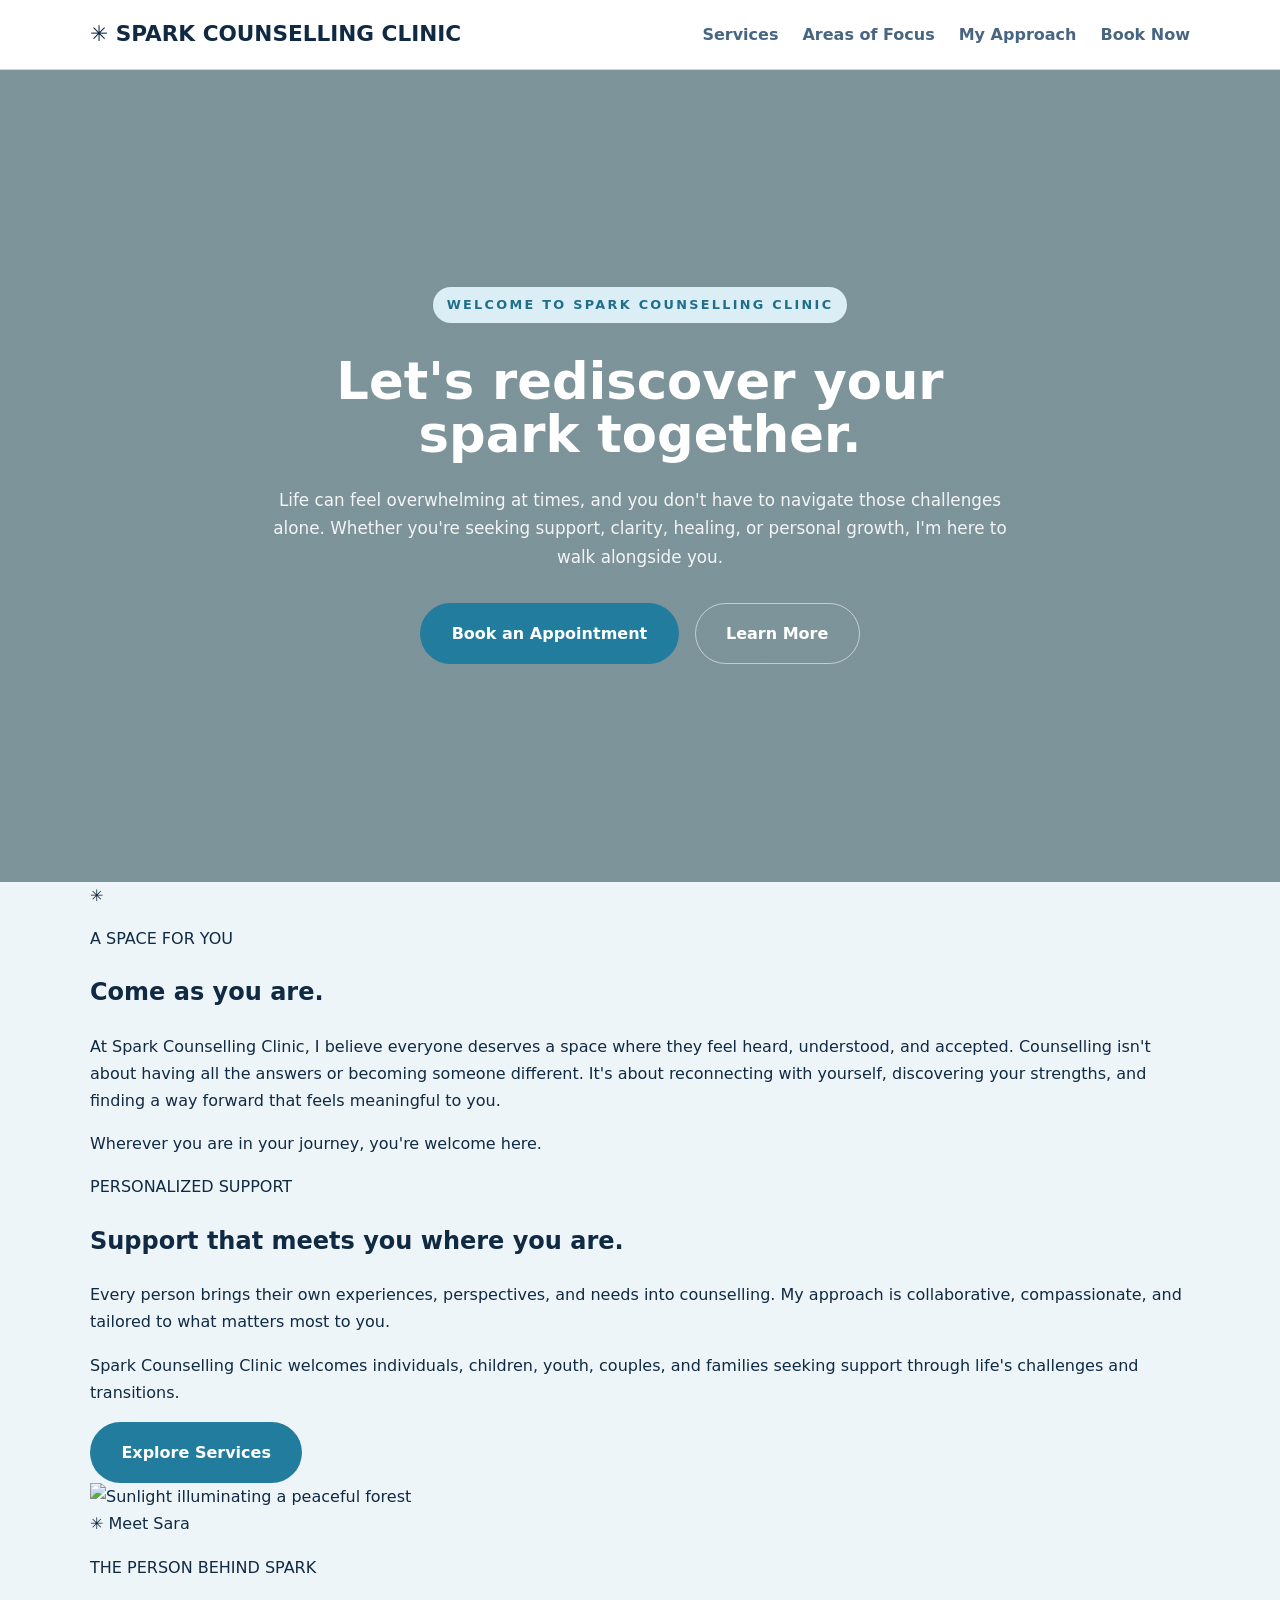
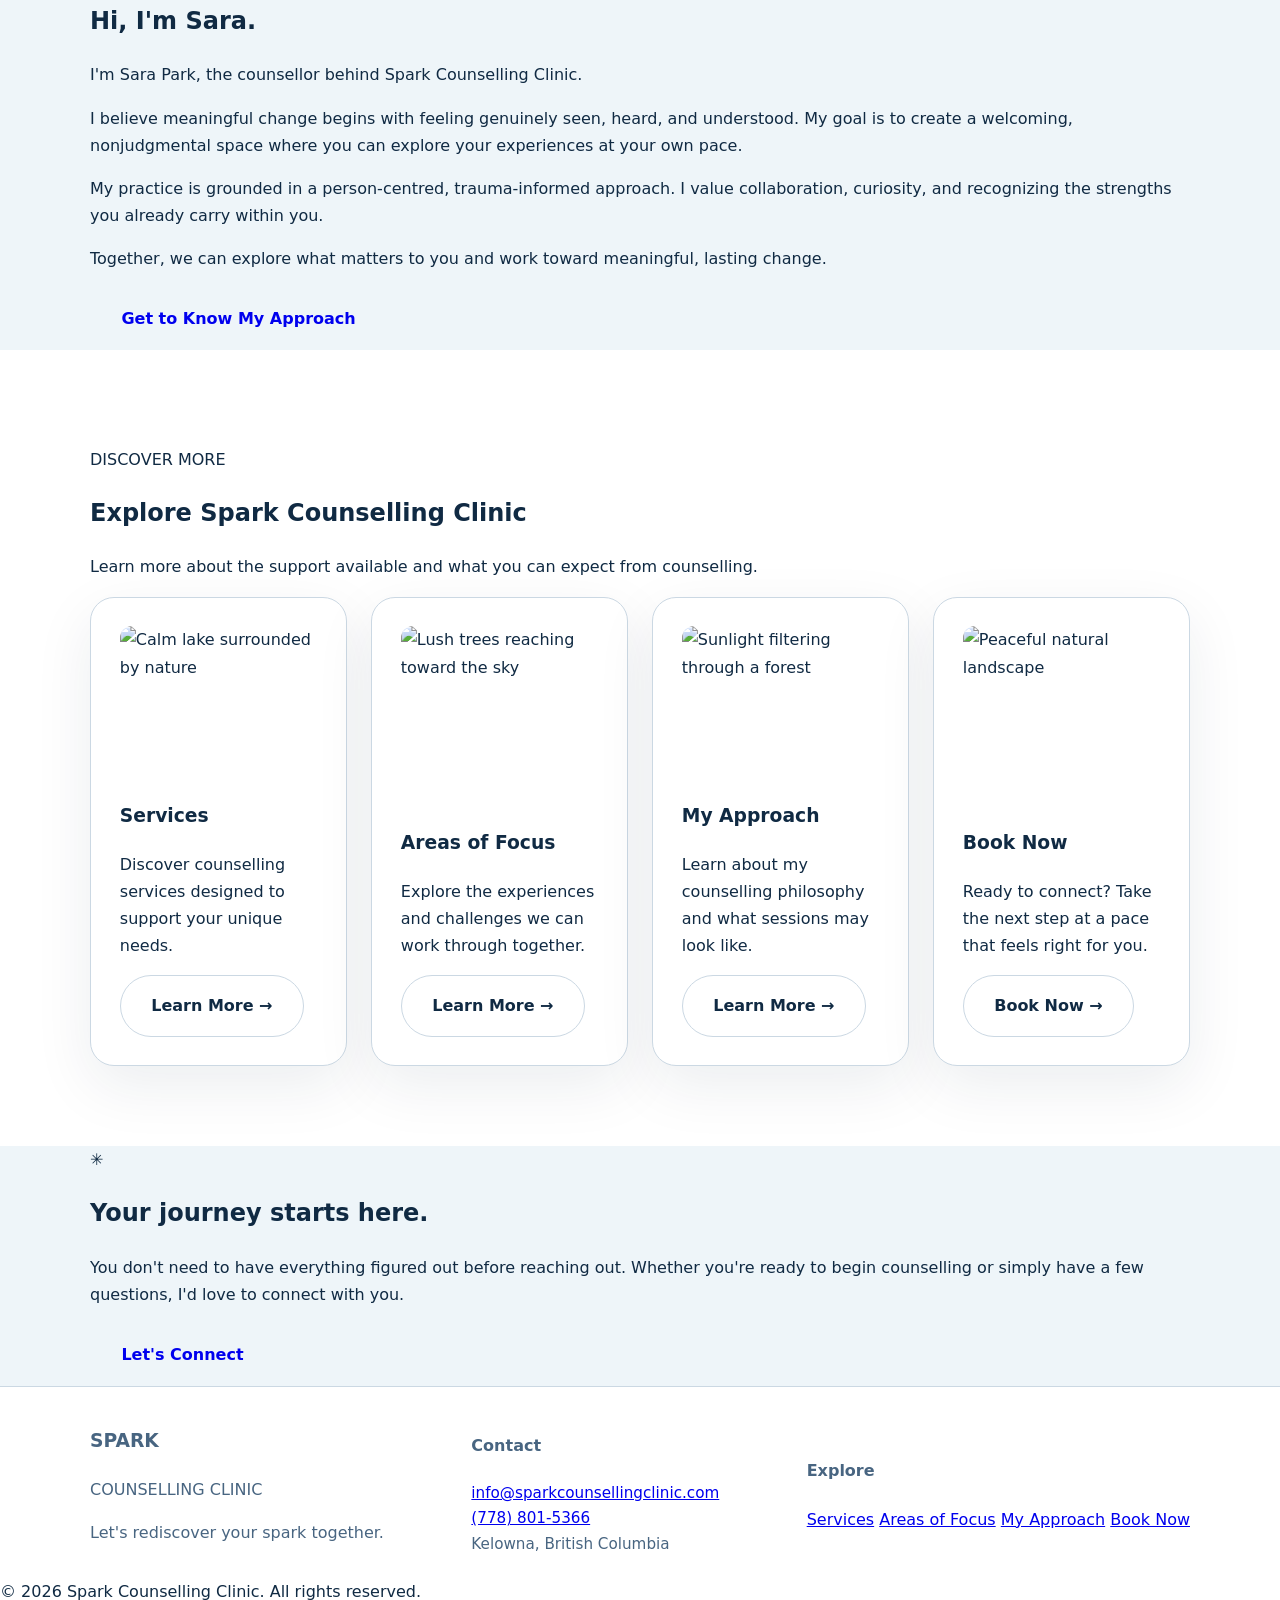
==== index.html @ 38abef23 "Update index.html" ====
<!DOCTYPE html>
<html lang="en">
<head>
  <meta charset="UTF-8" />
  <meta name="viewport" content="width=device-width, initial-scale=1.0" />

  <title>Spark Counselling Clinic | Counselling in Kelowna, BC</title>
  <meta name="description" content="Compassionate, personalized counselling in Kelowna, BC. Spark Counselling Clinic offers a welcoming space for connection, healing, and personal growth." />

  <link rel="stylesheet" href="styles.css" />
</head>

<body>
  <header class="site-header">
    <div class="container header-inner">
      <a href="index.html" class="logo" aria-label="Spark Counselling Clinic home">
        <span class="brand-sun" aria-hidden="true">✳</span>
        <span class="brand-text">
          <span class="brand-name">SPARK</span>
          <span class="brand-subtitle">COUNSELLING CLINIC</span>
        </span>
      </a>

      <button
        class="menu-toggle"
        type="button"
        aria-label="Open navigation menu"
        aria-expanded="false"
        aria-controls="main-navigation"
      >
        <span aria-hidden="true">☰</span>
      </button>

      <nav id="main-navigation" class="nav-links" aria-label="Main navigation">
        <a href="services.html">Services</a>
        <a href="areas.html">Areas of Focus</a>
        <a href="approach.html">My Approach</a>
        <a href="book.html" class="nav-book">Book Now</a>
      </nav>
    </div>
  </header>

  <main>
    <!-- HERO -->
    <section id="home" class="hero-section">
      <div class="container hero-content">
        <p class="eyebrow">WELCOME TO SPARK COUNSELLING CLINIC</p>

        <h1>Let's rediscover your spark together.</h1>

        <p class="hero-description">
          Life can feel overwhelming at times, and you don't have
          to navigate those challenges alone. Whether you're
          seeking support, clarity, healing, or personal growth,
          I'm here to walk alongside you.
        </p>

        <div class="hero-actions">
          <a href="book.html" class="button primary">Book an Appointment</a>
          <a href="approach.html" class="button secondary">Learn More</a>
        </div>
      </div>
    </section>

    <!-- WELCOME -->
    <section class="welcome-section">
      <div class="container welcome-inner">
        <span class="section-symbol" aria-hidden="true">✳</span>

        <p class="eyebrow">A SPACE FOR YOU</p>

        <h2>Come as you are.</h2>

        <p>
          At Spark Counselling Clinic, I believe everyone deserves
          a space where they feel heard, understood, and accepted.
          Counselling isn't about having all the answers or
          becoming someone different. It's about reconnecting
          with yourself, discovering your strengths, and
          finding a way forward that feels meaningful to you.
        </p>

        <p>
          Wherever you are in your journey, you're welcome here.
        </p>
      </div>
    </section>

    <!-- SERVICES INTRODUCTION -->
    <section class="support-section">
      <div class="container support-inner">
        <div class="support-copy">
          <p class="eyebrow">PERSONALIZED SUPPORT</p>

          <h2>Support that meets you where you are.</h2>

          <p>
            Every person brings their own experiences,
            perspectives, and needs into counselling.
            My approach is collaborative, compassionate,
            and tailored to what matters most to you.
          </p>

          <p>
            Spark Counselling Clinic welcomes individuals,
            children, youth, couples, and families seeking
            support through life's challenges and transitions.
          </p>

          <a href="services.html" class="button primary">
            Explore Services
          </a>
        </div>

        <div class="support-image">
          <img
            src="https://images.unsplash.com/photo-1441974231531-c6227db76b6e?auto=format&fit=crop&w=1200&q=85"
            alt="Sunlight illuminating a peaceful forest"
            loading="lazy"
          />
        </div>
      </div>
    </section>

    <!-- MEET SARA -->
    <section class="meet-section">
      <div class="container meet-inner">
        <div class="meet-visual">
          <div class="meet-photo-placeholder">
            <span class="section-symbol" aria-hidden="true">✳</span>
            <span>Meet Sara</span>
          </div>
        </div>

        <div class="meet-content">
          <p class="eyebrow">THE PERSON BEHIND SPARK</p>

          <h2>Hi, I'm Sara.</h2>

          <p>
            I'm Sara Park, the counsellor behind Spark
            Counselling Clinic.
          </p>

          <p>
            I believe meaningful change begins with feeling
            genuinely seen, heard, and understood. My goal
            is to create a welcoming, nonjudgmental space
            where you can explore your experiences at your
            own pace.
          </p>

          <p>
            My practice is grounded in a person-centred,
            trauma-informed approach. I value collaboration,
            curiosity, and recognizing the strengths you
            already carry within you.
          </p>

          <p>
            Together, we can explore what matters to you
            and work toward meaningful, lasting change.
          </p>

          <a href="approach.html" class="button outline">
            Get to Know My Approach
          </a>
        </div>
      </div>
    </section>

    <!-- EXPLORE -->
    <section class="section-light explore-section">
      <div class="container">
        <div class="section-heading">
          <p class="eyebrow">DISCOVER MORE</p>
          <h2>Explore Spark Counselling Clinic</h2>
          <p>
            Learn more about the support available and
            what you can expect from counselling.
          </p>
        </div>

        <div class="card-grid">
          <article class="card link-card">
            <img
              src="https://images.unsplash.com/photo-1506748686214-e9df14d4d9d0?auto=format&fit=crop&w=1200&q=80"
              alt="Calm lake surrounded by nature"
              loading="lazy"
            />

            <div class="card-content">
              <h3>Services</h3>
              <p>Discover counselling services designed to support your unique needs.</p>
              <a href="services.html" class="button tertiary">Learn More →</a>
            </div>
          </article>

          <article class="card link-card">
            <img
              src="https://images.unsplash.com/photo-1500530855697-b586d89ba3ee?auto=format&fit=crop&w=1200&q=80"
              alt="Lush trees reaching toward the sky"
              loading="lazy"
            />

            <div class="card-content">
              <h3>Areas of Focus</h3>
              <p>Explore the experiences and challenges we can work through together.</p>
              <a href="areas.html" class="button tertiary">Learn More →</a>
            </div>
          </article>

          <article class="card link-card">
            <img
              src="https://images.unsplash.com/photo-1441974231531-c6227db76b6e?auto=format&fit=crop&w=1200&q=80"
              alt="Sunlight filtering through a forest"
              loading="lazy"
            />

            <div class="card-content">
              <h3>My Approach</h3>
              <p>Learn about my counselling philosophy and what sessions may look like.</p>
              <a href="approach.html" class="button tertiary">Learn More →</a>
            </div>
          </article>

          <article class="card link-card">
            <img
              src="https://images.unsplash.com/photo-1500534314209-a25ddb2bd429?auto=format&fit=crop&w=1200&q=80"
              alt="Peaceful natural landscape"
              loading="lazy"
            />

            <div class="card-content">
              <h3>Book Now</h3>
              <p>Ready to connect? Take the next step at a pace that feels right for you.</p>
              <a href="book.html" class="button tertiary">Book Now →</a>
            </div>
          </article>
        </div>
      </div>
    </section>

    <!-- FINAL INVITATION -->
    <section class="closing-section">
      <div class="container closing-inner">
        <span class="section-symbol" aria-hidden="true">✳</span>

        <h2>Your journey starts here.</h2>

        <p>
          You don't need to have everything figured out
          before reaching out. Whether you're ready to
          begin counselling or simply have a few questions,
          I'd love to connect with you.
        </p>

        <a href="book.html" class="button closing-button">
          Let's Connect
        </a>
      </div>
    </section>
  </main>

  <!-- FOOTER -->
  <footer class="site-footer">
    <div class="container footer-inner">
      <div class="footer-brand">
        <h3>SPARK</h3>
        <p>COUNSELLING CLINIC</p>
        <p class="footer-tagline">
          Let's rediscover your spark together.
        </p>
      </div>

      <div class="footer-contact">
        <h4>Contact</h4>
        <p>
          <a href="mailto:info@sparkcounsellingclinic.com">
            info@sparkcounsellingclinic.com
          </a>
        </p>
        <p>
          <a href="tel:+17788015366">(778) 801-5366</a>
        </p>
        <p>Kelowna, British Columbia</p>
      </div>

      <div class="footer-links">
        <h4>Explore</h4>
        <a href="services.html">Services</a>
        <a href="areas.html">Areas of Focus</a>
        <a href="approach.html">My Approach</a>
        <a href="book.html">Book Now</a>
      </div>
    </div>

    <div class="footer-bottom">
      <p>© 2026 Spark Counselling Clinic. All rights reserved.</p>
    </div>
  </footer>

  <script src="script.js"></script>
</body>
</html>
---- styles.css ----
:root {
  --bg: #eef5f9;
  --surface: #ffffff;
  --text: #102a43;
  --muted: #486581;
  --primary: #227c9d;
  --primary-soft: #dbeef5;
  --border: #cbd8e3;
  --shadow: 0 20px 60px rgba(16, 42, 67, 0.08);
}

* {
  box-sizing: border-box;
}

html {
  scroll-behavior: smooth;
}

body {
  margin: 0;
  font-family: Inter, system-ui, -apple-system, BlinkMacSystemFont, "Segoe UI", sans-serif;
  color: var(--text);
  background: var(--bg);
  line-height: 1.7;
}

.container {
  width: min(1100px, calc(100% - 2rem));
  margin: 0 auto;
}

/* Header */

.site-header {
  position: sticky;
  top: 0;
  z-index: 20;
  background: rgba(255, 255, 255, 0.95);
  border-bottom: 1px solid var(--border);
  backdrop-filter: blur(14px);
}

.header-inner {
  display: flex;
  align-items: center;
  justify-content: space-between;
  gap: 1rem;
  padding: 1rem 0;
}

.logo {
  color: var(--text);
  font-weight: 700;
  font-size: 1.35rem;
  text-decoration: none;
}

.nav-links {
  display: flex;
  gap: 1.5rem;
}

.nav-links a {
  color: var(--muted);
  text-decoration: none;
  font-weight: 600;
}

.nav-links a:hover {
  color: var(--primary);
}

.menu-toggle {
  display: none;
  border: none;
  background: transparent;
  font-size: 1.5rem;
  cursor: pointer;
}

/* Home Page Hero */

.hero-section {
  min-height: calc(100vh - 88px);
  display: grid;
  place-items: center;
  padding: 4rem 0;
  background-image: linear-gradient(
      rgba(14, 50, 60, 0.5),
      rgba(14, 50, 60, 0.5)
    ),
    url("https://images.unsplash.com/photo-1500530855697-b586d89ba3ee?auto=format&fit=crop&w=1600&q=80");
  background-size: cover;
  background-position: center;
  background-repeat: no-repeat;
  color: white;
}

/* Hero Banners for Other Pages */

.page-hero {
  min-height: 430px;
  display: grid;
  place-items: center;
  padding: 4rem 0;
  background-size: cover;
  background-position: center;
  background-repeat: no-repeat;
  color: white;
}

.services-hero {
  background-image: linear-gradient(
      rgba(14, 50, 60, 0.5),
      rgba(14, 50, 60, 0.5)
    ),
    url("https://images.unsplash.com/photo-1506748686214-e9df14d4d9d0?auto=format&fit=crop&w=1600&q=80");
}

.areas-hero {
  background-image: linear-gradient(
      rgba(14, 50, 60, 0.5),
      rgba(14, 50, 60, 0.5)
    ),
    url("https://images.unsplash.com/photo-1500530855697-b586d89ba3ee?auto=format&fit=crop&w=1600&q=80");
}

.approach-hero {
  background-image: linear-gradient(
      rgba(14, 50, 60, 0.5),
      rgba(14, 50, 60, 0.5)
    ),
    url("https://images.unsplash.com/photo-1441974231531-c6227db76b6e?auto=format&fit=crop&w=1600&q=80");
}

.book-hero {
  background-image: linear-gradient(
      rgba(14, 50, 60, 0.5),
      rgba(14, 50, 60, 0.5)
    ),
    url("https://images.unsplash.com/photo-1500534314209-a25ddb2bd429?auto=format&fit=crop&w=1600&q=80");
}

/* Hero Text */

.hero-content {
  text-align: center;
  max-width: 760px;
}

.hero-content h1 {
  margin: 1rem 0 1.5rem;
  font-size: clamp(2.75rem, 4vw, 4.25rem);
  line-height: 1.04;
}

.hero-content p {
  margin: 0 0 2rem;
  color: rgba(255, 255, 255, 0.9);
  font-size: 1.05rem;
}

.hero-content .eyebrow {
  margin: 0 0 1rem;
  display: inline-flex;
  padding: 0.45rem 0.85rem;
  border-radius: 999px;
  background: #dbeef5;
  color: #1f6f8b;
  text-transform: uppercase;
  letter-spacing: 0.18em;
  font-size: 0.8rem;
  font-weight: 700;
}

.hero-actions {
  display: flex;
  flex-wrap: wrap;
  justify-content: center;
  gap: 1rem;
}

/* Buttons */

.button {
  display: inline-flex;
  align-items: center;
  justify-content: center;
  padding: 1rem 1.9rem;
  border-radius: 999px;
  border: 1px solid transparent;
  text-decoration: none;
  font-weight: 700;
  transition: transform 0.2s ease, background-color 0.2s ease, color 0.2s ease, border-color 0.2s ease;
}

.button:hover {
  transform: translateY(-1px);
}

.button.primary {
  background: var(--primary);
  color: #ffffff;
}

.button.secondary {
  background: transparent;
  color: var(--primary);
  border-color: var(--primary-soft);
}

.hero-section .button.secondary {
  color: white;
  border-color: rgba(255, 255, 255, 0.55);
}

.button.tertiary {
  background: transparent;
  color: var(--text);
  border-color: var(--border);
}

/* Sections */

.section-light,
.section-dark,
.contact-section {
  padding: 5rem 0;
}

.section-light {
  background: #ffffff;
}

.section-dark {
  background: var(--primary-soft);
}

.section-grid {
  display: grid;
  gap: 2rem;
  grid-template-columns: 1.2fr 0.8fr;
  align-items: center;
}

/* Cards */

.card-grid,
.approach-grid {
  display: grid;
  gap: 1.5rem;
  grid-template-columns: repeat(4, minmax(0, 1fr));
}

.card,
.approach-card {
  background: white;
  border: 1px solid var(--border);
  border-radius: 1.5rem;
  padding: 1.8rem;
  box-shadow: var(--shadow);
}

.card h3,
.approach-card h3 {
  margin-top: 0;
}

.link-card {
  display: flex;
  flex-direction: column;
  justify-content: space-between;
}

.link-card img {
  width: 100%;
  height: 160px;
  object-fit: cover;
  border-radius: 12px;
  margin-bottom: 0.85rem;
}

.img-credit {
  margin: 0.5rem 0 1.25rem;
  font-size: 0.85rem;
  color: var(--muted);
}

/* Regular Page Images */

.about-image-wrapper {
  margin: 2rem 0 2.5rem;
  overflow: hidden;
  border-radius: 1.5rem;
  background: #ffffff;
  border: 1px solid var(--border);
}

.about-image-wrapper img {
  width: 100%;
  max-height: 420px;
  display: block;
  object-fit: contain;
  object-position: center;
  border-radius: 1.5rem;
}

/* Feature List */

.feature-list {
  list-style: none;
  margin: 2rem 0 0;
  padding: 0;
  display: grid;
  gap: 1rem;
}

.feature-list li {
  background: var(--bg);
  border: 1px solid var(--border);
  border-radius: 1.25rem;
  padding: 1.25rem;
}

/* Book Section */

.book-section .container {
  display: flex;
  justify-content: center;
}

.book-section .book-cta {
  width: min(720px, 100%);
}

.book-section .contact-form {
  margin: 0 auto;
}

.book-cta {
  text-align: center;
  margin-top: 2rem;
  padding: 3rem 2rem;
  background: white;
  border: 1px solid var(--border);
  border-radius: 1.5rem;
  box-shadow: var(--shadow);
}

/* Contact Form */

.contact-form {
  display: grid;
  gap: 1rem;
  max-width: 720px;
  text-align: left;
}

.contact-form label {
  display: grid;
  gap: 0.55rem;
  font-weight: 600;
}

.contact-form input,
.contact-form textarea,
.contact-form select {
  width: 100%;
  padding: 1rem;
  border: 1px solid var(--border);
  border-radius: 1rem;
  background: #f7fbfd;
  font: inherit;
  color: var(--text);
}

.contact-form textarea {
  resize: vertical;
}

/* Footer */

.site-footer {
  border-top: 1px solid var(--border);
  background: #ffffff;
  padding: 1.25rem 0;
}

.footer-inner {
  display: flex;
  justify-content: space-between;
  gap: 1rem;
  align-items: center;
  color: var(--muted);
  flex-wrap: wrap;
}

.footer-contact p {
  margin: 0;
  font-size: 0.95rem;
}

/* Tablet */

@media (max-width: 960px) {
  .section-grid,
  .card-grid,
  .approach-grid {
    grid-template-columns: 1fr 1fr;
  }
}

/* Mobile */

@media (max-width: 720px) {
  .nav-links {
    display: none;
  }

  .menu-toggle {
    display: inline-flex;
  }

  .header-inner {
    padding: 1rem 0;
  }

  .nav-links.open {
    display: flex;
    flex-direction: column;
    position: absolute;
    top: 100%;
    right: 1rem;
    background: white;
    border: 1px solid var(--border);
    border-radius: 1rem;
    padding: 1rem;
    box-shadow: var(--shadow);
  }

  .hero-section,
  .page-hero {
    padding: 2.5rem 0;
    min-height: 360px;
    background-position: center 30%;
  }

  .hero-content h1 {
    font-size: clamp(1.6rem, 6vw, 2.25rem);
  }

  .hero-content p {
    font-size: 1rem;
  }

  .hero-actions {
    flex-direction: column;
    align-items: center;
  }

  .card-grid,
  .approach-grid {
    grid-template-columns: 1fr;
    gap: 1rem;
  }

  .link-card img {
    height: 200px;
    border-radius: 12px;
  }

  .about-image-wrapper img {
    max-height: 260px;
  }

  .book-cta {
    padding: 2rem 1.25rem;
  }
}
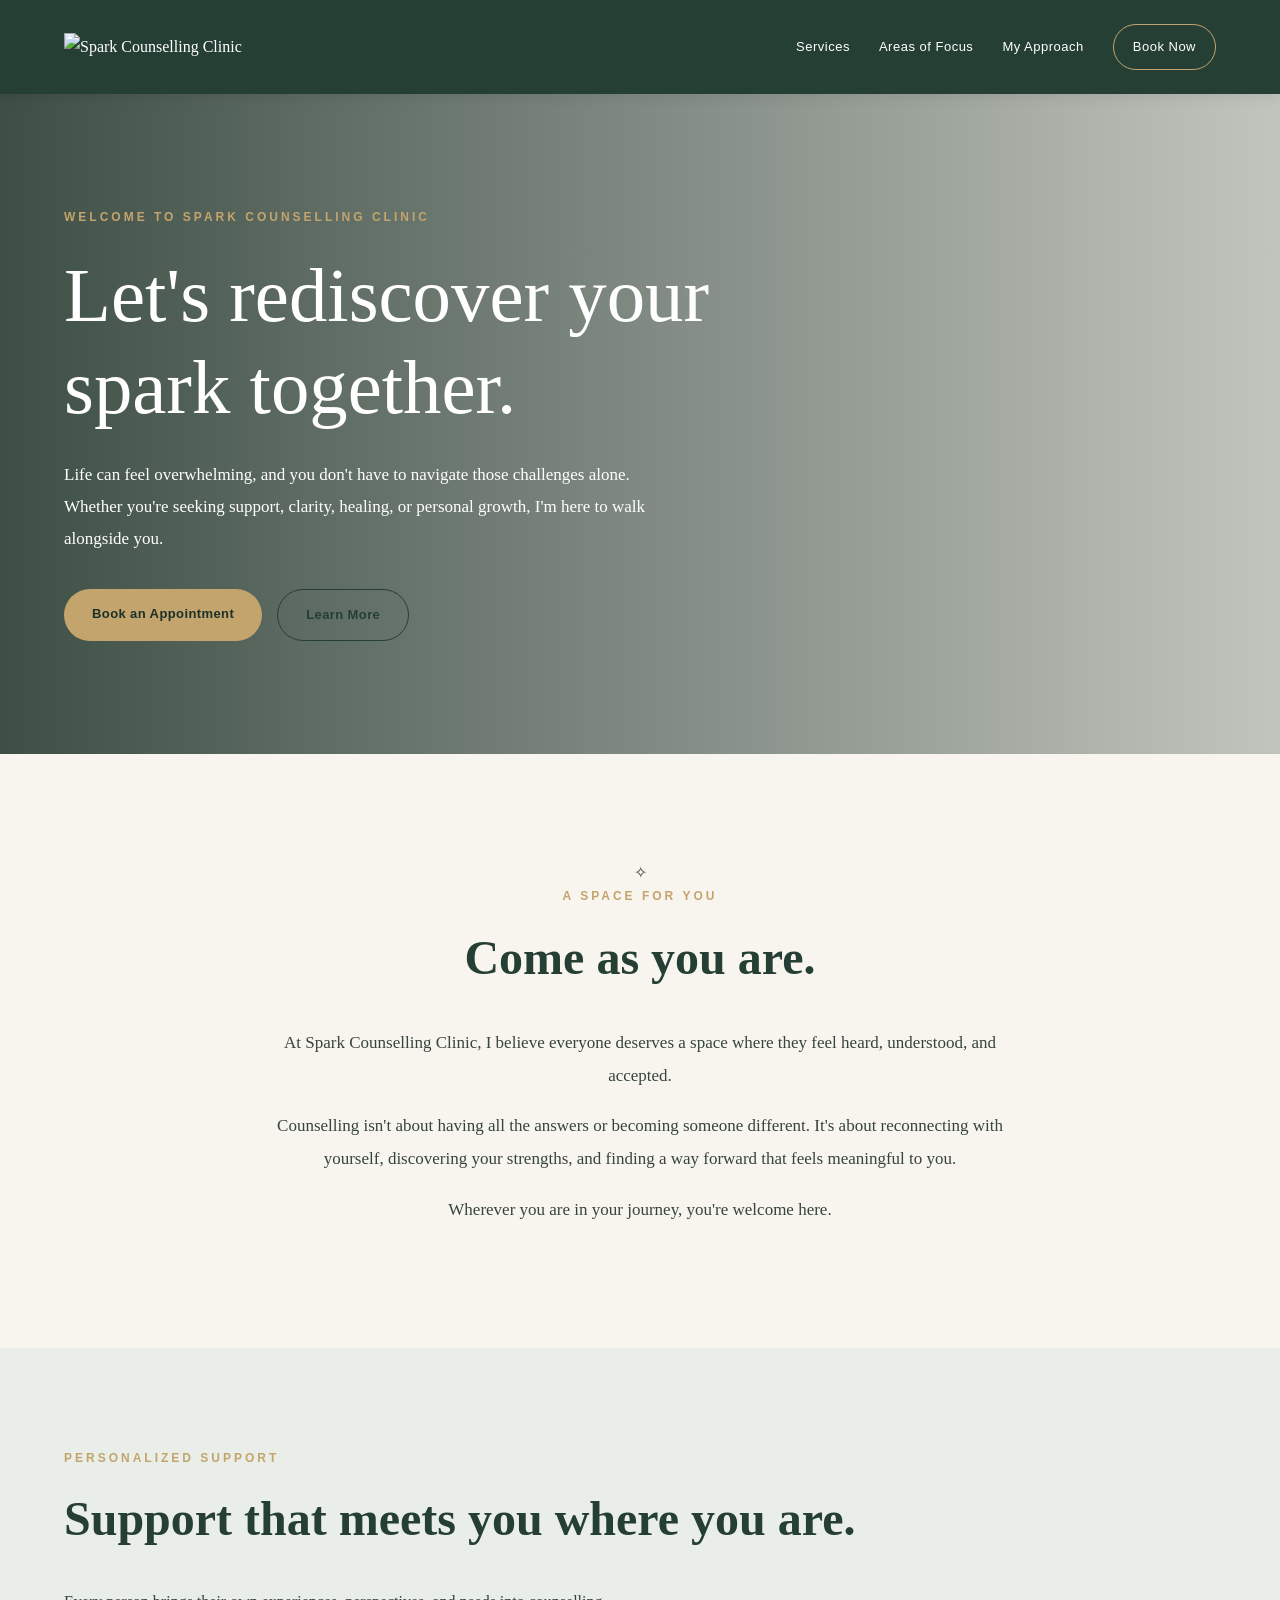
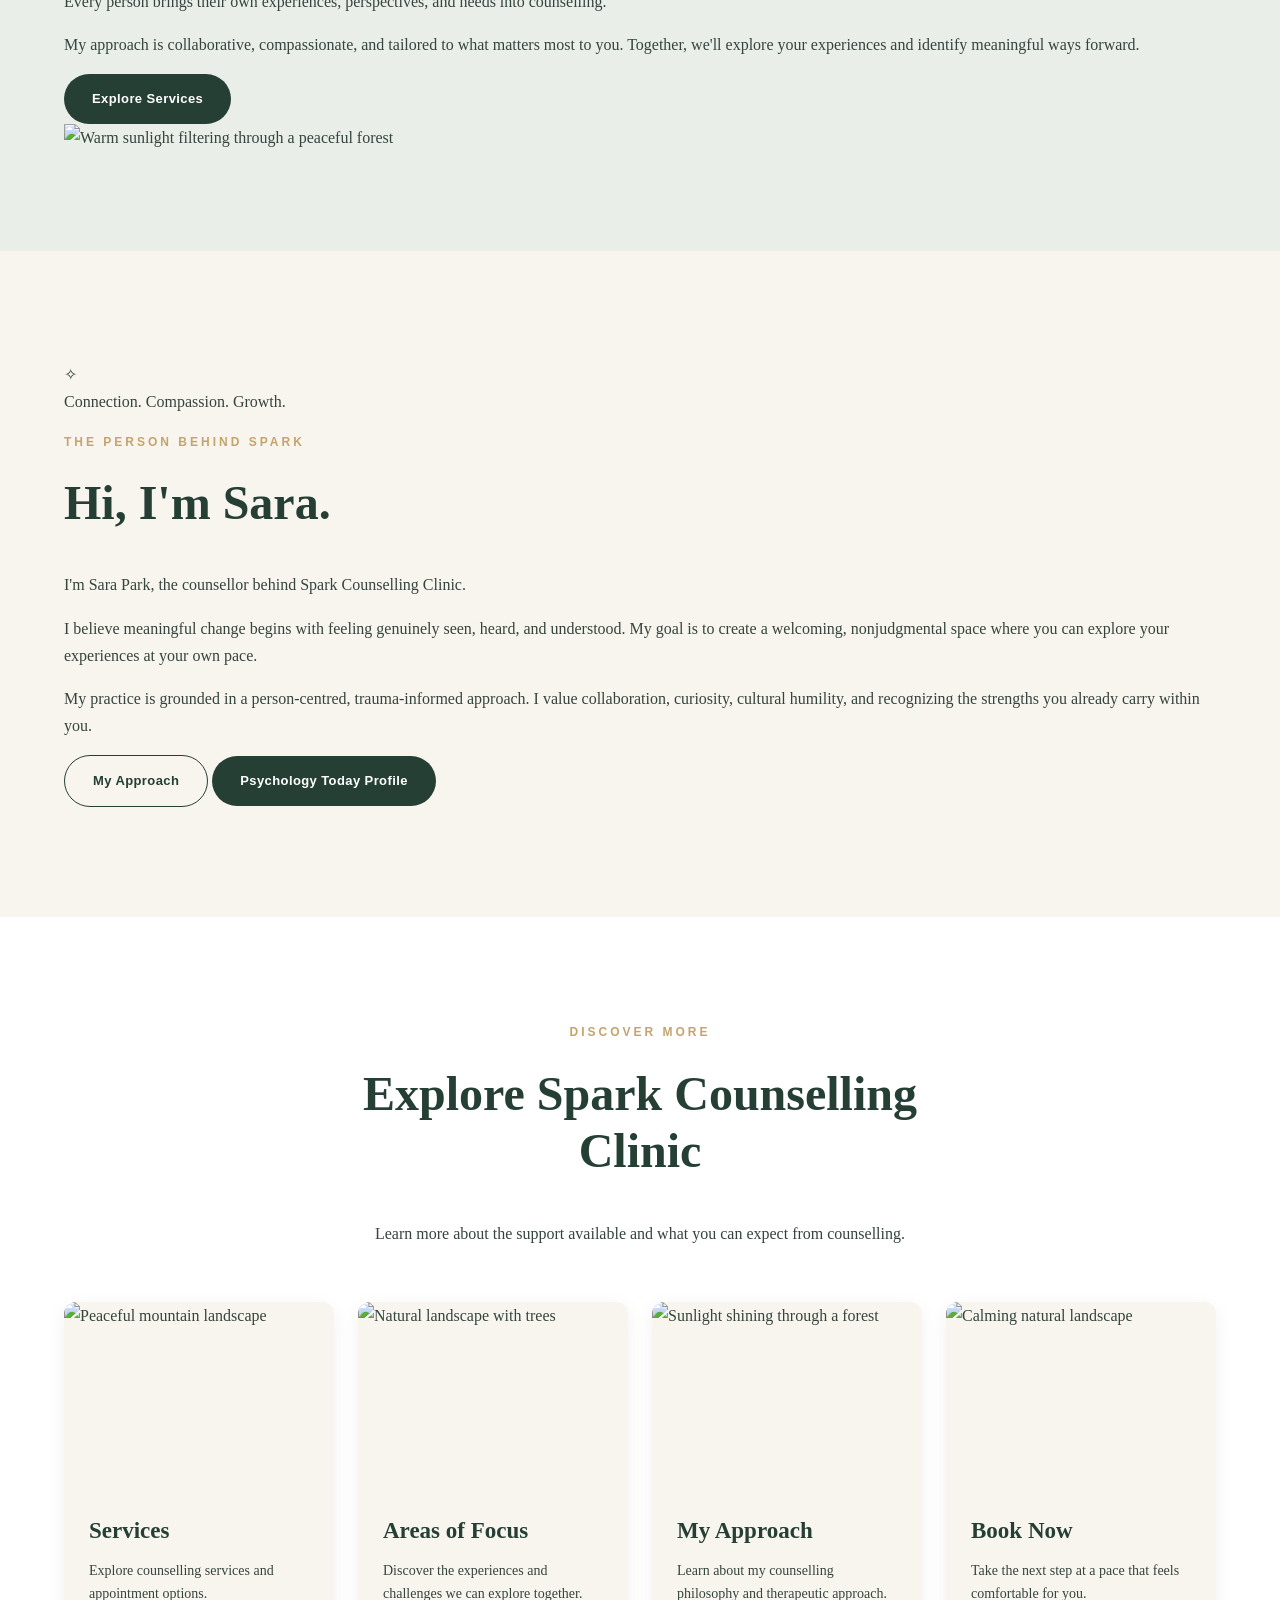
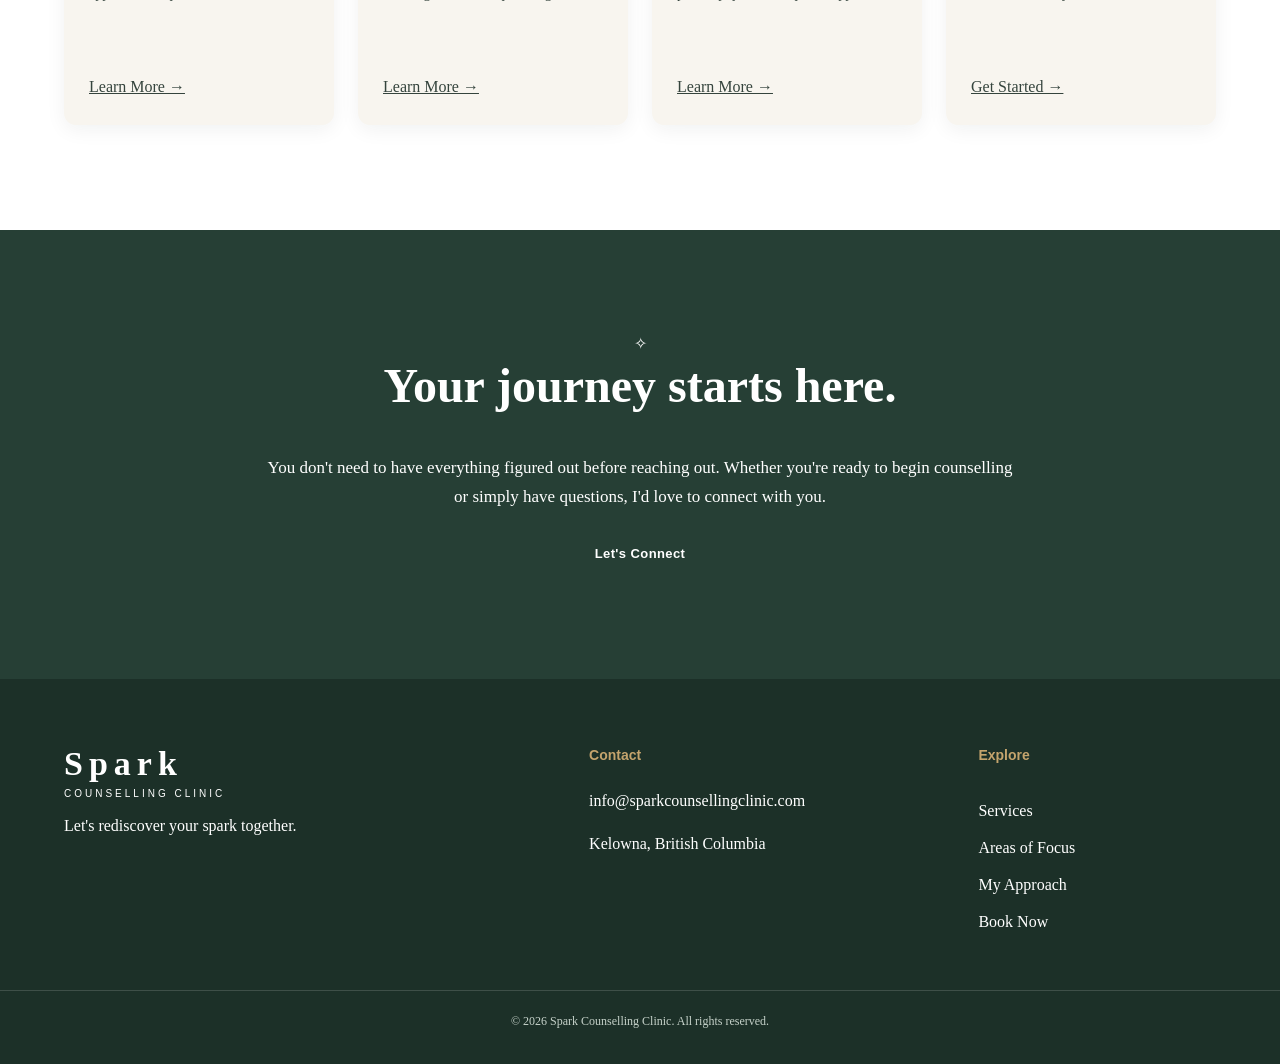
==== commit 2811c35b: "Update index.html" ====
--- a/index.html
+++ b/index.html
@@ -1,38 +1,28 @@
-
 <!DOCTYPE html>
 <html lang="en">
 <head>
-  <meta charset="UTF-8" />
-  <meta name="viewport" content="width=device-width, initial-scale=1.0" />
-
-  <title>Spark Counselling Clinic | Counselling in Kelowna, BC</title>
-  <meta name="description" content="Compassionate, personalized counselling in Kelowna, BC. Spark Counselling Clinic offers a welcoming space for connection, healing, and personal growth." />
-
-  <link rel="stylesheet" href="styles.css" />
+  <meta charset="UTF-8">
+  <meta name="viewport" content="width=device-width, initial-scale=1.0">
+  <meta name="description" content="Spark Counselling Clinic offers compassionate, personalized counselling in Kelowna, BC. Reconnect with yourself and rediscover your spark.">
+  <title>Spark Counselling Clinic | Kelowna, BC</title>
+  <link rel="stylesheet" href="styles.css">
 </head>
 
 <body>
   <header class="site-header">
     <div class="container header-inner">
       <a href="index.html" class="logo" aria-label="Spark Counselling Clinic home">
-        <span class="brand-sun" aria-hidden="true">✳</span>
-        <span class="brand-text">
-          <span class="brand-name">SPARK</span>
-          <span class="brand-subtitle">COUNSELLING CLINIC</span>
-        </span>
+        <img src="spark-logo.png" alt="Spark Counselling Clinic" class="site-logo">
       </a>
 
-      <button
-        class="menu-toggle"
-        type="button"
+      <button class="menu-toggle" type="button"
         aria-label="Open navigation menu"
         aria-expanded="false"
-        aria-controls="main-navigation"
-      >
+        aria-controls="main-navigation">
         <span aria-hidden="true">☰</span>
       </button>
 
-      <nav id="main-navigation" class="nav-links" aria-label="Main navigation">
+      <nav class="nav-links" id="main-navigation" aria-label="Main navigation">
         <a href="services.html">Services</a>
         <a href="areas.html">Areas of Focus</a>
         <a href="approach.html">My Approach</a>
@@ -43,22 +33,26 @@
 
   <main>
     <!-- HERO -->
-    <section id="home" class="hero-section">
+    <section class="hero-section">
       <div class="container hero-content">
         <p class="eyebrow">WELCOME TO SPARK COUNSELLING CLINIC</p>
-
         <h1>Let's rediscover your spark together.</h1>
-
         <p class="hero-description">
-          Life can feel overwhelming at times, and you don't have
-          to navigate those challenges alone. Whether you're
-          seeking support, clarity, healing, or personal growth,
-          I'm here to walk alongside you.
+          Life can feel overwhelming, and you don't have to navigate
+          those challenges alone. Whether you're seeking support,
+          clarity, healing, or personal growth, I'm here to walk
+          alongside you.
         </p>
 
         <div class="hero-actions">
-          <a href="book.html" class="button primary">Book an Appointment</a>
-          <a href="approach.html" class="button secondary">Learn More</a>
+          <a href="https://sparkcounsellingclinic.janeapp.com/"
+             class="button primary"
+             target="_blank" rel="noopener noreferrer">
+            Book an Appointment
+          </a>
+          <a href="approach.html" class="button outline">
+            Learn More
+          </a>
         </div>
       </div>
     </section>
@@ -66,224 +60,190 @@
     <!-- WELCOME -->
     <section class="welcome-section">
       <div class="container welcome-inner">
-        <span class="section-symbol" aria-hidden="true">✳</span>
-
+        <span class="gold-spark" aria-hidden="true">✧</span>
         <p class="eyebrow">A SPACE FOR YOU</p>
-
         <h2>Come as you are.</h2>
-
         <p>
           At Spark Counselling Clinic, I believe everyone deserves
           a space where they feel heard, understood, and accepted.
-          Counselling isn't about having all the answers or
-          becoming someone different. It's about reconnecting
-          with yourself, discovering your strengths, and
-          finding a way forward that feels meaningful to you.
-        </p>
-
+        </p>
         <p>
-          Wherever you are in your journey, you're welcome here.
-        </p>
-      </div>
-    </section>
-
-    <!-- SERVICES INTRODUCTION -->
+          Counselling isn't about having all the answers or becoming
+          someone different. It's about reconnecting with yourself,
+          discovering your strengths, and finding a way forward
+          that feels meaningful to you.
+        </p>
+        <p>Wherever you are in your journey, you're welcome here.</p>
+      </div>
+    </section>
+
+    <!-- SUPPORT -->
     <section class="support-section">
-      <div class="container support-inner">
-        <div class="support-copy">
+      <div class="container two-column">
+        <div class="section-copy">
           <p class="eyebrow">PERSONALIZED SUPPORT</p>
-
           <h2>Support that meets you where you are.</h2>
-
-          <p>
-            Every person brings their own experiences,
-            perspectives, and needs into counselling.
-            My approach is collaborative, compassionate,
-            and tailored to what matters most to you.
-          </p>
-
-          <p>
-            Spark Counselling Clinic welcomes individuals,
-            children, youth, couples, and families seeking
-            support through life's challenges and transitions.
-          </p>
-
+          <p>
+            Every person brings their own experiences, perspectives,
+            and needs into counselling.
+          </p>
+          <p>
+            My approach is collaborative, compassionate, and tailored
+            to what matters most to you. Together, we'll explore
+            your experiences and identify meaningful ways forward.
+          </p>
           <a href="services.html" class="button primary">
             Explore Services
           </a>
         </div>
 
-        <div class="support-image">
+        <div class="arched-image">
           <img
             src="https://images.unsplash.com/photo-1441974231531-c6227db76b6e?auto=format&fit=crop&w=1200&q=85"
-            alt="Sunlight illuminating a peaceful forest"
-            loading="lazy"
-          />
+            alt="Warm sunlight filtering through a peaceful forest"
+            loading="lazy">
         </div>
       </div>
     </section>
 
     <!-- MEET SARA -->
     <section class="meet-section">
-      <div class="container meet-inner">
-        <div class="meet-visual">
-          <div class="meet-photo-placeholder">
-            <span class="section-symbol" aria-hidden="true">✳</span>
-            <span>Meet Sara</span>
-          </div>
-        </div>
-
-        <div class="meet-content">
+      <div class="container two-column">
+        <div class="meet-art">
+          <span class="gold-spark" aria-hidden="true">✧</span>
+          <p>Connection. Compassion. Growth.</p>
+        </div>
+
+        <div class="section-copy">
           <p class="eyebrow">THE PERSON BEHIND SPARK</p>
-
           <h2>Hi, I'm Sara.</h2>
-
           <p>
             I'm Sara Park, the counsellor behind Spark
             Counselling Clinic.
           </p>
-
           <p>
             I believe meaningful change begins with feeling
-            genuinely seen, heard, and understood. My goal
-            is to create a welcoming, nonjudgmental space
-            where you can explore your experiences at your
-            own pace.
-          </p>
-
+            genuinely seen, heard, and understood. My goal is
+            to create a welcoming, nonjudgmental space where
+            you can explore your experiences at your own pace.
+          </p>
           <p>
             My practice is grounded in a person-centred,
             trauma-informed approach. I value collaboration,
-            curiosity, and recognizing the strengths you
-            already carry within you.
-          </p>
-
-          <p>
-            Together, we can explore what matters to you
-            and work toward meaningful, lasting change.
-          </p>
-
-          <a href="approach.html" class="button outline">
-            Get to Know My Approach
-          </a>
+            curiosity, cultural humility, and recognizing the
+            strengths you already carry within you.
+          </p>
+
+          <div class="button-group">
+            <a href="approach.html" class="button outline">
+              My Approach
+            </a>
+            <a href="https://www.psychologytoday.com/profile/1832823"
+               class="button primary"
+               target="_blank" rel="noopener noreferrer">
+              Psychology Today Profile
+            </a>
+          </div>
         </div>
       </div>
     </section>
 
     <!-- EXPLORE -->
-    <section class="section-light explore-section">
+    <section class="explore-section">
       <div class="container">
         <div class="section-heading">
           <p class="eyebrow">DISCOVER MORE</p>
           <h2>Explore Spark Counselling Clinic</h2>
           <p>
-            Learn more about the support available and
-            what you can expect from counselling.
+            Learn more about the support available and what
+            you can expect from counselling.
           </p>
         </div>
 
         <div class="card-grid">
-          <article class="card link-card">
-            <img
-              src="https://images.unsplash.com/photo-1506748686214-e9df14d4d9d0?auto=format&fit=crop&w=1200&q=80"
-              alt="Calm lake surrounded by nature"
-              loading="lazy"
-            />
-
+          <article class="card">
+            <img
+              src="https://images.unsplash.com/photo-1506748686214-e9df14d4d9d0?auto=format&fit=crop&w=900&q=80"
+              alt="Peaceful mountain landscape"
+              loading="lazy">
             <div class="card-content">
               <h3>Services</h3>
-              <p>Discover counselling services designed to support your unique needs.</p>
-              <a href="services.html" class="button tertiary">Learn More →</a>
-            </div>
-          </article>
-
-          <article class="card link-card">
-            <img
-              src="https://images.unsplash.com/photo-1500530855697-b586d89ba3ee?auto=format&fit=crop&w=1200&q=80"
-              alt="Lush trees reaching toward the sky"
-              loading="lazy"
-            />
-
+              <p>Explore counselling services and appointment options.</p>
+              <a href="services.html" class="text-link">Learn More →</a>
+            </div>
+          </article>
+
+          <article class="card">
+            <img
+              src="https://images.unsplash.com/photo-1500530855697-b586d89ba3ee?auto=format&fit=crop&w=900&q=80"
+              alt="Natural landscape with trees"
+              loading="lazy">
             <div class="card-content">
               <h3>Areas of Focus</h3>
-              <p>Explore the experiences and challenges we can work through together.</p>
-              <a href="areas.html" class="button tertiary">Learn More →</a>
-            </div>
-          </article>
-
-          <article class="card link-card">
-            <img
-              src="https://images.unsplash.com/photo-1441974231531-c6227db76b6e?auto=format&fit=crop&w=1200&q=80"
-              alt="Sunlight filtering through a forest"
-              loading="lazy"
-            />
-
+              <p>Discover the experiences and challenges we can explore together.</p>
+              <a href="areas.html" class="text-link">Learn More →</a>
+            </div>
+          </article>
+
+          <article class="card">
+            <img
+              src="https://images.unsplash.com/photo-1441974231531-c6227db76b6e?auto=format&fit=crop&w=900&q=80"
+              alt="Sunlight shining through a forest"
+              loading="lazy">
             <div class="card-content">
               <h3>My Approach</h3>
-              <p>Learn about my counselling philosophy and what sessions may look like.</p>
-              <a href="approach.html" class="button tertiary">Learn More →</a>
-            </div>
-          </article>
-
-          <article class="card link-card">
-            <img
-              src="https://images.unsplash.com/photo-1500534314209-a25ddb2bd429?auto=format&fit=crop&w=1200&q=80"
-              alt="Peaceful natural landscape"
-              loading="lazy"
-            />
-
+              <p>Learn about my counselling philosophy and therapeutic approach.</p>
+              <a href="approach.html" class="text-link">Learn More →</a>
+            </div>
+          </article>
+
+          <article class="card">
+            <img
+              src="https://images.unsplash.com/photo-1500534314209-a25ddb2bd429?auto=format&fit=crop&w=900&q=80"
+              alt="Calming natural landscape"
+              loading="lazy">
             <div class="card-content">
               <h3>Book Now</h3>
-              <p>Ready to connect? Take the next step at a pace that feels right for you.</p>
-              <a href="book.html" class="button tertiary">Book Now →</a>
-            </div>
-          </article>
-        </div>
-      </div>
-    </section>
-
-    <!-- FINAL INVITATION -->
+              <p>Take the next step at a pace that feels comfortable for you.</p>
+              <a href="book.html" class="text-link">Get Started →</a>
+            </div>
+          </article>
+        </div>
+      </div>
+    </section>
+
+    <!-- CLOSING -->
     <section class="closing-section">
       <div class="container closing-inner">
-        <span class="section-symbol" aria-hidden="true">✳</span>
-
+        <span class="gold-spark" aria-hidden="true">✧</span>
         <h2>Your journey starts here.</h2>
-
         <p>
-          You don't need to have everything figured out
-          before reaching out. Whether you're ready to
-          begin counselling or simply have a few questions,
-          I'd love to connect with you.
-        </p>
-
-        <a href="book.html" class="button closing-button">
+          You don't need to have everything figured out before
+          reaching out. Whether you're ready to begin counselling
+          or simply have questions, I'd love to connect with you.
+        </p>
+        <a href="https://sparkcounsellingclinic.janeapp.com/"
+           class="button gold-button"
+           target="_blank" rel="noopener noreferrer">
           Let's Connect
         </a>
       </div>
     </section>
   </main>
 
-  <!-- FOOTER -->
   <footer class="site-footer">
     <div class="container footer-inner">
       <div class="footer-brand">
-        <h3>SPARK</h3>
+        <h3>Spark</h3>
         <p>COUNSELLING CLINIC</p>
-        <p class="footer-tagline">
-          Let's rediscover your spark together.
-        </p>
+        <p>Let's rediscover your spark together.</p>
       </div>
 
       <div class="footer-contact">
         <h4>Contact</h4>
-        <p>
-          <a href="mailto:info@sparkcounsellingclinic.com">
-            info@sparkcounsellingclinic.com
-          </a>
-        </p>
-        <p>
-          <a href="tel:+17788015366">(778) 801-5366</a>
-        </p>
+        <p><a href="mailto:info@sparkcounsellingclinic.com">
+          info@sparkcounsellingclinic.com
+        </a></p>
         <p>Kelowna, British Columbia</p>
       </div>
 
--- a/styles.css
+++ b/styles.css
@@ -1,12 +1,15 @@
+
+/* SPARK COUNSELLING CLINIC */
+/* Homepage design styles */
+
 :root {
-  --bg: #eef5f9;
-  --surface: #ffffff;
-  --text: #102a43;
-  --muted: #486581;
-  --primary: #227c9d;
-  --primary-soft: #dbeef5;
-  --border: #cbd8e3;
-  --shadow: 0 20px 60px rgba(16, 42, 67, 0.08);
+  --forest: #263F35;
+  --forest-dark: #1C3028;
+  --sage: #829789;
+  --ivory: #F8F5EF;
+  --gold: #C4A46D;
+  --white: #FFFFFF;
+  --text: #35443D;
 }
 
 * {
@@ -19,462 +22,562 @@
 
 body {
   margin: 0;
-  font-family: Inter, system-ui, -apple-system, BlinkMacSystemFont, "Segoe UI", sans-serif;
   color: var(--text);
-  background: var(--bg);
+  background: var(--ivory);
+  font-family: Georgia, "Times New Roman", serif;
   line-height: 1.7;
 }
 
 .container {
-  width: min(1100px, calc(100% - 2rem));
-  margin: 0 auto;
-}
-
-/* Header */
+  width: min(1160px, 90%);
+  margin: auto;
+}
+
+h1, h2, h3, h4, p {
+  margin-top: 0;
+}
+
+h1, h2, h3 {
+  line-height: 1.2;
+}
+
+h2 {
+  font-size: clamp(2rem, 4vw, 3rem);
+  color: var(--forest);
+}
+
+a {
+  color: inherit;
+}
+
+img {
+  max-width: 100%;
+  display: block;
+}
+
+/* HEADER */
 
 .site-header {
+  background: var(--forest);
   position: sticky;
   top: 0;
-  z-index: 20;
-  background: rgba(255, 255, 255, 0.95);
-  border-bottom: 1px solid var(--border);
-  backdrop-filter: blur(14px);
+  z-index: 100;
+  box-shadow: 0 3px 12px rgba(0,0,0,.08);
 }
 
 .header-inner {
-  display: flex;
-  align-items: center;
+  min-height: 94px;
+  display: flex;
   justify-content: space-between;
-  gap: 1rem;
-  padding: 1rem 0;
+  align-items: center;
+  gap: 24px;
 }
 
 .logo {
-  color: var(--text);
-  font-weight: 700;
-  font-size: 1.35rem;
+  display: flex;
+  align-items: center;
+  gap: 13px;
+  color: var(--white);
   text-decoration: none;
 }
 
+.brand-sun {
+  font-size: 43px;
+  color: var(--gold);
+  line-height: 1;
+}
+
+.brand-text {
+  display: flex;
+  flex-direction: column;
+  line-height: 1.1;
+}
+
+.brand-name {
+  font-size: 30px;
+  letter-spacing: 6px;
+}
+
+.brand-subtitle {
+  font-family: Arial, sans-serif;
+  font-size: 10px;
+  letter-spacing: 2.5px;
+  margin-top: 7px;
+}
+
 .nav-links {
   display: flex;
-  gap: 1.5rem;
+  align-items: center;
+  gap: 29px;
 }
 
 .nav-links a {
-  color: var(--muted);
+  color: var(--white);
   text-decoration: none;
-  font-weight: 600;
+  font-family: Arial, sans-serif;
+  font-size: 13px;
+  letter-spacing: .5px;
 }
 
 .nav-links a:hover {
-  color: var(--primary);
+  color: var(--gold);
+}
+
+.nav-book {
+  border: 1px solid var(--gold);
+  padding: 11px 19px;
+  border-radius: 24px;
 }
 
 .menu-toggle {
   display: none;
-  border: none;
+}
+
+/* BUTTONS */
+
+.button {
+  display: inline-block;
+  padding: 14px 28px;
+  border-radius: 30px;
+  font-family: Arial, sans-serif;
+  font-size: 13px;
+  font-weight: 600;
+  letter-spacing: .4px;
+  text-decoration: none;
+  transition: transform .2s, background .2s;
+}
+
+.button:hover {
+  transform: translateY(-2px);
+}
+
+.button.primary {
+  color: var(--white);
+  background: var(--forest);
+}
+
+.button.secondary {
+  color: var(--white);
+  border: 1px solid var(--white);
   background: transparent;
-  font-size: 1.5rem;
-  cursor: pointer;
-}
-
-/* Home Page Hero */
+}
+
+.button.outline {
+  color: var(--forest);
+  border: 1px solid var(--forest);
+}
+
+.button.tertiary {
+  color: var(--forest);
+  padding: 0;
+  font-weight: 600;
+}
+
+/* HERO */
 
 .hero-section {
-  min-height: calc(100vh - 88px);
+  position: relative;
+  min-height: 660px;
+  display: flex;
+  align-items: center;
+  color: var(--white);
+  background:
+    linear-gradient(
+      90deg,
+      rgba(20,42,32,.82),
+      rgba(20,42,32,.24)
+    ),
+    url("https://images.unsplash.com/photo-1470252649378-9c29740c9fa8?auto=format&fit=crop&w=2000&q=85")
+    center / cover no-repeat;
+}
+
+.hero-content {
+  position: relative;
+  padding: 105px 0;
+}
+
+.eyebrow {
+  font-family: Arial, sans-serif;
+  font-size: 12px;
+  font-weight: 600;
+  letter-spacing: 3px;
+  color: var(--gold);
+  text-transform: uppercase;
+  margin-bottom: 22px;
+}
+
+.hero-section h1 {
+  max-width: 740px;
+  font-size: clamp(3rem, 6vw, 5rem);
+  color: var(--white);
+  font-weight: normal;
+  margin-bottom: 25px;
+}
+
+.hero-description {
+  font-size: 17px;
+  max-width: 590px;
+  line-height: 1.9;
+}
+
+.hero-actions {
+  display: flex;
+  gap: 15px;
+  flex-wrap: wrap;
+  margin-top: 33px;
+}
+
+.hero-actions .primary {
+  background: var(--gold);
+  color: var(--forest-dark);
+}
+
+/* WELCOME */
+
+.welcome-section {
+  padding: 105px 0;
+  text-align: center;
+  background: var(--ivory);
+}
+
+.welcome-inner {
+  max-width: 750px;
+}
+
+.section-symbol {
+  color: var(--gold);
+  font-size: 40px;
+  line-height: 1;
+  display: inline-block;
+  margin-bottom: 24px;
+}
+
+.welcome-inner p:not(.eyebrow) {
+  font-size: 17px;
+  line-height: 1.95;
+}
+
+/* SUPPORT SECTION */
+
+.support-section {
+  padding: 100px 0;
+  background: #E9EEE8;
+}
+
+.support-inner {
   display: grid;
-  place-items: center;
-  padding: 4rem 0;
-  background-image: linear-gradient(
-      rgba(14, 50, 60, 0.5),
-      rgba(14, 50, 60, 0.5)
-    ),
-    url("https://images.unsplash.com/photo-1500530855697-b586d89ba3ee?auto=format&fit=crop&w=1600&q=80");
-  background-size: cover;
-  background-position: center;
-  background-repeat: no-repeat;
-  color: white;
-}
-
-/* Hero Banners for Other Pages */
-
-.page-hero {
-  min-height: 430px;
+  grid-template-columns: 1fr 1fr;
+  gap: 75px;
+  align-items: center;
+}
+
+.support-copy p {
+  max-width: 540px;
+}
+
+.support-copy .button {
+  margin-top: 18px;
+}
+
+.support-image img {
+  width: 100%;
+  height: 470px;
+  object-fit: cover;
+  border-radius: 180px 180px 12px 12px;
+}
+
+/* MEET SARA */
+
+.meet-section {
+  padding: 110px 0;
+  background: var(--ivory);
+}
+
+.meet-inner {
   display: grid;
-  place-items: center;
-  padding: 4rem 0;
-  background-size: cover;
-  background-position: center;
-  background-repeat: no-repeat;
-  color: white;
-}
-
-.services-hero {
-  background-image: linear-gradient(
-      rgba(14, 50, 60, 0.5),
-      rgba(14, 50, 60, 0.5)
-    ),
-    url("https://images.unsplash.com/photo-1506748686214-e9df14d4d9d0?auto=format&fit=crop&w=1600&q=80");
-}
-
-.areas-hero {
-  background-image: linear-gradient(
-      rgba(14, 50, 60, 0.5),
-      rgba(14, 50, 60, 0.5)
-    ),
-    url("https://images.unsplash.com/photo-1500530855697-b586d89ba3ee?auto=format&fit=crop&w=1600&q=80");
-}
-
-.approach-hero {
-  background-image: linear-gradient(
-      rgba(14, 50, 60, 0.5),
-      rgba(14, 50, 60, 0.5)
-    ),
-    url("https://images.unsplash.com/photo-1441974231531-c6227db76b6e?auto=format&fit=crop&w=1600&q=80");
-}
-
-.book-hero {
-  background-image: linear-gradient(
-      rgba(14, 50, 60, 0.5),
-      rgba(14, 50, 60, 0.5)
-    ),
-    url("https://images.unsplash.com/photo-1500534314209-a25ddb2bd429?auto=format&fit=crop&w=1600&q=80");
-}
-
-/* Hero Text */
-
-.hero-content {
+  grid-template-columns: .85fr 1.15fr;
+  gap: 90px;
+  align-items: center;
+}
+
+.meet-photo-placeholder {
+  height: 480px;
+  background: #DFE6DC;
+  border: 1px solid #C7D1C6;
+  border-radius: 200px 200px 12px 12px;
+  display: flex;
+  align-items: center;
+  justify-content: center;
+  flex-direction: column;
+  color: var(--forest);
+  font-size: 24px;
+}
+
+.meet-photo-placeholder .section-symbol {
+  font-size: 70px;
+}
+
+.meet-content .button {
+  margin-top: 18px;
+}
+
+/* EXPLORE */
+
+.explore-section {
+  padding: 105px 0;
+  background: var(--white);
+}
+
+.section-heading {
   text-align: center;
-  max-width: 760px;
-}
-
-.hero-content h1 {
-  margin: 1rem 0 1.5rem;
-  font-size: clamp(2.75rem, 4vw, 4.25rem);
-  line-height: 1.04;
-}
-
-.hero-content p {
-  margin: 0 0 2rem;
-  color: rgba(255, 255, 255, 0.9);
-  font-size: 1.05rem;
-}
-
-.hero-content .eyebrow {
-  margin: 0 0 1rem;
-  display: inline-flex;
-  padding: 0.45rem 0.85rem;
-  border-radius: 999px;
-  background: #dbeef5;
-  color: #1f6f8b;
-  text-transform: uppercase;
-  letter-spacing: 0.18em;
-  font-size: 0.8rem;
-  font-weight: 700;
-}
-
-.hero-actions {
-  display: flex;
-  flex-wrap: wrap;
-  justify-content: center;
-  gap: 1rem;
-}
-
-/* Buttons */
-
-.button {
-  display: inline-flex;
-  align-items: center;
-  justify-content: center;
-  padding: 1rem 1.9rem;
-  border-radius: 999px;
-  border: 1px solid transparent;
+  max-width: 680px;
+  margin: 0 auto 55px;
+}
+
+.card-grid {
+  display: grid;
+  grid-template-columns: repeat(4, 1fr);
+  gap: 24px;
+}
+
+.card {
+  background: var(--ivory);
+  border-radius: 12px;
+  overflow: hidden;
+  box-shadow: 0 5px 20px rgba(20,40,30,.06);
+  transition: transform .25s;
+}
+
+.card:hover {
+  transform: translateY(-6px);
+}
+
+.card img {
+  width: 100%;
+  height: 190px;
+  object-fit: cover;
+}
+
+.card-content {
+  padding: 25px;
+}
+
+.card-content h3 {
+  color: var(--forest);
+  font-size: 23px;
+  margin-bottom: 14px;
+}
+
+.card-content p {
+  font-size: 14px;
+  min-height: 100px;
+}
+
+/* CLOSING INVITATION */
+
+.closing-section {
+  background: var(--forest);
+  padding: 100px 0;
+  color: var(--white);
+  text-align: center;
+}
+
+.closing-inner {
+  max-width: 750px;
+}
+
+.closing-section h2 {
+  color: var(--white);
+}
+
+.closing-section p {
+  font-size: 17px;
+}
+
+.closing-button {
+  margin-top: 22px;
+  background: var(--gold);
+  color: var(--forest-dark);
+}
+
+/* FOOTER */
+
+.site-footer {
+  background: var(--forest-dark);
+  color: var(--white);
+  padding-top: 65px;
+}
+
+.footer-inner {
+  display: grid;
+  grid-template-columns: 1.4fr 1fr .7fr;
+  gap: 50px;
+  padding-bottom: 55px;
+}
+
+.footer-brand h3 {
+  font-size: 34px;
+  letter-spacing: 6px;
+  margin-bottom: 0;
+}
+
+.footer-brand > p:first-of-type {
+  font-family: Arial, sans-serif;
+  font-size: 10px;
+  letter-spacing: 3px;
+}
+
+.footer-tagline {
+  color: #D1DCD3;
+  font-size: 14px;
+  margin-top: 22px;
+}
+
+.site-footer h4 {
+  color: var(--gold);
+  font-family: Arial, sans-serif;
+  font-size: 14px;
+}
+
+.site-footer a {
+  color: var(--white);
   text-decoration: none;
-  font-weight: 700;
-  transition: transform 0.2s ease, background-color 0.2s ease, color 0.2s ease, border-color 0.2s ease;
-}
-
-.button:hover {
-  transform: translateY(-1px);
-}
-
-.button.primary {
-  background: var(--primary);
-  color: #ffffff;
-}
-
-.button.secondary {
-  background: transparent;
-  color: var(--primary);
-  border-color: var(--primary-soft);
-}
-
-.hero-section .button.secondary {
-  color: white;
-  border-color: rgba(255, 255, 255, 0.55);
-}
-
-.button.tertiary {
-  background: transparent;
-  color: var(--text);
-  border-color: var(--border);
-}
-
-/* Sections */
-
-.section-light,
-.section-dark,
-.contact-section {
-  padding: 5rem 0;
-}
-
-.section-light {
-  background: #ffffff;
-}
-
-.section-dark {
-  background: var(--primary-soft);
-}
-
-.section-grid {
-  display: grid;
-  gap: 2rem;
-  grid-template-columns: 1.2fr 0.8fr;
-  align-items: center;
-}
-
-/* Cards */
-
-.card-grid,
-.approach-grid {
-  display: grid;
-  gap: 1.5rem;
-  grid-template-columns: repeat(4, minmax(0, 1fr));
-}
-
-.card,
-.approach-card {
-  background: white;
-  border: 1px solid var(--border);
-  border-radius: 1.5rem;
-  padding: 1.8rem;
-  box-shadow: var(--shadow);
-}
-
-.card h3,
-.approach-card h3 {
-  margin-top: 0;
-}
-
-.link-card {
+  overflow-wrap: anywhere;
+}
+
+.site-footer a:hover {
+  color: var(--gold);
+}
+
+.footer-links {
   display: flex;
   flex-direction: column;
-  justify-content: space-between;
-}
-
-.link-card img {
-  width: 100%;
-  height: 160px;
-  object-fit: cover;
-  border-radius: 12px;
-  margin-bottom: 0.85rem;
-}
-
-.img-credit {
-  margin: 0.5rem 0 1.25rem;
-  font-size: 0.85rem;
-  color: var(--muted);
-}
-
-/* Regular Page Images */
-
-.about-image-wrapper {
-  margin: 2rem 0 2.5rem;
-  overflow: hidden;
-  border-radius: 1.5rem;
-  background: #ffffff;
-  border: 1px solid var(--border);
-}
-
-.about-image-wrapper img {
-  width: 100%;
-  max-height: 420px;
-  display: block;
-  object-fit: contain;
-  object-position: center;
-  border-radius: 1.5rem;
-}
-
-/* Feature List */
-
-.feature-list {
-  list-style: none;
-  margin: 2rem 0 0;
-  padding: 0;
-  display: grid;
-  gap: 1rem;
-}
-
-.feature-list li {
-  background: var(--bg);
-  border: 1px solid var(--border);
-  border-radius: 1.25rem;
-  padding: 1.25rem;
-}
-
-/* Book Section */
-
-.book-section .container {
-  display: flex;
-  justify-content: center;
-}
-
-.book-section .book-cta {
-  width: min(720px, 100%);
-}
-
-.book-section .contact-form {
-  margin: 0 auto;
-}
-
-.book-cta {
+  align-items: flex-start;
+  gap: 10px;
+}
+
+.footer-bottom {
+  border-top: 1px solid rgba(255,255,255,.15);
   text-align: center;
-  margin-top: 2rem;
-  padding: 3rem 2rem;
-  background: white;
-  border: 1px solid var(--border);
-  border-radius: 1.5rem;
-  box-shadow: var(--shadow);
-}
-
-/* Contact Form */
-
-.contact-form {
-  display: grid;
-  gap: 1rem;
-  max-width: 720px;
-  text-align: left;
-}
-
-.contact-form label {
-  display: grid;
-  gap: 0.55rem;
-  font-weight: 600;
-}
-
-.contact-form input,
-.contact-form textarea,
-.contact-form select {
-  width: 100%;
-  padding: 1rem;
-  border: 1px solid var(--border);
-  border-radius: 1rem;
-  background: #f7fbfd;
-  font: inherit;
-  color: var(--text);
-}
-
-.contact-form textarea {
-  resize: vertical;
-}
-
-/* Footer */
-
-.site-footer {
-  border-top: 1px solid var(--border);
-  background: #ffffff;
-  padding: 1.25rem 0;
-}
-
-.footer-inner {
-  display: flex;
-  justify-content: space-between;
-  gap: 1rem;
-  align-items: center;
-  color: var(--muted);
-  flex-wrap: wrap;
-}
-
-.footer-contact p {
-  margin: 0;
-  font-size: 0.95rem;
-}
-
-/* Tablet */
-
-@media (max-width: 960px) {
-  .section-grid,
-  .card-grid,
-  .approach-grid {
-    grid-template-columns: 1fr 1fr;
-  }
-}
-
-/* Mobile */
-
-@media (max-width: 720px) {
+  padding: 20px;
+  font-size: 12px;
+  color: #C6D2CA;
+}
+
+/* MOBILE RESPONSIVENESS */
+
+@media (max-width: 900px) {
+  .menu-toggle {
+    display: block;
+    background: none;
+    border: 0;
+    color: var(--white);
+    font-size: 27px;
+    cursor: pointer;
+  }
+
   .nav-links {
     display: none;
-  }
-
-  .menu-toggle {
-    display: inline-flex;
-  }
-
-  .header-inner {
-    padding: 1rem 0;
-  }
-
-  .nav-links.open {
-    display: flex;
-    flex-direction: column;
     position: absolute;
     top: 100%;
-    right: 1rem;
-    background: white;
-    border: 1px solid var(--border);
-    border-radius: 1rem;
-    padding: 1rem;
-    box-shadow: var(--shadow);
-  }
-
-  .hero-section,
-  .page-hero {
-    padding: 2.5rem 0;
-    min-height: 360px;
-    background-position: center 30%;
-  }
-
-  .hero-content h1 {
-    font-size: clamp(1.6rem, 6vw, 2.25rem);
-  }
-
-  .hero-content p {
-    font-size: 1rem;
-  }
-
-  .hero-actions {
+    left: 0;
+    right: 0;
+    background: var(--forest);
+    padding: 22px 5% 30px;
     flex-direction: column;
-    align-items: center;
-  }
-
-  .card-grid,
-  .approach-grid {
+    align-items: stretch;
+    gap: 18px;
+    box-shadow: 0 8px 12px rgba(0,0,0,.1);
+  }
+
+  .nav-links.active {
+    display: flex;
+  }
+
+  .nav-book {
+    text-align: center;
+  }
+
+  .support-inner,
+  .meet-inner {
     grid-template-columns: 1fr;
-    gap: 1rem;
-  }
-
-  .link-card img {
-    height: 200px;
-    border-radius: 12px;
-  }
-
-  .about-image-wrapper img {
-    max-height: 260px;
-  }
-
-  .book-cta {
-    padding: 2rem 1.25rem;
-  }
-}+    gap: 40px;
+  }
+
+  .card-grid {
+    grid-template-columns: repeat(2, 1fr);
+  }
+
+  .footer-inner {
+    grid-template-columns: repeat(2, 1fr);
+  }
+}
+
+@media (max-width: 600px) {
+  .header-inner {
+    min-height: 78px;
+  }
+
+  .brand-name {
+    font-size: 24px;
+  }
+
+  .brand-subtitle {
+    font-size: 8px;
+  }
+
+  .brand-sun {
+    font-size: 33px;
+  }
+
+  .hero-section {
+    min-height: 580px;
+  }
+
+  .hero-content {
+    padding: 90px 0;
+  }
+
+  .hero-section h1 {
+    font-size: 45px;
+  }
+
+  .welcome-section,
+  .support-section,
+  .meet-section,
+  .explore-section,
+  .closing-section {
+    padding: 70px 0;
+  }
+
+  .support-image img {
+    height: 330px;
+  }
+
+  .meet-photo-placeholder {
+    height: 380px;
+  }
+
+  .card-grid {
+    grid-template-columns: 1fr;
+  }
+
+  .card-content p {
+    min-height: 0;
+  }
+
+  .footer-inner {
+    grid-template-columns: 1fr;
+    gap: 30px;
+  }
+}
+
+@media (prefers-reduced-motion: reduce) {
+  html {
+    scroll-behavior: auto;
+  }
+
+  .button, .card {
+    transition: none;
+  }
+}
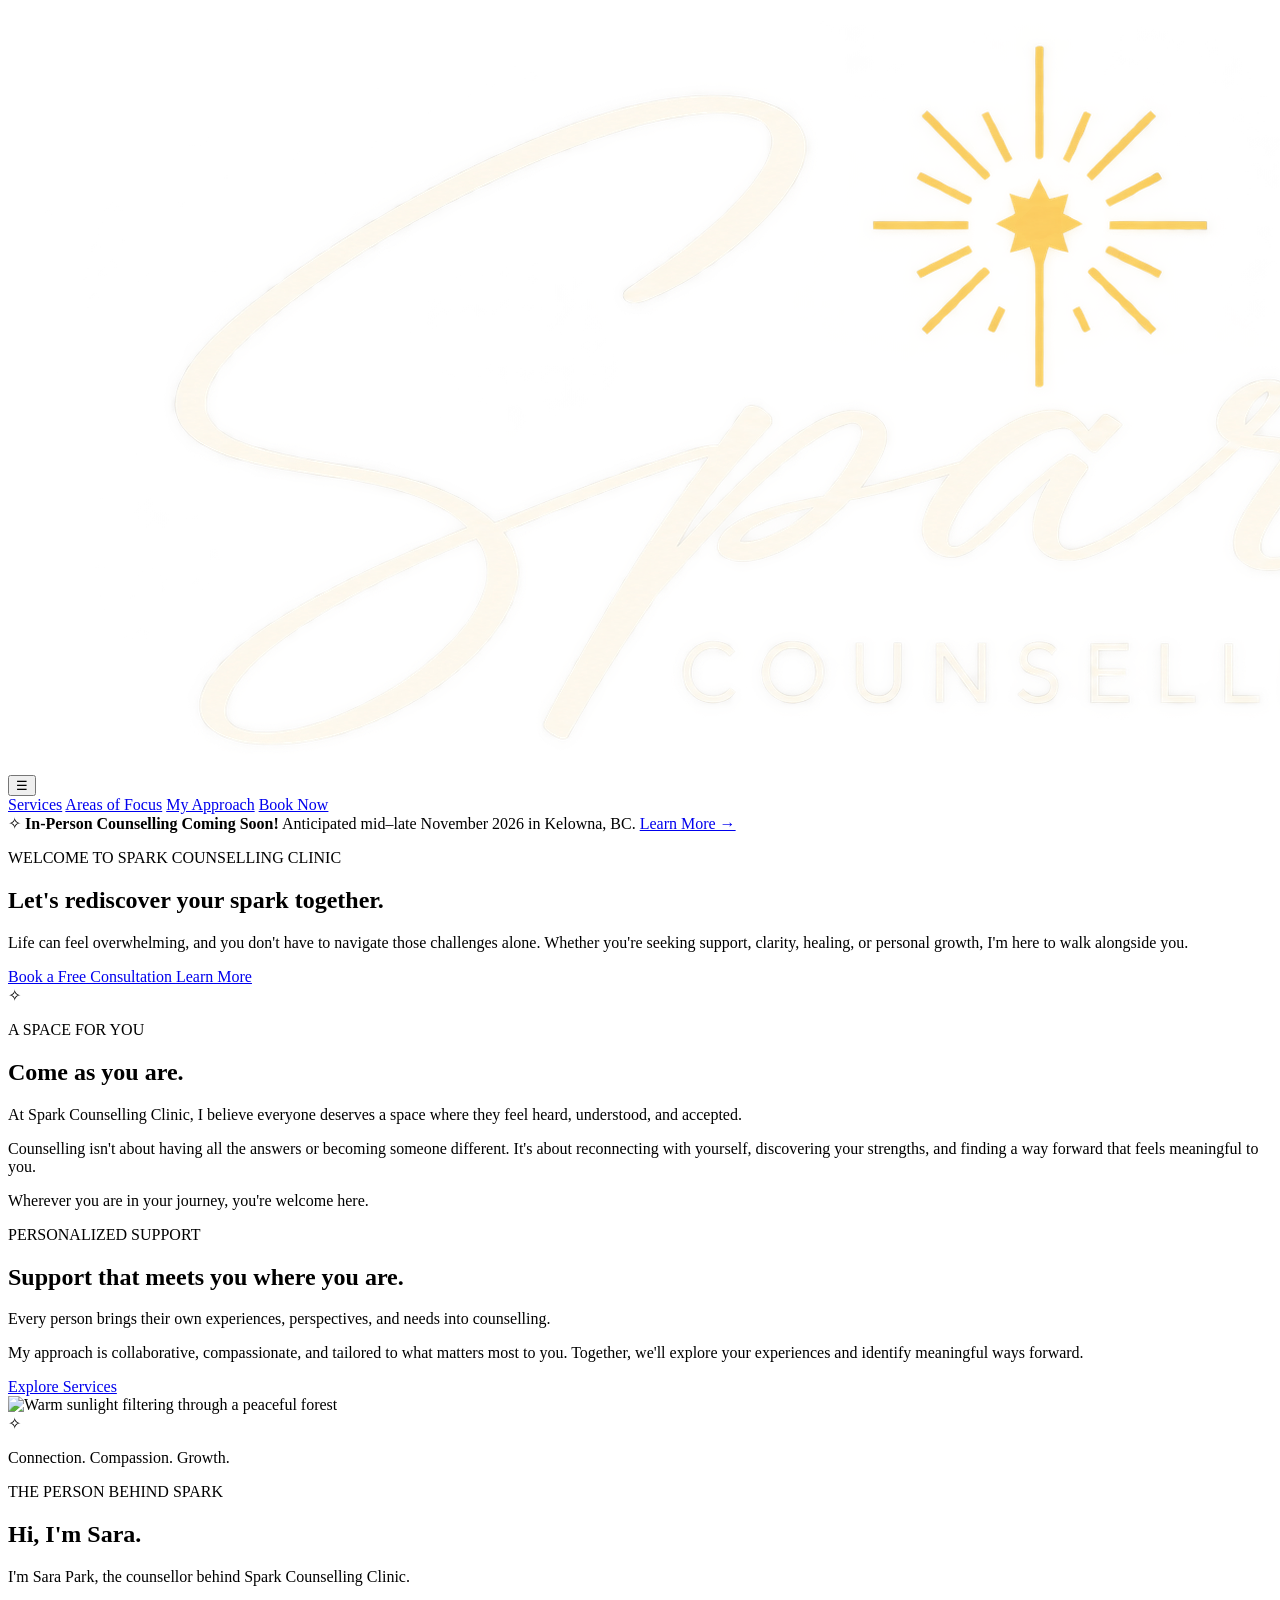
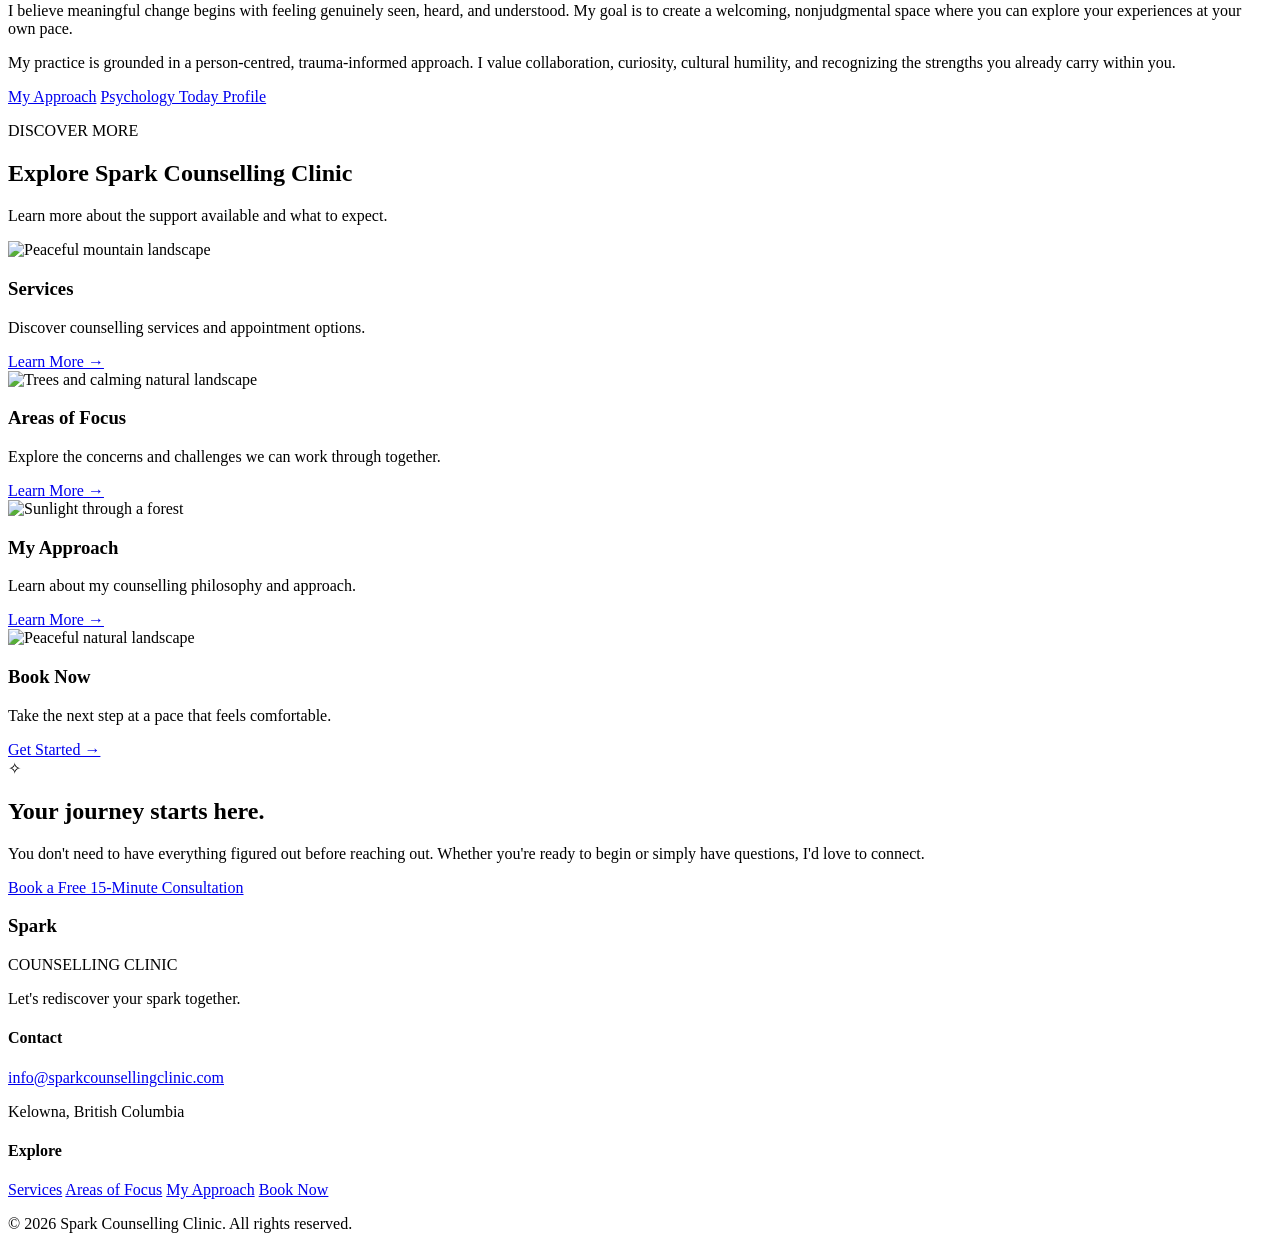
==== commit a8355f6d: "Update index.html" ====
--- a/index.html
+++ b/index.html
@@ -3,264 +3,248 @@
 <head>
   <meta charset="UTF-8">
   <meta name="viewport" content="width=device-width, initial-scale=1.0">
-  <meta name="description" content="Spark Counselling Clinic offers compassionate, personalized counselling in Kelowna, BC. Reconnect with yourself and rediscover your spark.">
+  <meta name="description" content="Spark Counselling Clinic offers compassionate counselling in Kelowna, BC. Individual, child and youth, and couples counselling by phone or video.">
   <title>Spark Counselling Clinic | Kelowna, BC</title>
   <link rel="stylesheet" href="styles.css">
 </head>
-
 <body>
-  <header class="site-header">
-    <div class="container header-inner">
-      <a href="index.html" class="logo" aria-label="Spark Counselling Clinic home">
-        <img src="spark-logo.png" alt="Spark Counselling Clinic" class="site-logo">
-      </a>
-
-      <button class="menu-toggle" type="button"
-        aria-label="Open navigation menu"
-        aria-expanded="false"
-        aria-controls="main-navigation">
-        <span aria-hidden="true">☰</span>
-      </button>
-
-      <nav class="nav-links" id="main-navigation" aria-label="Main navigation">
-        <a href="services.html">Services</a>
-        <a href="areas.html">Areas of Focus</a>
-        <a href="approach.html">My Approach</a>
-        <a href="book.html" class="nav-book">Book Now</a>
-      </nav>
-    </div>
-  </header>
-
-  <main>
-    <!-- HERO -->
-    <section class="hero-section">
-      <div class="container hero-content">
-        <p class="eyebrow">WELCOME TO SPARK COUNSELLING CLINIC</p>
-        <h1>Let's rediscover your spark together.</h1>
-        <p class="hero-description">
-          Life can feel overwhelming, and you don't have to navigate
-          those challenges alone. Whether you're seeking support,
-          clarity, healing, or personal growth, I'm here to walk
-          alongside you.
-        </p>
-
-        <div class="hero-actions">
-          <a href="https://sparkcounsellingclinic.janeapp.com/"
-             class="button primary"
-             target="_blank" rel="noopener noreferrer">
-            Book an Appointment
-          </a>
-          <a href="approach.html" class="button outline">
-            Learn More
+
+<header class="site-header">
+  <div class="container header-inner">
+    <a href="index.html" class="logo" aria-label="Spark Counselling Clinic home">
+      <img src="spark-logo.png" alt="Spark Counselling Clinic" class="site-logo">
+    </a>
+    <button class="menu-toggle" type="button"
+      aria-label="Open navigation menu"
+      aria-expanded="false"
+      aria-controls="main-navigation">
+      <span aria-hidden="true">☰</span>
+    </button>
+    <nav class="nav-links" id="main-navigation" aria-label="Main navigation">
+      <a href="services.html">Services</a>
+      <a href="areas.html">Areas of Focus</a>
+      <a href="approach.html">My Approach</a>
+      <a href="book.html" class="nav-book">Book Now</a>
+    </nav>
+  </div>
+</header>
+
+<div class="announcement-banner">
+  <div class="container">
+    <span class="announcement-icon" aria-hidden="true">✧</span>
+    <strong>In-Person Counselling Coming Soon!</strong>
+    <span>Anticipated mid–late November 2026 in Kelowna, BC.</span>
+    <a href="services.html#appointment-formats">Learn More →</a>
+  </div>
+</div>
+
+<main>
+
+  <!-- HERO -->
+  <section class="hero-section">
+    <div class="container hero-content">
+      <p class="eyebrow">WELCOME TO SPARK COUNSELLING CLINIC</p>
+      <h1>Let's rediscover your spark together.</h1>
+      <p class="hero-description">
+        Life can feel overwhelming, and you don't have to
+        navigate those challenges alone. Whether you're
+        seeking support, clarity, healing, or personal
+        growth, I'm here to walk alongside you.
+      </p>
+      <div class="button-group">
+        <a href="https://sparkcounsellingclinic.janeapp.com/#/staff_member/1/treatment/1"
+           class="button primary" target="_blank" rel="noopener noreferrer">
+          Book a Free Consultation
+        </a>
+        <a href="approach.html" class="button outline">Learn More</a>
+      </div>
+    </div>
+  </section>
+
+  <!-- WELCOME -->
+  <section class="content-section ivory-section">
+    <div class="container narrow-content center-text">
+      <span class="gold-spark" aria-hidden="true">✧</span>
+      <p class="eyebrow">A SPACE FOR YOU</p>
+      <h2>Come as you are.</h2>
+      <p>
+        At Spark Counselling Clinic, I believe everyone
+        deserves a space where they feel heard, understood,
+        and accepted.
+      </p>
+      <p>
+        Counselling isn't about having all the answers
+        or becoming someone different. It's about
+        reconnecting with yourself, discovering your
+        strengths, and finding a way forward that
+        feels meaningful to you.
+      </p>
+      <p>Wherever you are in your journey, you're welcome here.</p>
+    </div>
+  </section>
+
+  <!-- SUPPORT -->
+  <section class="tinted-section">
+    <div class="container two-column">
+      <div class="section-copy">
+        <p class="eyebrow">PERSONALIZED SUPPORT</p>
+        <h2>Support that meets you where you are.</h2>
+        <p>
+          Every person brings their own experiences,
+          perspectives, and needs into counselling.
+        </p>
+        <p>
+          My approach is collaborative, compassionate,
+          and tailored to what matters most to you.
+          Together, we'll explore your experiences
+          and identify meaningful ways forward.
+        </p>
+        <a href="services.html" class="button primary">Explore Services</a>
+      </div>
+      <div class="arched-image">
+        <img
+          src="https://images.unsplash.com/photo-1441974231531-c6227db76b6e?auto=format&fit=crop&w=1200&q=85"
+          alt="Warm sunlight filtering through a peaceful forest"
+          loading="lazy">
+      </div>
+    </div>
+  </section>
+
+  <!-- MEET SARA -->
+  <section class="content-section ivory-section">
+    <div class="container two-column">
+      <div class="meet-art">
+        <span class="gold-spark" aria-hidden="true">✧</span>
+        <p>Connection. Compassion. Growth.</p>
+      </div>
+      <div class="section-copy">
+        <p class="eyebrow">THE PERSON BEHIND SPARK</p>
+        <h2>Hi, I'm Sara.</h2>
+        <p>
+          I'm Sara Park, the counsellor behind
+          Spark Counselling Clinic.
+        </p>
+        <p>
+          I believe meaningful change begins with
+          feeling genuinely seen, heard, and understood.
+          My goal is to create a welcoming, nonjudgmental
+          space where you can explore your experiences
+          at your own pace.
+        </p>
+        <p>
+          My practice is grounded in a person-centred,
+          trauma-informed approach. I value collaboration,
+          curiosity, cultural humility, and recognizing
+          the strengths you already carry within you.
+        </p>
+        <div class="button-group">
+          <a href="approach.html" class="button outline">My Approach</a>
+          <a href="https://www.psychologytoday.com/profile/1832823"
+             class="button primary" target="_blank" rel="noopener noreferrer">
+            Psychology Today Profile
           </a>
         </div>
       </div>
-    </section>
-
-    <!-- WELCOME -->
-    <section class="welcome-section">
-      <div class="container welcome-inner">
-        <span class="gold-spark" aria-hidden="true">✧</span>
-        <p class="eyebrow">A SPACE FOR YOU</p>
-        <h2>Come as you are.</h2>
-        <p>
-          At Spark Counselling Clinic, I believe everyone deserves
-          a space where they feel heard, understood, and accepted.
-        </p>
-        <p>
-          Counselling isn't about having all the answers or becoming
-          someone different. It's about reconnecting with yourself,
-          discovering your strengths, and finding a way forward
-          that feels meaningful to you.
-        </p>
-        <p>Wherever you are in your journey, you're welcome here.</p>
-      </div>
-    </section>
-
-    <!-- SUPPORT -->
-    <section class="support-section">
-      <div class="container two-column">
-        <div class="section-copy">
-          <p class="eyebrow">PERSONALIZED SUPPORT</p>
-          <h2>Support that meets you where you are.</h2>
-          <p>
-            Every person brings their own experiences, perspectives,
-            and needs into counselling.
-          </p>
-          <p>
-            My approach is collaborative, compassionate, and tailored
-            to what matters most to you. Together, we'll explore
-            your experiences and identify meaningful ways forward.
-          </p>
-          <a href="services.html" class="button primary">
-            Explore Services
-          </a>
-        </div>
-
-        <div class="arched-image">
-          <img
-            src="https://images.unsplash.com/photo-1441974231531-c6227db76b6e?auto=format&fit=crop&w=1200&q=85"
-            alt="Warm sunlight filtering through a peaceful forest"
-            loading="lazy">
-        </div>
-      </div>
-    </section>
-
-    <!-- MEET SARA -->
-    <section class="meet-section">
-      <div class="container two-column">
-        <div class="meet-art">
-          <span class="gold-spark" aria-hidden="true">✧</span>
-          <p>Connection. Compassion. Growth.</p>
-        </div>
-
-        <div class="section-copy">
-          <p class="eyebrow">THE PERSON BEHIND SPARK</p>
-          <h2>Hi, I'm Sara.</h2>
-          <p>
-            I'm Sara Park, the counsellor behind Spark
-            Counselling Clinic.
-          </p>
-          <p>
-            I believe meaningful change begins with feeling
-            genuinely seen, heard, and understood. My goal is
-            to create a welcoming, nonjudgmental space where
-            you can explore your experiences at your own pace.
-          </p>
-          <p>
-            My practice is grounded in a person-centred,
-            trauma-informed approach. I value collaboration,
-            curiosity, cultural humility, and recognizing the
-            strengths you already carry within you.
-          </p>
-
-          <div class="button-group">
-            <a href="approach.html" class="button outline">
-              My Approach
-            </a>
-            <a href="https://www.psychologytoday.com/profile/1832823"
-               class="button primary"
-               target="_blank" rel="noopener noreferrer">
-              Psychology Today Profile
-            </a>
-          </div>
-        </div>
-      </div>
-    </section>
-
-    <!-- EXPLORE -->
-    <section class="explore-section">
-      <div class="container">
-        <div class="section-heading">
-          <p class="eyebrow">DISCOVER MORE</p>
-          <h2>Explore Spark Counselling Clinic</h2>
-          <p>
-            Learn more about the support available and what
-            you can expect from counselling.
-          </p>
-        </div>
-
-        <div class="card-grid">
-          <article class="card">
-            <img
-              src="https://images.unsplash.com/photo-1506748686214-e9df14d4d9d0?auto=format&fit=crop&w=900&q=80"
-              alt="Peaceful mountain landscape"
-              loading="lazy">
-            <div class="card-content">
-              <h3>Services</h3>
-              <p>Explore counselling services and appointment options.</p>
-              <a href="services.html" class="text-link">Learn More →</a>
-            </div>
-          </article>
-
-          <article class="card">
-            <img
-              src="https://images.unsplash.com/photo-1500530855697-b586d89ba3ee?auto=format&fit=crop&w=900&q=80"
-              alt="Natural landscape with trees"
-              loading="lazy">
-            <div class="card-content">
-              <h3>Areas of Focus</h3>
-              <p>Discover the experiences and challenges we can explore together.</p>
-              <a href="areas.html" class="text-link">Learn More →</a>
-            </div>
-          </article>
-
-          <article class="card">
-            <img
-              src="https://images.unsplash.com/photo-1441974231531-c6227db76b6e?auto=format&fit=crop&w=900&q=80"
-              alt="Sunlight shining through a forest"
-              loading="lazy">
-            <div class="card-content">
-              <h3>My Approach</h3>
-              <p>Learn about my counselling philosophy and therapeutic approach.</p>
-              <a href="approach.html" class="text-link">Learn More →</a>
-            </div>
-          </article>
-
-          <article class="card">
-            <img
-              src="https://images.unsplash.com/photo-1500534314209-a25ddb2bd429?auto=format&fit=crop&w=900&q=80"
-              alt="Calming natural landscape"
-              loading="lazy">
-            <div class="card-content">
-              <h3>Book Now</h3>
-              <p>Take the next step at a pace that feels comfortable for you.</p>
-              <a href="book.html" class="text-link">Get Started →</a>
-            </div>
-          </article>
-        </div>
-      </div>
-    </section>
-
-    <!-- CLOSING -->
-    <section class="closing-section">
-      <div class="container closing-inner">
-        <span class="gold-spark" aria-hidden="true">✧</span>
-        <h2>Your journey starts here.</h2>
-        <p>
-          You don't need to have everything figured out before
-          reaching out. Whether you're ready to begin counselling
-          or simply have questions, I'd love to connect with you.
-        </p>
-        <a href="https://sparkcounsellingclinic.janeapp.com/"
-           class="button gold-button"
-           target="_blank" rel="noopener noreferrer">
-          Let's Connect
-        </a>
-      </div>
-    </section>
-  </main>
-
-  <footer class="site-footer">
-    <div class="container footer-inner">
-      <div class="footer-brand">
-        <h3>Spark</h3>
-        <p>COUNSELLING CLINIC</p>
-        <p>Let's rediscover your spark together.</p>
-      </div>
-
-      <div class="footer-contact">
-        <h4>Contact</h4>
-        <p><a href="mailto:info@sparkcounsellingclinic.com">
-          info@sparkcounsellingclinic.com
-        </a></p>
-        <p>Kelowna, British Columbia</p>
-      </div>
-
-      <div class="footer-links">
-        <h4>Explore</h4>
-        <a href="services.html">Services</a>
-        <a href="areas.html">Areas of Focus</a>
-        <a href="approach.html">My Approach</a>
-        <a href="book.html">Book Now</a>
-      </div>
-    </div>
-
-    <div class="footer-bottom">
-      <p>© 2026 Spark Counselling Clinic. All rights reserved.</p>
-    </div>
-  </footer>
-
-  <script src="script.js"></script>
+    </div>
+  </section>
+
+  <!-- EXPLORE -->
+  <section class="content-section">
+    <div class="container">
+      <div class="section-heading">
+        <p class="eyebrow">DISCOVER MORE</p>
+        <h2>Explore Spark Counselling Clinic</h2>
+        <p>Learn more about the support available and what to expect.</p>
+      </div>
+
+      <div class="card-grid">
+        <article class="card">
+          <img src="https://images.unsplash.com/photo-1506748686214-e9df14d4d9d0?auto=format&fit=crop&w=900&q=80"
+               alt="Peaceful mountain landscape" loading="lazy">
+          <div class="card-content">
+            <h3>Services</h3>
+            <p>Discover counselling services and appointment options.</p>
+            <a href="services.html" class="text-link">Learn More →</a>
+          </div>
+        </article>
+
+        <article class="card">
+          <img src="https://images.unsplash.com/photo-1500530855697-b586d89ba3ee?auto=format&fit=crop&w=900&q=80"
+               alt="Trees and calming natural landscape" loading="lazy">
+          <div class="card-content">
+            <h3>Areas of Focus</h3>
+            <p>Explore the concerns and challenges we can work through together.</p>
+            <a href="areas.html" class="text-link">Learn More →</a>
+          </div>
+        </article>
+
+        <article class="card">
+          <img src="https://images.unsplash.com/photo-1441974231531-c6227db76b6e?auto=format&fit=crop&w=900&q=80"
+               alt="Sunlight through a forest" loading="lazy">
+          <div class="card-content">
+            <h3>My Approach</h3>
+            <p>Learn about my counselling philosophy and approach.</p>
+            <a href="approach.html" class="text-link">Learn More →</a>
+          </div>
+        </article>
+
+        <article class="card">
+          <img src="https://images.unsplash.com/photo-1500534314209-a25ddb2bd429?auto=format&fit=crop&w=900&q=80"
+               alt="Peaceful natural landscape" loading="lazy">
+          <div class="card-content">
+            <h3>Book Now</h3>
+            <p>Take the next step at a pace that feels comfortable.</p>
+            <a href="book.html" class="text-link">Get Started →</a>
+          </div>
+        </article>
+      </div>
+    </div>
+  </section>
+
+  <!-- CLOSING -->
+  <section class="closing-section">
+    <div class="container closing-inner">
+      <span class="gold-spark" aria-hidden="true">✧</span>
+      <h2>Your journey starts here.</h2>
+      <p>
+        You don't need to have everything figured out
+        before reaching out. Whether you're ready to begin
+        or simply have questions, I'd love to connect.
+      </p>
+      <a href="https://sparkcounsellingclinic.janeapp.com/#/staff_member/1/treatment/1"
+         class="button gold-button" target="_blank" rel="noopener noreferrer">
+        Book a Free 15-Minute Consultation
+      </a>
+    </div>
+  </section>
+
+</main>
+
+<footer class="site-footer">
+  <div class="container footer-inner">
+    <div class="footer-brand">
+      <h3>Spark</h3>
+      <p>COUNSELLING CLINIC</p>
+      <p>Let's rediscover your spark together.</p>
+    </div>
+    <div class="footer-contact">
+      <h4>Contact</h4>
+      <p><a href="mailto:info@sparkcounsellingclinic.com">info@sparkcounsellingclinic.com</a></p>
+      <p>Kelowna, British Columbia</p>
+    </div>
+    <div class="footer-links">
+      <h4>Explore</h4>
+      <a href="services.html">Services</a>
+      <a href="areas.html">Areas of Focus</a>
+      <a href="approach.html">My Approach</a>
+      <a href="book.html">Book Now</a>
+    </div>
+  </div>
+  <div class="footer-bottom">
+    <p>© 2026 Spark Counselling Clinic. All rights reserved.</p>
+  </div>
+</footer>
+
+<script src="script.js"></script>
 </body>
 </html>
--- a/styles.css
+++ b/styles.css
@@ -1,583 +1,210 @@
-
-/* SPARK COUNSELLING CLINIC */
-/* Homepage design styles */
-
-:root {
-  --forest: #263F35;
-  --forest-dark: #1C3028;
-  --sage: #829789;
-  --ivory: #F8F5EF;
-  --gold: #C4A46D;
-  --white: #FFFFFF;
-  --text: #35443D;
-}
-
-* {
-  box-sizing: border-box;
-}
-
-html {
-  scroll-behavior: smooth;
-}
-
-body {
-  margin: 0;
-  color: var(--text);
-  background: var(--ivory);
-  font-family: Georgia, "Times New Roman", serif;
-  line-height: 1.7;
-}
-
-.container {
-  width: min(1160px, 90%);
-  margin: auto;
-}
-
-h1, h2, h3, h4, p {
-  margin-top: 0;
-}
-
-h1, h2, h3 {
-  line-height: 1.2;
-}
-
-h2 {
-  font-size: clamp(2rem, 4vw, 3rem);
-  color: var(--forest);
-}
-
-a {
-  color: inherit;
-}
-
-img {
-  max-width: 100%;
-  display: block;
-}
-
-/* HEADER */
-
-.site-header {
-  background: var(--forest);
-  position: sticky;
-  top: 0;
-  z-index: 100;
-  box-shadow: 0 3px 12px rgba(0,0,0,.08);
-}
-
-.header-inner {
-  min-height: 94px;
-  display: flex;
-  justify-content: space-between;
-  align-items: center;
-  gap: 24px;
-}
-
-.logo {
-  display: flex;
-  align-items: center;
-  gap: 13px;
-  color: var(--white);
-  text-decoration: none;
-}
-
-.brand-sun {
-  font-size: 43px;
-  color: var(--gold);
-  line-height: 1;
-}
-
-.brand-text {
-  display: flex;
-  flex-direction: column;
-  line-height: 1.1;
-}
-
-.brand-name {
-  font-size: 30px;
-  letter-spacing: 6px;
-}
-
-.brand-subtitle {
-  font-family: Arial, sans-serif;
-  font-size: 10px;
-  letter-spacing: 2.5px;
-  margin-top: 7px;
-}
-
-.nav-links {
-  display: flex;
-  align-items: center;
-  gap: 29px;
-}
-
-.nav-links a {
-  color: var(--white);
-  text-decoration: none;
-  font-family: Arial, sans-serif;
-  font-size: 13px;
-  letter-spacing: .5px;
-}
-
-.nav-links a:hover {
-  color: var(--gold);
-}
-
-.nav-book {
-  border: 1px solid var(--gold);
-  padding: 11px 19px;
-  border-radius: 24px;
-}
-
-.menu-toggle {
-  display: none;
-}
-
-/* BUTTONS */
-
-.button {
-  display: inline-block;
-  padding: 14px 28px;
-  border-radius: 30px;
-  font-family: Arial, sans-serif;
-  font-size: 13px;
-  font-weight: 600;
-  letter-spacing: .4px;
-  text-decoration: none;
-  transition: transform .2s, background .2s;
-}
-
-.button:hover {
-  transform: translateY(-2px);
-}
-
-.button.primary {
-  color: var(--white);
-  background: var(--forest);
-}
-
-.button.secondary {
-  color: var(--white);
-  border: 1px solid var(--white);
-  background: transparent;
-}
-
-.button.outline {
-  color: var(--forest);
-  border: 1px solid var(--forest);
-}
-
-.button.tertiary {
-  color: var(--forest);
-  padding: 0;
-  font-weight: 600;
-}
-
-/* HERO */
-
-.hero-section {
-  position: relative;
-  min-height: 660px;
-  display: flex;
-  align-items: center;
-  color: var(--white);
-  background:
-    linear-gradient(
-      90deg,
-      rgba(20,42,32,.82),
-      rgba(20,42,32,.24)
-    ),
-    url("https://images.unsplash.com/photo-1470252649378-9c29740c9fa8?auto=format&fit=crop&w=2000&q=85")
-    center / cover no-repeat;
-}
-
-.hero-content {
-  position: relative;
-  padding: 105px 0;
-}
-
-.eyebrow {
-  font-family: Arial, sans-serif;
-  font-size: 12px;
-  font-weight: 600;
-  letter-spacing: 3px;
-  color: var(--gold);
-  text-transform: uppercase;
-  margin-bottom: 22px;
-}
-
-.hero-section h1 {
-  max-width: 740px;
-  font-size: clamp(3rem, 6vw, 5rem);
-  color: var(--white);
-  font-weight: normal;
-  margin-bottom: 25px;
-}
-
-.hero-description {
-  font-size: 17px;
-  max-width: 590px;
-  line-height: 1.9;
-}
-
-.hero-actions {
-  display: flex;
-  gap: 15px;
-  flex-wrap: wrap;
-  margin-top: 33px;
-}
-
-.hero-actions .primary {
-  background: var(--gold);
-  color: var(--forest-dark);
-}
-
-/* WELCOME */
-
-.welcome-section {
-  padding: 105px 0;
-  text-align: center;
-  background: var(--ivory);
-}
-
-.welcome-inner {
-  max-width: 750px;
-}
-
-.section-symbol {
-  color: var(--gold);
-  font-size: 40px;
-  line-height: 1;
-  display: inline-block;
-  margin-bottom: 24px;
-}
-
-.welcome-inner p:not(.eyebrow) {
-  font-size: 17px;
-  line-height: 1.95;
-}
-
-/* SUPPORT SECTION */
-
-.support-section {
-  padding: 100px 0;
-  background: #E9EEE8;
-}
-
-.support-inner {
+/* =========================================
+   SPARK COUNSELLING CLINIC
+   UPDATED SERVICES PAGE STYLING
+   ========================================= */
+
+/* EXPANDED SERVICES GRID */
+
+.service-grid.expanded {
   display: grid;
-  grid-template-columns: 1fr 1fr;
-  gap: 75px;
-  align-items: center;
-}
-
-.support-copy p {
-  max-width: 540px;
-}
-
-.support-copy .button {
-  margin-top: 18px;
-}
-
-.support-image img {
-  width: 100%;
-  height: 470px;
-  object-fit: cover;
-  border-radius: 180px 180px 12px 12px;
-}
-
-/* MEET SARA */
-
-.meet-section {
-  padding: 110px 0;
-  background: var(--ivory);
-}
-
-.meet-inner {
-  display: grid;
-  grid-template-columns: .85fr 1.15fr;
-  gap: 90px;
-  align-items: center;
-}
-
-.meet-photo-placeholder {
-  height: 480px;
-  background: #DFE6DC;
-  border: 1px solid #C7D1C6;
-  border-radius: 200px 200px 12px 12px;
-  display: flex;
-  align-items: center;
-  justify-content: center;
-  flex-direction: column;
-  color: var(--forest);
-  font-size: 24px;
-}
-
-.meet-photo-placeholder .section-symbol {
-  font-size: 70px;
-}
-
-.meet-content .button {
-  margin-top: 18px;
-}
-
-/* EXPLORE */
-
-.explore-section {
-  padding: 105px 0;
+  grid-template-columns: repeat(2, minmax(0, 1fr));
+  gap: 28px;
+  max-width: 1100px;
+  margin: 0 auto;
+}
+
+/* INDIVIDUAL SERVICE CARDS */
+
+.service-grid.expanded .service-card {
   background: var(--white);
-}
-
-.section-heading {
-  text-align: center;
-  max-width: 680px;
-  margin: 0 auto 55px;
-}
-
-.card-grid {
-  display: grid;
-  grid-template-columns: repeat(4, 1fr);
-  gap: 24px;
-}
-
-.card {
-  background: var(--ivory);
-  border-radius: 12px;
-  overflow: hidden;
-  box-shadow: 0 5px 20px rgba(20,40,30,.06);
-  transition: transform .25s;
-}
-
-.card:hover {
-  transform: translateY(-6px);
-}
-
-.card img {
-  width: 100%;
-  height: 190px;
-  object-fit: cover;
-}
-
-.card-content {
-  padding: 25px;
-}
-
-.card-content h3 {
-  color: var(--forest);
-  font-size: 23px;
-  margin-bottom: 14px;
-}
-
-.card-content p {
-  font-size: 14px;
-  min-height: 100px;
-}
-
-/* CLOSING INVITATION */
-
-.closing-section {
-  background: var(--forest);
-  padding: 100px 0;
-  color: var(--white);
-  text-align: center;
-}
-
-.closing-inner {
-  max-width: 750px;
-}
-
-.closing-section h2 {
-  color: var(--white);
-}
-
-.closing-section p {
-  font-size: 17px;
-}
-
-.closing-button {
-  margin-top: 22px;
-  background: var(--gold);
-  color: var(--forest-dark);
-}
-
-/* FOOTER */
-
-.site-footer {
-  background: var(--forest-dark);
-  color: var(--white);
-  padding-top: 65px;
-}
-
-.footer-inner {
-  display: grid;
-  grid-template-columns: 1.4fr 1fr .7fr;
-  gap: 50px;
-  padding-bottom: 55px;
-}
-
-.footer-brand h3 {
-  font-size: 34px;
-  letter-spacing: 6px;
-  margin-bottom: 0;
-}
-
-.footer-brand > p:first-of-type {
-  font-family: Arial, sans-serif;
-  font-size: 10px;
-  letter-spacing: 3px;
-}
-
-.footer-tagline {
-  color: #D1DCD3;
-  font-size: 14px;
-  margin-top: 22px;
-}
-
-.site-footer h4 {
-  color: var(--gold);
-  font-family: Arial, sans-serif;
-  font-size: 14px;
-}
-
-.site-footer a {
-  color: var(--white);
-  text-decoration: none;
-  overflow-wrap: anywhere;
-}
-
-.site-footer a:hover {
-  color: var(--gold);
-}
-
-.footer-links {
+  border: 1px solid #D9E1D8;
+  border-radius: 16px;
+  padding: 40px;
+
   display: flex;
   flex-direction: column;
   align-items: flex-start;
-  gap: 10px;
-}
-
-.footer-bottom {
-  border-top: 1px solid rgba(255,255,255,.15);
+
+  box-shadow: 0 5px 20px rgba(10, 40, 25, .04);
+
+  transition:
+    transform .25s ease,
+    box-shadow .25s ease;
+}
+
+/* HOVER EFFECT */
+
+.service-grid.expanded .service-card:hover {
+  transform: translateY(-4px);
+  box-shadow: 0 9px 26px rgba(10, 40, 25, .09);
+}
+
+/* SERVICE HEADINGS */
+
+.service-grid.expanded .service-card h3 {
+  color: var(--forest);
+  font-size: 28px;
+  line-height: 1.25;
+  margin-bottom: 18px;
+}
+
+/* SERVICE PRICES */
+
+.service-grid.expanded .service-price {
+  color: var(--forest);
+  font-family: Arial, Helvetica, sans-serif;
+  font-size: 16px;
+  font-weight: 600;
+  margin-bottom: 25px;
+}
+
+/* DESCRIPTION */
+
+.service-grid.expanded .service-card p:not(.eyebrow) {
+  line-height: 1.85;
+}
+
+/* APPOINTMENT FORMAT LABEL */
+
+.service-format {
+  color: #527166;
+  font-family: Arial, Helvetica, sans-serif;
+  font-size: 13px;
+  font-weight: 600;
+  letter-spacing: .3px;
+  margin-top: auto;
+  margin-bottom: 25px;
+}
+
+/* BOOKING BUTTONS */
+
+.service-grid.expanded .service-card .button {
+  margin-top: 0;
   text-align: center;
-  padding: 20px;
-  font-size: 12px;
-  color: #C6D2CA;
-}
-
-/* MOBILE RESPONSIVENESS */
+}
+
+.service-grid.expanded .service-card .button.primary {
+  background: var(--forest);
+  color: var(--white);
+  border: 1px solid var(--forest);
+}
+
+.service-grid.expanded .service-card .button.primary:hover {
+  background: var(--forest-dark);
+}
+
+/* FEATURED CONSULTATION */
+
+.service-grid.expanded .service-card.featured {
+  border: 1px solid var(--gold);
+  box-shadow: 0 8px 25px rgba(10, 40, 25, .07);
+}
+
+/* COMING SOON CARD */
+
+.service-grid.expanded .service-card.coming-soon {
+  background: #F3F4EE;
+  border: 1px solid #CFD8CC;
+}
+
+.service-grid.expanded .coming-soon .service-price {
+  color: #7A886F;
+}
+
+/* UNAVAILABLE BUTTON */
+
+.unavailable-button {
+  display: inline-block;
+  background: #DCE3DA;
+  color: var(--forest);
+  border: 1px solid #CBD5C9;
+  border-radius: 30px;
+  padding: 14px 28px;
+
+  font-family: Arial, Helvetica, sans-serif;
+  font-size: 13px;
+  font-weight: 600;
+
+  cursor: default;
+  pointer-events: none;
+}
+
+/* DISABLE HOVER MOVEMENT FOR COMING SOON */
+
+.service-grid.expanded .service-card.coming-soon:hover {
+  transform: none;
+  box-shadow: 0 5px 20px rgba(10, 40, 25, .04);
+}
+
+/* AVAILABILITY NOTE */
+
+.booking-note {
+  max-width: 780px;
+  margin: 40px auto 0;
+  text-align: center;
+  color: #627368;
+  font-size: 14px;
+  line-height: 1.9;
+}
+
+/* =========================================
+   TABLET RESPONSIVENESS
+   ========================================= */
 
 @media (max-width: 900px) {
-  .menu-toggle {
-    display: block;
-    background: none;
-    border: 0;
-    color: var(--white);
-    font-size: 27px;
-    cursor: pointer;
-  }
-
-  .nav-links {
-    display: none;
-    position: absolute;
-    top: 100%;
-    left: 0;
-    right: 0;
-    background: var(--forest);
-    padding: 22px 5% 30px;
-    flex-direction: column;
-    align-items: stretch;
-    gap: 18px;
-    box-shadow: 0 8px 12px rgba(0,0,0,.1);
-  }
-
-  .nav-links.active {
-    display: flex;
-  }
-
-  .nav-book {
-    text-align: center;
-  }
-
-  .support-inner,
-  .meet-inner {
+  .service-grid.expanded {
+    grid-template-columns: repeat(2, minmax(0, 1fr));
+    gap: 20px;
+  }
+
+  .service-grid.expanded .service-card {
+    padding: 28px;
+  }
+
+  .service-grid.expanded .service-card h3 {
+    font-size: 24px;
+  }
+}
+
+/* =========================================
+   MOBILE RESPONSIVENESS
+   ========================================= */
+
+@media (max-width: 650px) {
+  .service-grid.expanded {
     grid-template-columns: 1fr;
-    gap: 40px;
-  }
-
-  .card-grid {
-    grid-template-columns: repeat(2, 1fr);
-  }
-
-  .footer-inner {
-    grid-template-columns: repeat(2, 1fr);
-  }
-}
-
-@media (max-width: 600px) {
-  .header-inner {
-    min-height: 78px;
-  }
-
-  .brand-name {
-    font-size: 24px;
-  }
-
-  .brand-subtitle {
-    font-size: 8px;
-  }
-
-  .brand-sun {
-    font-size: 33px;
-  }
-
-  .hero-section {
-    min-height: 580px;
-  }
-
-  .hero-content {
-    padding: 90px 0;
-  }
-
-  .hero-section h1 {
-    font-size: 45px;
-  }
-
-  .welcome-section,
-  .support-section,
-  .meet-section,
-  .explore-section,
-  .closing-section {
-    padding: 70px 0;
-  }
-
-  .support-image img {
-    height: 330px;
-  }
-
-  .meet-photo-placeholder {
-    height: 380px;
-  }
-
-  .card-grid {
-    grid-template-columns: 1fr;
-  }
-
-  .card-content p {
-    min-height: 0;
-  }
-
-  .footer-inner {
-    grid-template-columns: 1fr;
-    gap: 30px;
-  }
-}
+    gap: 24px;
+  }
+
+  .service-grid.expanded .service-card {
+    padding: 30px;
+  }
+
+  .service-grid.expanded .service-card h3 {
+    font-size: 25px;
+  }
+
+  .service-grid.expanded .service-card .button,
+  .service-grid.expanded .unavailable-button {
+    width: 100%;
+    font-size: 12px;
+    padding: 14px 18px;
+  }
+
+  .booking-note {
+    font-size: 13px;
+    margin-top: 30px;
+  }
+}
+
+/* ACCESSIBILITY */
 
 @media (prefers-reduced-motion: reduce) {
-  html {
-    scroll-behavior: auto;
-  }
-
-  .button, .card {
+  .service-grid.expanded .service-card {
     transition: none;
   }
-}
+
+  .service-grid.expanded .service-card:hover {
+    transform: none;
+  }
+}
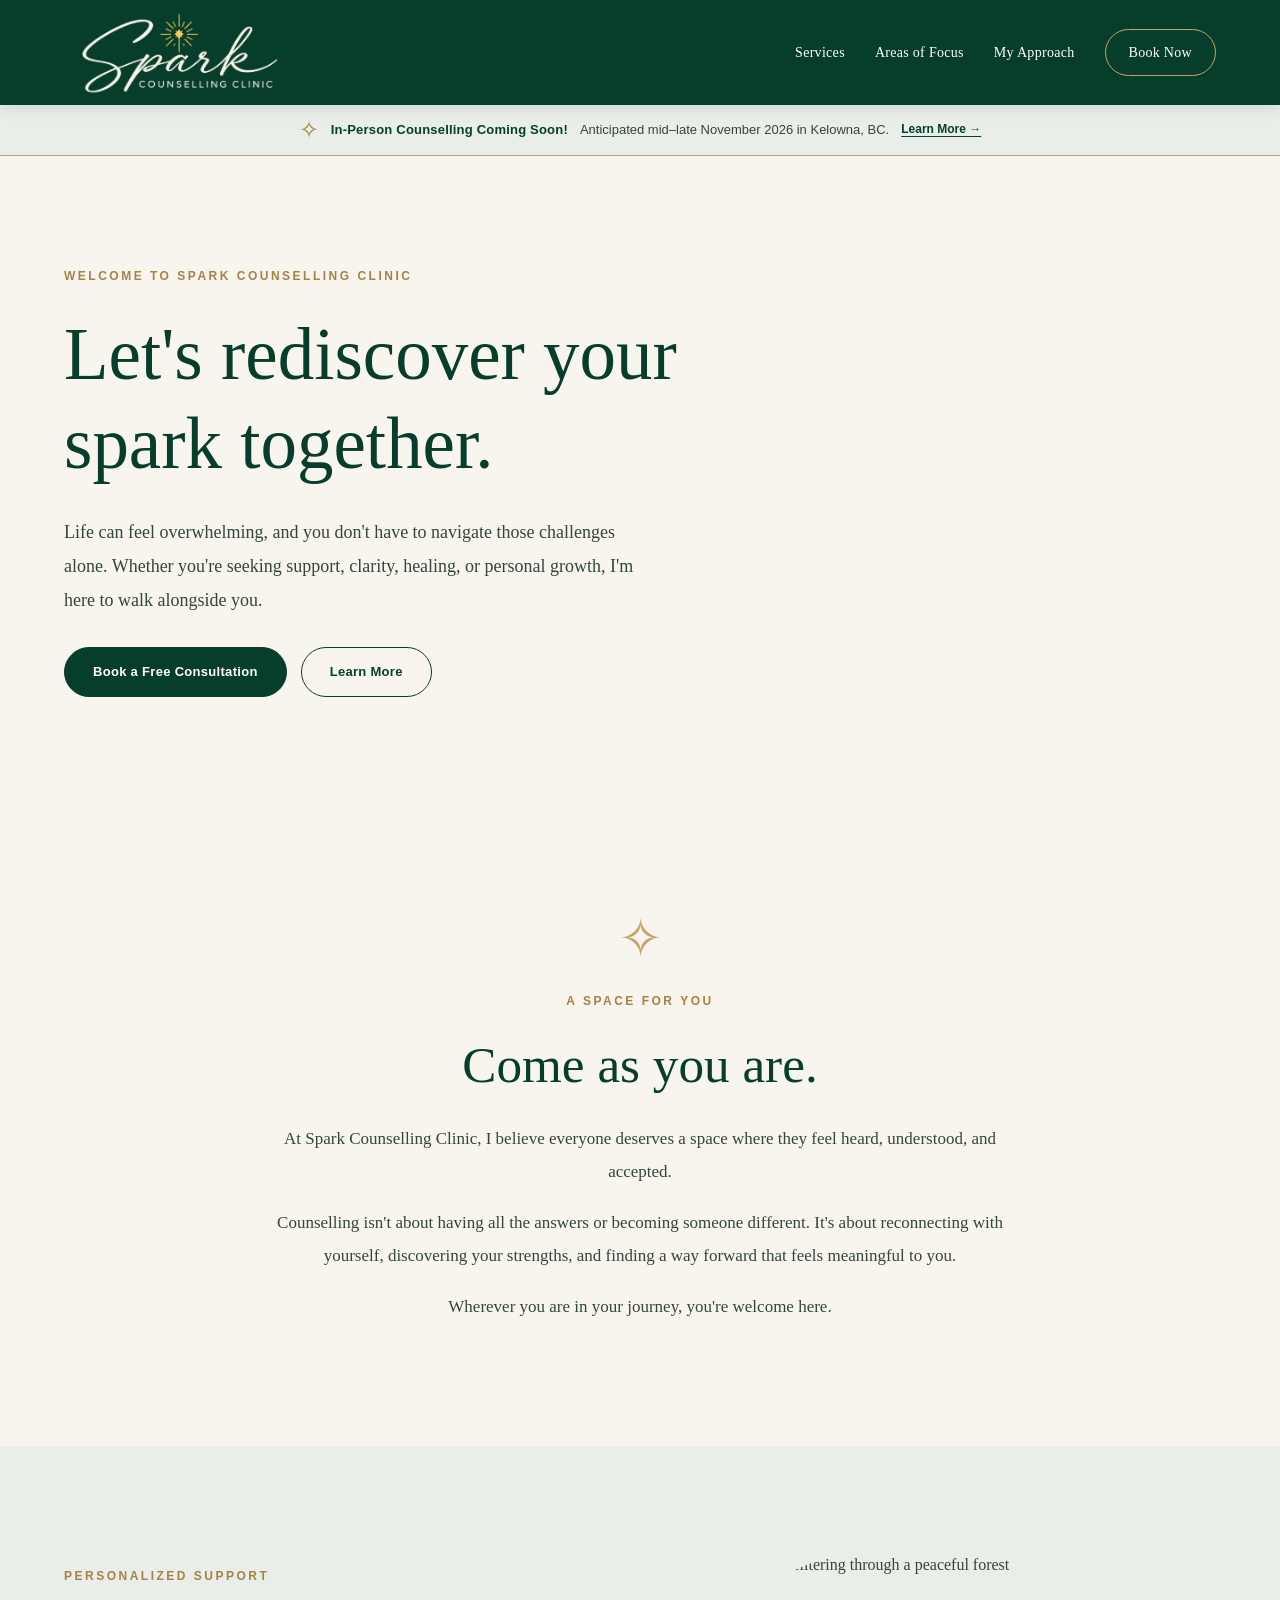
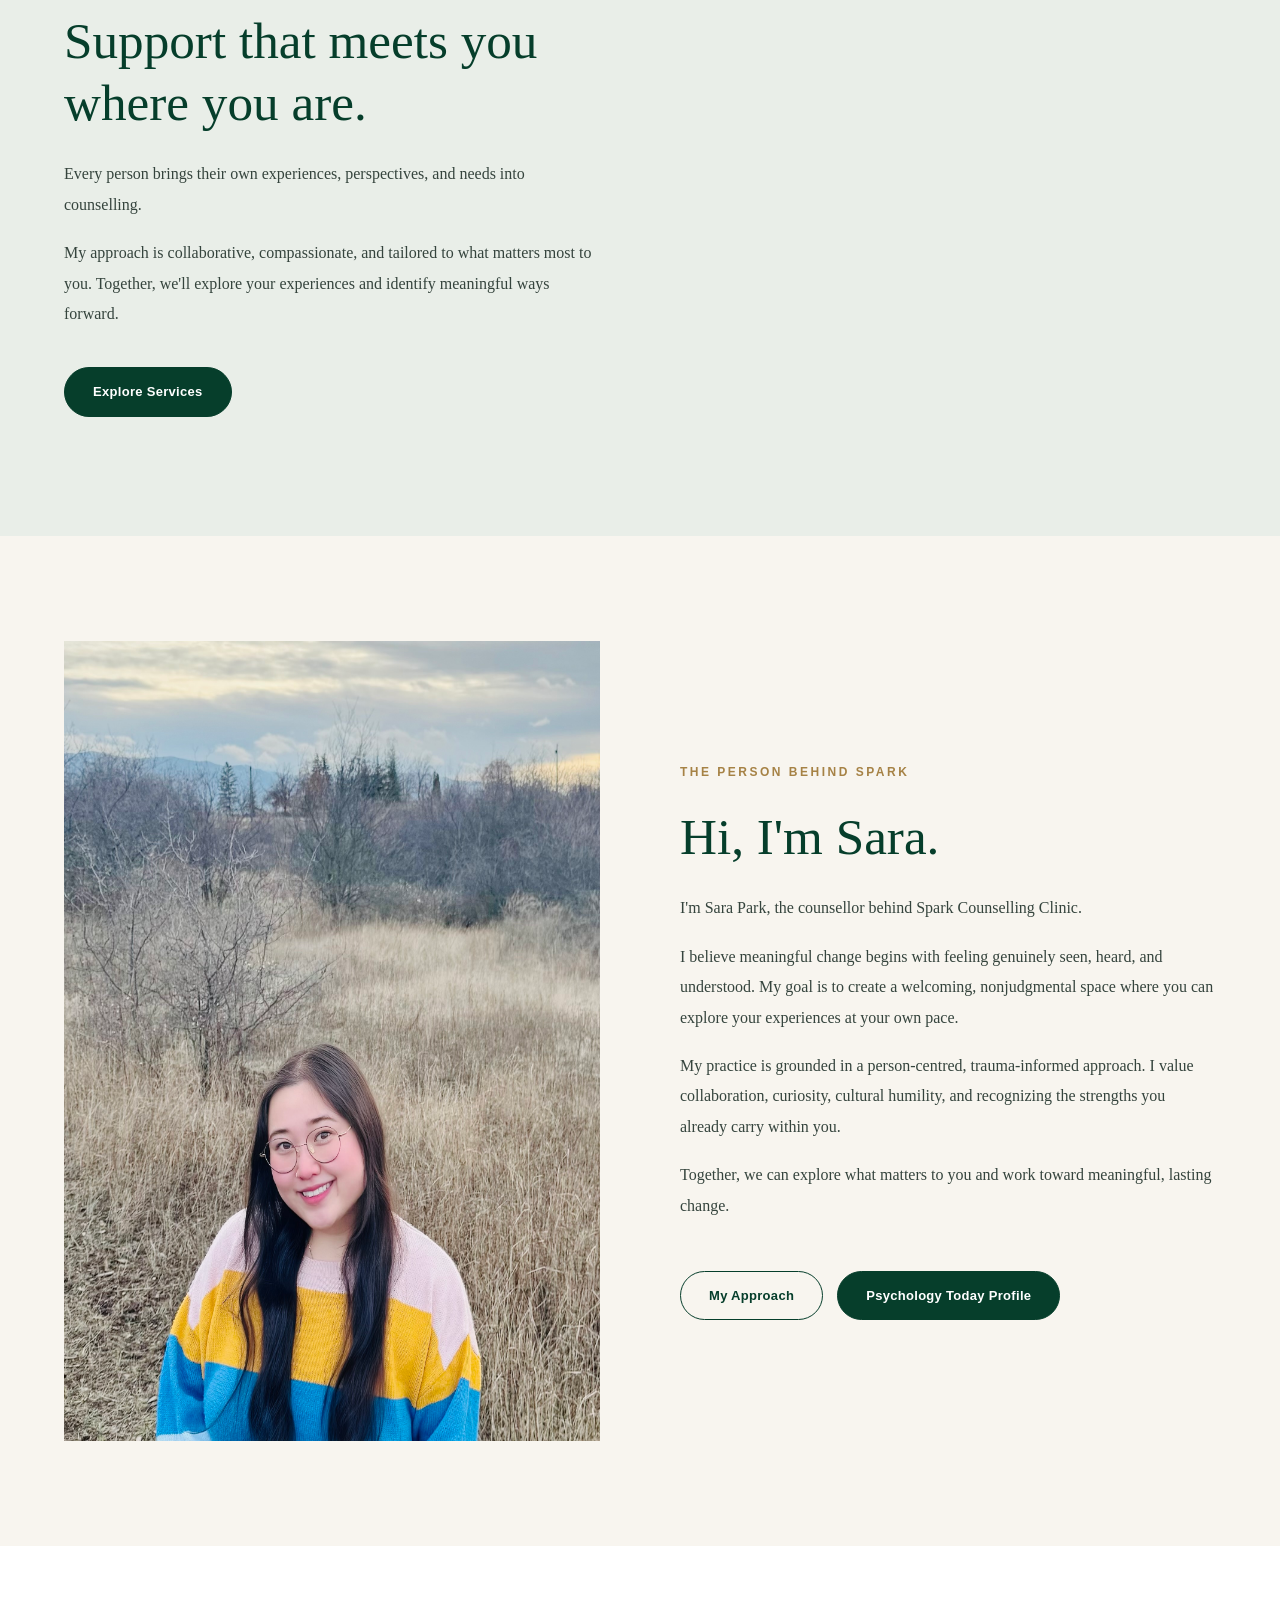
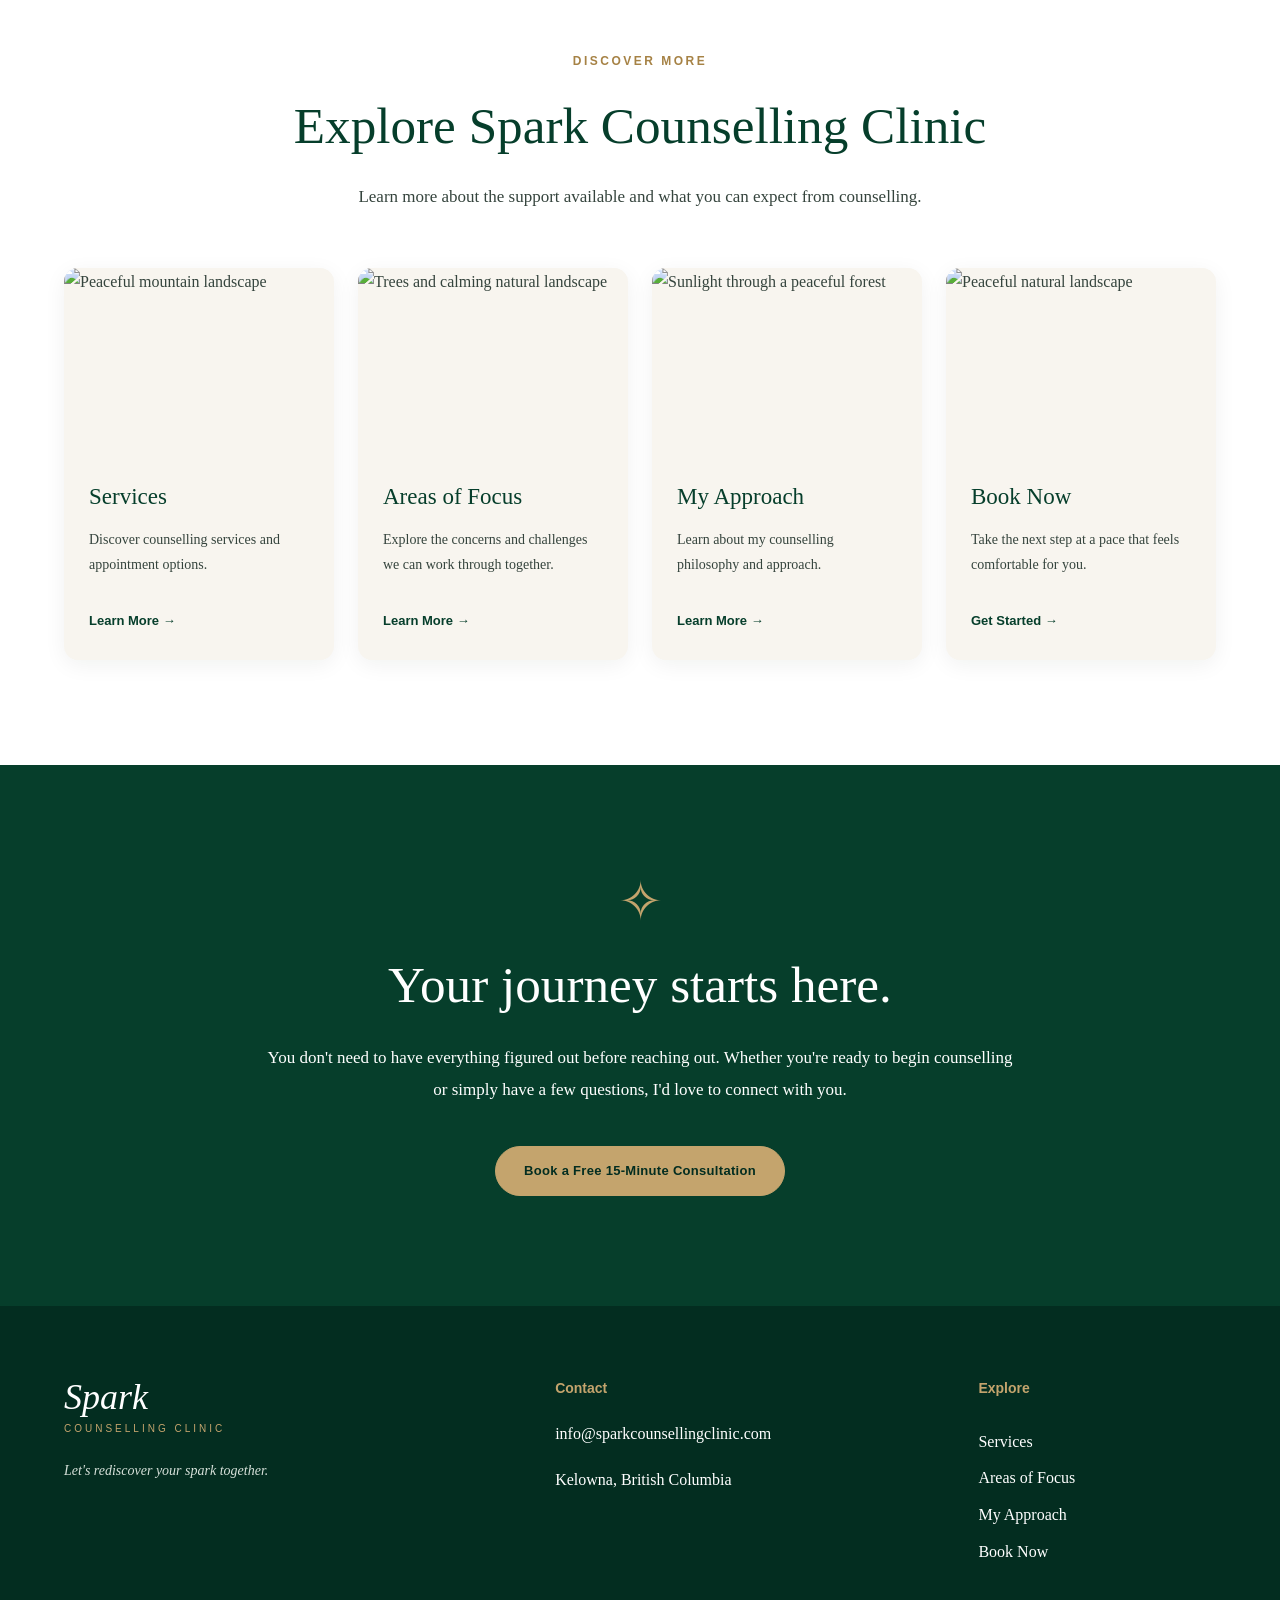
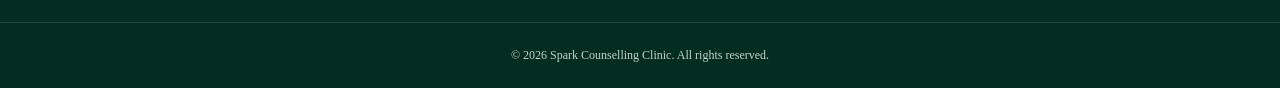
==== commit 8014f846: "Update index.html" ====
--- a/index.html
+++ b/index.html
@@ -1,250 +1,452 @@
+
 <!DOCTYPE html>
 <html lang="en">
 <head>
   <meta charset="UTF-8">
   <meta name="viewport" content="width=device-width, initial-scale=1.0">
+
   <meta name="description" content="Spark Counselling Clinic offers compassionate counselling in Kelowna, BC. Individual, child and youth, and couples counselling by phone or video.">
+
   <title>Spark Counselling Clinic | Kelowna, BC</title>
+
   <link rel="stylesheet" href="styles.css">
 </head>
+
 <body>
 
-<header class="site-header">
-  <div class="container header-inner">
-    <a href="index.html" class="logo" aria-label="Spark Counselling Clinic home">
-      <img src="spark-logo.png" alt="Spark Counselling Clinic" class="site-logo">
-    </a>
-    <button class="menu-toggle" type="button"
-      aria-label="Open navigation menu"
-      aria-expanded="false"
-      aria-controls="main-navigation">
-      <span aria-hidden="true">☰</span>
-    </button>
-    <nav class="nav-links" id="main-navigation" aria-label="Main navigation">
-      <a href="services.html">Services</a>
-      <a href="areas.html">Areas of Focus</a>
-      <a href="approach.html">My Approach</a>
-      <a href="book.html" class="nav-book">Book Now</a>
-    </nav>
-  </div>
-</header>
-
-<div class="announcement-banner">
-  <div class="container">
-    <span class="announcement-icon" aria-hidden="true">✧</span>
-    <strong>In-Person Counselling Coming Soon!</strong>
-    <span>Anticipated mid–late November 2026 in Kelowna, BC.</span>
-    <a href="services.html#appointment-formats">Learn More →</a>
-  </div>
-</div>
-
-<main>
-
-  <!-- HERO -->
-  <section class="hero-section">
-    <div class="container hero-content">
-      <p class="eyebrow">WELCOME TO SPARK COUNSELLING CLINIC</p>
-      <h1>Let's rediscover your spark together.</h1>
-      <p class="hero-description">
-        Life can feel overwhelming, and you don't have to
-        navigate those challenges alone. Whether you're
-        seeking support, clarity, healing, or personal
-        growth, I'm here to walk alongside you.
-      </p>
-      <div class="button-group">
-        <a href="https://sparkcounsellingclinic.janeapp.com/#/staff_member/1/treatment/1"
-           class="button primary" target="_blank" rel="noopener noreferrer">
-          Book a Free Consultation
-        </a>
-        <a href="approach.html" class="button outline">Learn More</a>
-      </div>
+  <!-- HEADER -->
+  <header class="site-header">
+    <div class="container header-inner">
+
+      <a href="index.html"
+         class="logo"
+         aria-label="Spark Counselling Clinic home">
+
+        <img
+          src="spark-logo.png"
+          alt="Spark Counselling Clinic"
+          class="site-logo">
+      </a>
+
+      <button
+        class="menu-toggle"
+        type="button"
+        aria-label="Open navigation menu"
+        aria-expanded="false"
+        aria-controls="main-navigation">
+
+        <span aria-hidden="true">☰</span>
+      </button>
+
+      <nav
+        class="nav-links"
+        id="main-navigation"
+        aria-label="Main navigation">
+
+        <a href="services.html">Services</a>
+        <a href="areas.html">Areas of Focus</a>
+        <a href="approach.html">My Approach</a>
+        <a href="book.html" class="nav-book">Book Now</a>
+
+      </nav>
     </div>
-  </section>
-
-  <!-- WELCOME -->
-  <section class="content-section ivory-section">
-    <div class="container narrow-content center-text">
-      <span class="gold-spark" aria-hidden="true">✧</span>
-      <p class="eyebrow">A SPACE FOR YOU</p>
-      <h2>Come as you are.</h2>
-      <p>
-        At Spark Counselling Clinic, I believe everyone
-        deserves a space where they feel heard, understood,
-        and accepted.
-      </p>
-      <p>
-        Counselling isn't about having all the answers
-        or becoming someone different. It's about
-        reconnecting with yourself, discovering your
-        strengths, and finding a way forward that
-        feels meaningful to you.
-      </p>
-      <p>Wherever you are in your journey, you're welcome here.</p>
-    </div>
-  </section>
-
-  <!-- SUPPORT -->
-  <section class="tinted-section">
-    <div class="container two-column">
-      <div class="section-copy">
-        <p class="eyebrow">PERSONALIZED SUPPORT</p>
-        <h2>Support that meets you where you are.</h2>
-        <p>
-          Every person brings their own experiences,
-          perspectives, and needs into counselling.
-        </p>
-        <p>
-          My approach is collaborative, compassionate,
-          and tailored to what matters most to you.
-          Together, we'll explore your experiences
-          and identify meaningful ways forward.
-        </p>
-        <a href="services.html" class="button primary">Explore Services</a>
-      </div>
-      <div class="arched-image">
-        <img
-          src="https://images.unsplash.com/photo-1441974231531-c6227db76b6e?auto=format&fit=crop&w=1200&q=85"
-          alt="Warm sunlight filtering through a peaceful forest"
-          loading="lazy">
-      </div>
-    </div>
-  </section>
-
-  <!-- MEET SARA -->
-  <section class="content-section ivory-section">
-    <div class="container two-column">
-      <div class="meet-art">
-        <span class="gold-spark" aria-hidden="true">✧</span>
-        <p>Connection. Compassion. Growth.</p>
-      </div>
-      <div class="section-copy">
-        <p class="eyebrow">THE PERSON BEHIND SPARK</p>
-        <h2>Hi, I'm Sara.</h2>
-        <p>
-          I'm Sara Park, the counsellor behind
-          Spark Counselling Clinic.
-        </p>
-        <p>
-          I believe meaningful change begins with
-          feeling genuinely seen, heard, and understood.
-          My goal is to create a welcoming, nonjudgmental
-          space where you can explore your experiences
-          at your own pace.
-        </p>
-        <p>
-          My practice is grounded in a person-centred,
-          trauma-informed approach. I value collaboration,
-          curiosity, cultural humility, and recognizing
-          the strengths you already carry within you.
-        </p>
-        <div class="button-group">
-          <a href="approach.html" class="button outline">My Approach</a>
-          <a href="https://www.psychologytoday.com/profile/1832823"
-             class="button primary" target="_blank" rel="noopener noreferrer">
-            Psychology Today Profile
-          </a>
-        </div>
-      </div>
-    </div>
-  </section>
-
-  <!-- EXPLORE -->
-  <section class="content-section">
+  </header>
+
+  <!-- IN-PERSON ANNOUNCEMENT -->
+  <div class="announcement-banner">
     <div class="container">
-      <div class="section-heading">
-        <p class="eyebrow">DISCOVER MORE</p>
-        <h2>Explore Spark Counselling Clinic</h2>
-        <p>Learn more about the support available and what to expect.</p>
-      </div>
-
-      <div class="card-grid">
-        <article class="card">
-          <img src="https://images.unsplash.com/photo-1506748686214-e9df14d4d9d0?auto=format&fit=crop&w=900&q=80"
-               alt="Peaceful mountain landscape" loading="lazy">
-          <div class="card-content">
-            <h3>Services</h3>
-            <p>Discover counselling services and appointment options.</p>
-            <a href="services.html" class="text-link">Learn More →</a>
-          </div>
-        </article>
-
-        <article class="card">
-          <img src="https://images.unsplash.com/photo-1500530855697-b586d89ba3ee?auto=format&fit=crop&w=900&q=80"
-               alt="Trees and calming natural landscape" loading="lazy">
-          <div class="card-content">
-            <h3>Areas of Focus</h3>
-            <p>Explore the concerns and challenges we can work through together.</p>
-            <a href="areas.html" class="text-link">Learn More →</a>
-          </div>
-        </article>
-
-        <article class="card">
-          <img src="https://images.unsplash.com/photo-1441974231531-c6227db76b6e?auto=format&fit=crop&w=900&q=80"
-               alt="Sunlight through a forest" loading="lazy">
-          <div class="card-content">
-            <h3>My Approach</h3>
-            <p>Learn about my counselling philosophy and approach.</p>
-            <a href="approach.html" class="text-link">Learn More →</a>
-          </div>
-        </article>
-
-        <article class="card">
-          <img src="https://images.unsplash.com/photo-1500534314209-a25ddb2bd429?auto=format&fit=crop&w=900&q=80"
-               alt="Peaceful natural landscape" loading="lazy">
-          <div class="card-content">
-            <h3>Book Now</h3>
-            <p>Take the next step at a pace that feels comfortable.</p>
-            <a href="book.html" class="text-link">Get Started →</a>
-          </div>
-        </article>
-      </div>
-    </div>
-  </section>
-
-  <!-- CLOSING -->
-  <section class="closing-section">
-    <div class="container closing-inner">
-      <span class="gold-spark" aria-hidden="true">✧</span>
-      <h2>Your journey starts here.</h2>
-      <p>
-        You don't need to have everything figured out
-        before reaching out. Whether you're ready to begin
-        or simply have questions, I'd love to connect.
-      </p>
-      <a href="https://sparkcounsellingclinic.janeapp.com/#/staff_member/1/treatment/1"
-         class="button gold-button" target="_blank" rel="noopener noreferrer">
-        Book a Free 15-Minute Consultation
+
+      <span class="announcement-icon" aria-hidden="true">✧</span>
+
+      <strong>In-Person Counselling Coming Soon!</strong>
+
+      <span>
+        Anticipated mid–late November 2026
+        in Kelowna, BC.
+      </span>
+
+      <a href="services.html#appointment-formats">
+        Learn More →
       </a>
-    </div>
-  </section>
-
-</main>
-
-<footer class="site-footer">
-  <div class="container footer-inner">
-    <div class="footer-brand">
-      <h3>Spark</h3>
-      <p>COUNSELLING CLINIC</p>
-      <p>Let's rediscover your spark together.</p>
-    </div>
-    <div class="footer-contact">
-      <h4>Contact</h4>
-      <p><a href="mailto:info@sparkcounsellingclinic.com">info@sparkcounsellingclinic.com</a></p>
-      <p>Kelowna, British Columbia</p>
-    </div>
-    <div class="footer-links">
-      <h4>Explore</h4>
-      <a href="services.html">Services</a>
-      <a href="areas.html">Areas of Focus</a>
-      <a href="approach.html">My Approach</a>
-      <a href="book.html">Book Now</a>
+
     </div>
   </div>
-  <div class="footer-bottom">
-    <p>© 2026 Spark Counselling Clinic. All rights reserved.</p>
-  </div>
-</footer>
-
-<script src="script.js"></script>
+
+  <main>
+
+    <!-- HERO SECTION -->
+    <section class="hero-section">
+      <div class="container hero-content">
+
+        <p class="eyebrow">
+          WELCOME TO SPARK COUNSELLING CLINIC
+        </p>
+
+        <h1>Let's rediscover your spark together.</h1>
+
+        <p class="hero-description">
+          Life can feel overwhelming, and you don't
+          have to navigate those challenges alone.
+          Whether you're seeking support, clarity,
+          healing, or personal growth, I'm here
+          to walk alongside you.
+        </p>
+
+        <div class="button-group">
+
+          <a
+            href="https://sparkcounsellingclinic.janeapp.com/#/staff_member/1/treatment/1"
+            class="button primary"
+            target="_blank"
+            rel="noopener noreferrer">
+            Book a Free Consultation
+          </a>
+
+          <a href="approach.html" class="button outline">
+            Learn More
+          </a>
+
+        </div>
+
+      </div>
+    </section>
+
+    <!-- WELCOME SECTION -->
+    <section class="content-section ivory-section">
+      <div class="container narrow-content center-text">
+
+        <span class="gold-spark" aria-hidden="true">✧</span>
+
+        <p class="eyebrow">A SPACE FOR YOU</p>
+
+        <h2>Come as you are.</h2>
+
+        <p>
+          At Spark Counselling Clinic, I believe
+          everyone deserves a space where they
+          feel heard, understood, and accepted.
+        </p>
+
+        <p>
+          Counselling isn't about having all
+          the answers or becoming someone different.
+          It's about reconnecting with yourself,
+          discovering your strengths, and finding
+          a way forward that feels meaningful to you.
+        </p>
+
+        <p>
+          Wherever you are in your journey,
+          you're welcome here.
+        </p>
+
+      </div>
+    </section>
+
+    <!-- PERSONALIZED SUPPORT -->
+    <section class="tinted-section">
+      <div class="container two-column">
+
+        <div class="section-copy">
+
+          <p class="eyebrow">PERSONALIZED SUPPORT</p>
+
+          <h2>Support that meets you where you are.</h2>
+
+          <p>
+            Every person brings their own experiences,
+            perspectives, and needs into counselling.
+          </p>
+
+          <p>
+            My approach is collaborative, compassionate,
+            and tailored to what matters most to you.
+            Together, we'll explore your experiences
+            and identify meaningful ways forward.
+          </p>
+
+          <a href="services.html" class="button primary">
+            Explore Services
+          </a>
+
+        </div>
+
+        <div class="arched-image">
+          <img
+            src="https://images.unsplash.com/photo-1441974231531-c6227db76b6e?auto=format&fit=crop&w=1200&q=85"
+            alt="Warm sunlight filtering through a peaceful forest"
+            loading="lazy">
+        </div>
+
+      </div>
+    </section>
+
+    <!-- MEET SARA -->
+    <section class="content-section ivory-section">
+      <div class="container two-column">
+
+        <!-- SARA'S PROFESSIONAL PHOTO -->
+        <div class="meet-photo">
+
+          <img
+            src="bio_pic.jpeg"
+            alt="Sara Park, counsellor and founder of Spark Counselling Clinic"
+            loading="lazy"
+            width="600"
+            height="800">
+
+        </div>
+
+        <!-- SARA'S BIOGRAPHY -->
+        <div class="section-copy">
+
+          <p class="eyebrow">
+            THE PERSON BEHIND SPARK
+          </p>
+
+          <h2>Hi, I'm Sara.</h2>
+
+          <p>
+            I'm Sara Park, the counsellor behind
+            Spark Counselling Clinic.
+          </p>
+
+          <p>
+            I believe meaningful change begins with
+            feeling genuinely seen, heard, and understood.
+            My goal is to create a welcoming,
+            nonjudgmental space where you can
+            explore your experiences at your own pace.
+          </p>
+
+          <p>
+            My practice is grounded in a person-centred,
+            trauma-informed approach. I value collaboration,
+            curiosity, cultural humility, and recognizing
+            the strengths you already carry within you.
+          </p>
+
+          <p>
+            Together, we can explore what matters
+            to you and work toward meaningful,
+            lasting change.
+          </p>
+
+          <div class="button-group">
+
+            <a href="approach.html" class="button outline">
+              My Approach
+            </a>
+
+            <a
+              href="https://www.psychologytoday.com/profile/1832823"
+              class="button primary"
+              target="_blank"
+              rel="noopener noreferrer">
+              Psychology Today Profile
+            </a>
+
+          </div>
+
+        </div>
+
+      </div>
+    </section>
+
+    <!-- EXPLORE -->
+    <section class="content-section">
+      <div class="container">
+
+        <div class="section-heading">
+
+          <p class="eyebrow">DISCOVER MORE</p>
+
+          <h2>Explore Spark Counselling Clinic</h2>
+
+          <p>
+            Learn more about the support available
+            and what you can expect from counselling.
+          </p>
+
+        </div>
+
+        <div class="card-grid">
+
+          <!-- SERVICES -->
+          <article class="card">
+
+            <img
+              src="https://images.unsplash.com/photo-1506748686214-e9df14d4d9d0?auto=format&fit=crop&w=900&q=80"
+              alt="Peaceful mountain landscape"
+              loading="lazy">
+
+            <div class="card-content">
+
+              <h3>Services</h3>
+
+              <p>
+                Discover counselling services
+                and appointment options.
+              </p>
+
+              <a href="services.html" class="text-link">
+                Learn More →
+              </a>
+
+            </div>
+          </article>
+
+          <!-- AREAS OF FOCUS -->
+          <article class="card">
+
+            <img
+              src="https://images.unsplash.com/photo-1500530855697-b586d89ba3ee?auto=format&fit=crop&w=900&q=80"
+              alt="Trees and calming natural landscape"
+              loading="lazy">
+
+            <div class="card-content">
+
+              <h3>Areas of Focus</h3>
+
+              <p>
+                Explore the concerns and challenges
+                we can work through together.
+              </p>
+
+              <a href="areas.html" class="text-link">
+                Learn More →
+              </a>
+
+            </div>
+          </article>
+
+          <!-- MY APPROACH -->
+          <article class="card">
+
+            <img
+              src="https://images.unsplash.com/photo-1441974231531-c6227db76b6e?auto=format&fit=crop&w=900&q=80"
+              alt="Sunlight through a peaceful forest"
+              loading="lazy">
+
+            <div class="card-content">
+
+              <h3>My Approach</h3>
+
+              <p>
+                Learn about my counselling
+                philosophy and approach.
+              </p>
+
+              <a href="approach.html" class="text-link">
+                Learn More →
+              </a>
+
+            </div>
+          </article>
+
+          <!-- BOOK NOW -->
+          <article class="card">
+
+            <img
+              src="https://images.unsplash.com/photo-1500534314209-a25ddb2bd429?auto=format&fit=crop&w=900&q=80"
+              alt="Peaceful natural landscape"
+              loading="lazy">
+
+            <div class="card-content">
+
+              <h3>Book Now</h3>
+
+              <p>
+                Take the next step at a pace
+                that feels comfortable for you.
+              </p>
+
+              <a href="book.html" class="text-link">
+                Get Started →
+              </a>
+
+            </div>
+          </article>
+
+        </div>
+      </div>
+    </section>
+
+    <!-- CLOSING SECTION -->
+    <section class="closing-section">
+      <div class="container closing-inner">
+
+        <span class="gold-spark" aria-hidden="true">✧</span>
+
+        <h2>Your journey starts here.</h2>
+
+        <p>
+          You don't need to have everything figured out
+          before reaching out. Whether you're ready to
+          begin counselling or simply have a few questions,
+          I'd love to connect with you.
+        </p>
+
+        <a
+          href="https://sparkcounsellingclinic.janeapp.com/#/staff_member/1/treatment/1"
+          class="button gold-button"
+          target="_blank"
+          rel="noopener noreferrer">
+          Book a Free 15-Minute Consultation
+        </a>
+
+      </div>
+    </section>
+
+  </main>
+
+  <!-- FOOTER -->
+  <footer class="site-footer">
+    <div class="container footer-inner">
+
+      <div class="footer-brand">
+
+        <h3>Spark</h3>
+
+        <p>COUNSELLING CLINIC</p>
+
+        <p>Let's rediscover your spark together.</p>
+
+      </div>
+
+      <div class="footer-contact">
+
+        <h4>Contact</h4>
+
+        <p>
+          <a href="mailto:info@sparkcounsellingclinic.com">
+            info@sparkcounsellingclinic.com
+          </a>
+        </p>
+
+        <p>Kelowna, British Columbia</p>
+
+      </div>
+
+      <div class="footer-links">
+
+        <h4>Explore</h4>
+
+        <a href="services.html">Services</a>
+        <a href="areas.html">Areas of Focus</a>
+        <a href="approach.html">My Approach</a>
+        <a href="book.html">Book Now</a>
+
+      </div>
+
+    </div>
+
+    <div class="footer-bottom">
+      <p>© 2026 Spark Counselling Clinic. All rights reserved.</p>
+    </div>
+  </footer>
+
+  <script src="script.js"></script>
+
 </body>
 </html>
--- a/styles.css
+++ b/styles.css
@@ -1,74 +1,572 @@
 /* =========================================
    SPARK COUNSELLING CLINIC
-   UPDATED SERVICES PAGE STYLING
-   ========================================= */
-
-/* EXPANDED SERVICES GRID */
-
-.service-grid.expanded {
+   COMPLETE WEBSITE STYLES
+   ========================================= */
+
+/* COLOUR PALETTE */
+
+:root {
+  --forest: #063E2B;
+  --forest-dark: #032D20;
+  --sage: #829789;
+  --sage-light: #E9EEE8;
+  --ivory: #F8F5EF;
+  --gold: #C4A46D;
+  --white: #FFFFFF;
+  --text: #35443D;
+}
+
+/* GLOBAL */
+
+* {
+  box-sizing: border-box;
+}
+
+html {
+  scroll-behavior: smooth;
+  scroll-padding-top: 115px;
+}
+
+body {
+  margin: 0;
+  background: var(--ivory);
+  color: var(--text);
+  font-family: Georgia, "Times New Roman", serif;
+  line-height: 1.8;
+}
+
+.container {
+  width: min(1160px, 90%);
+  margin: 0 auto;
+}
+
+h1, h2, h3, h4, p {
+  margin-top: 0;
+}
+
+h1, h2, h3 {
+  line-height: 1.22;
+  font-weight: normal;
+}
+
+h2 {
+  color: var(--forest);
+  font-size: clamp(2rem, 4vw, 3.2rem);
+  margin-bottom: 25px;
+}
+
+h3 {
+  color: var(--forest);
+  font-size: 24px;
+}
+
+p {
+  margin-bottom: 18px;
+}
+
+a {
+  color: inherit;
+}
+
+img {
+  display: block;
+  max-width: 100%;
+}
+
+:focus-visible {
+  outline: 3px solid var(--gold);
+  outline-offset: 4px;
+}
+
+/* =========================================
+   HEADER & NAVIGATION
+   ========================================= */
+
+.site-header {
+  background: var(--forest);
+  position: sticky;
+  top: 0;
+  z-index: 100;
+  box-shadow: 0 3px 15px rgba(0,0,0,.1);
+}
+
+.header-inner {
+  min-height: 105px;
+  display: flex;
+  justify-content: space-between;
+  align-items: center;
+  gap: 30px;
+}
+
+.logo {
+  display: flex;
+  align-items: center;
+  flex-shrink: 0;
+  text-decoration: none;
+}
+
+.site-logo {
+  width: 230px;
+  height: auto;
+  object-fit: contain;
+}
+
+.nav-links {
+  display: flex;
+  align-items: center;
+  gap: 30px;
+}
+
+.nav-links a {
+  color: var(--white);
+  font-family: Georgia, "Times New Roman", serif;
+  font-size: 14px;
+  letter-spacing: .3px;
+  text-decoration: none;
+  transition: color .2s ease;
+}
+
+.nav-links a:hover,
+.nav-links a[aria-current="page"]:not(.nav-book) {
+  color: var(--gold);
+}
+
+.nav-links .nav-book {
+  color: var(--white);
+  border: 1px solid var(--gold);
+  border-radius: 30px;
+  padding: 10px 23px;
+  transition: background .2s, color .2s;
+}
+
+.nav-links .nav-book:hover {
+  background: var(--gold);
+  color: var(--forest-dark);
+}
+
+.menu-toggle {
+  display: none;
+}
+
+/* =========================================
+   IN-PERSON ANNOUNCEMENT
+   ========================================= */
+
+.announcement-banner {
+  background: var(--sage-light);
+  border-bottom: 1px solid var(--gold);
+  padding: 13px 0;
+  text-align: center;
+}
+
+.announcement-banner .container {
+  display: flex;
+  justify-content: center;
+  align-items: center;
+  flex-wrap: wrap;
+  gap: 6px 12px;
+}
+
+.announcement-icon {
+  color: #A68245;
+  font-size: 24px;
+  line-height: 1;
+}
+
+.announcement-banner strong {
+  color: var(--forest);
+  font-family: Arial, sans-serif;
+  font-size: 13px;
+  letter-spacing: .2px;
+}
+
+.announcement-banner span:not(.announcement-icon) {
+  color: var(--text);
+  font-family: Arial, sans-serif;
+  font-size: 13px;
+}
+
+.announcement-banner a {
+  color: var(--forest);
+  font-family: Arial, sans-serif;
+  font-size: 12px;
+  font-weight: 600;
+  text-decoration: underline;
+  text-underline-offset: 3px;
+}
+
+/* =========================================
+   BUTTONS
+   ========================================= */
+
+.button {
+  display: inline-block;
+  padding: 14px 28px;
+  border-radius: 30px;
+  text-align: center;
+  text-decoration: none;
+  font-family: Arial, Helvetica, sans-serif;
+  font-size: 13px;
+  font-weight: 600;
+  letter-spacing: .3px;
+  line-height: 1.5;
+  transition: background .2s, color .2s, transform .2s;
+}
+
+.button:hover {
+  transform: translateY(-2px);
+}
+
+.button.primary {
+  background: var(--forest);
+  color: var(--white);
+  border: 1px solid var(--forest);
+}
+
+.button.primary:hover {
+  background: var(--forest-dark);
+}
+
+.button.outline {
+  background: transparent;
+  color: var(--forest);
+  border: 1px solid var(--forest);
+}
+
+.button.outline:hover {
+  background: var(--forest);
+  color: var(--white);
+}
+
+.button.gold-button {
+  background: var(--gold);
+  color: var(--forest-dark);
+  border: 1px solid var(--gold);
+}
+
+.button.gold-button:hover {
+  background: #D8B87E;
+}
+
+.button-group {
+  display: flex;
+  flex-wrap: wrap;
+  gap: 14px;
+  margin-top: 30px;
+}
+
+/* TYPOGRAPHY DETAILS */
+
+.eyebrow {
+  color: #A68245;
+  font-family: Arial, Helvetica, sans-serif;
+  font-size: 12px;
+  font-weight: 600;
+  letter-spacing: 2.5px;
+  text-transform: uppercase;
+  margin-bottom: 22px;
+}
+
+.gold-spark {
+  color: var(--gold);
+  font-size: 54px;
+  line-height: 1;
+  display: inline-block;
+  margin-bottom: 25px;
+}
+
+.text-link {
+  display: inline-block;
+  color: var(--forest);
+  font-family: Arial, sans-serif;
+  font-size: 13px;
+  font-weight: 600;
+  text-decoration: none;
+  margin-top: 14px;
+}
+
+.text-link:hover {
+  color: #987642;
+  text-decoration: underline;
+}
+
+/* =========================================
+   HOMEPAGE HERO
+   ========================================= */
+
+.hero-section {
+  min-height: 625px;
+  display: flex;
+  align-items: center;
+  background:
+    linear-gradient(
+      90deg,
+      rgba(248,245,239,.97) 0%,
+      rgba(248,245,239,.90) 42%,
+      rgba(248,245,239,.20) 75%
+    ),
+    url("https://images.unsplash.com/photo-1616486338812-3dadae4b4ace?auto=format&fit=crop&w=2000&q=85")
+    center / cover no-repeat;
+}
+
+.hero-content {
+  padding: 110px 0;
+}
+
+.hero-section h1 {
+  max-width: 720px;
+  color: var(--forest);
+  font-size: clamp(3rem, 5.7vw, 5rem);
+  margin-bottom: 27px;
+}
+
+.hero-description {
+  max-width: 590px;
+  font-size: 18px;
+  line-height: 1.9;
+}
+
+/* =========================================
+   PAGE HERO
+   ========================================= */
+
+.page-hero {
+  background: var(--ivory);
+  padding: 110px 0 100px;
+  text-align: center;
+  position: relative;
+  overflow: hidden;
+}
+
+.page-hero::before,
+.page-hero::after {
+  content: "";
+  position: absolute;
+  width: 180px;
+  height: 180px;
+  border: 1px solid rgba(196,164,109,.4);
+  border-radius: 50%;
+  pointer-events: none;
+}
+
+.page-hero::before {
+  top: -95px;
+  left: -75px;
+}
+
+.page-hero::after {
+  bottom: -105px;
+  right: -70px;
+}
+
+.page-hero .container {
+  position: relative;
+  z-index: 1;
+  max-width: 830px;
+}
+
+.page-hero h1 {
+  color: var(--forest);
+  font-size: clamp(3rem, 6vw, 4.6rem);
+  margin-bottom: 25px;
+}
+
+.page-hero p:not(.eyebrow) {
+  font-size: 18px;
+  line-height: 1.9;
+  max-width: 680px;
+  margin-left: auto;
+  margin-right: auto;
+}
+
+/* =========================================
+   SHARED SECTIONS
+   ========================================= */
+
+.content-section {
+  background: var(--white);
+  padding: 105px 0;
+}
+
+.ivory-section {
+  background: var(--ivory);
+}
+
+.tinted-section {
+  background: var(--sage-light);
+  padding: 105px 0;
+}
+
+.narrow-content {
+  max-width: 760px;
+}
+
+.center-text {
+  text-align: center;
+}
+
+.narrow-content p:not(.eyebrow) {
+  font-size: 17px;
+  line-height: 1.95;
+}
+
+.section-heading {
+  max-width: 740px;
+  margin: 0 auto 55px;
+  text-align: center;
+}
+
+.section-heading p:not(.eyebrow) {
+  font-size: 17px;
+}
+
+/* TWO-COLUMN SECTIONS */
+
+.two-column {
   display: grid;
-  grid-template-columns: repeat(2, minmax(0, 1fr));
+  grid-template-columns: 1fr 1fr;
+  align-items: center;
+  gap: 80px;
+}
+
+.section-copy p:not(.eyebrow) {
+  font-size: 16px;
+  line-height: 1.9;
+}
+
+.section-copy .button {
+  margin-top: 20px;
+}
+
+.arched-image img {
+  width: 100%;
+  height: 480px;
+  object-fit: cover;
+  border-radius: 200px 200px 12px 12px;
+}
+
+/* MEET SARA PLACEHOLDER */
+
+.meet-art {
+  min-height: 470px;
+  background: linear-gradient(
+    145deg,
+    #D9E2D6,
+    #F4F0E6
+  );
+  border-radius: 200px 200px 12px 12px;
+  border: 1px solid #C8D3C7;
+  display: flex;
+  justify-content: center;
+  align-items: center;
+  flex-direction: column;
+  padding: 35px;
+  text-align: center;
+}
+
+.meet-art .gold-spark {
+  font-size: 100px;
+  margin-bottom: 10px;
+}
+
+.meet-art p {
+  color: var(--forest);
+  font-size: 20px;
+  font-style: italic;
+}
+
+/* =========================================
+   HOMEPAGE EXPLORE CARDS
+   ========================================= */
+
+.card-grid {
+  display: grid;
+  grid-template-columns: repeat(4, minmax(0,1fr));
+  gap: 24px;
+}
+
+.card {
+  background: var(--ivory);
+  border-radius: 14px;
+  overflow: hidden;
+  box-shadow: 0 5px 22px rgba(10,40,25,.06);
+  transition: transform .25s, box-shadow .25s;
+}
+
+.card:hover {
+  transform: translateY(-5px);
+  box-shadow: 0 8px 26px rgba(10,40,25,.11);
+}
+
+.card img {
+  width: 100%;
+  height: 190px;
+  object-fit: cover;
+}
+
+.card-content {
+  padding: 25px;
+}
+
+.card-content h3 {
+  font-size: 23px;
+  margin-bottom: 16px;
+}
+
+.card-content p {
+  font-size: 14px;
+}
+
+/* =========================================
+   COUNSELLING SERVICE CARDS
+   ========================================= */
+
+.service-grid {
+  display: grid;
+  grid-template-columns: repeat(2, minmax(0,1fr));
+  max-width: 1100px;
   gap: 28px;
-  max-width: 1100px;
   margin: 0 auto;
 }
 
-/* INDIVIDUAL SERVICE CARDS */
-
-.service-grid.expanded .service-card {
+.service-card {
   background: var(--white);
   border: 1px solid #D9E1D8;
   border-radius: 16px;
   padding: 40px;
-
   display: flex;
   flex-direction: column;
   align-items: flex-start;
-
-  box-shadow: 0 5px 20px rgba(10, 40, 25, .04);
-
-  transition:
-    transform .25s ease,
-    box-shadow .25s ease;
-}
-
-/* HOVER EFFECT */
-
-.service-grid.expanded .service-card:hover {
+  box-shadow: 0 5px 20px rgba(10,40,25,.04);
+  transition: transform .25s, box-shadow .25s;
+}
+
+.service-card:hover {
   transform: translateY(-4px);
-  box-shadow: 0 9px 26px rgba(10, 40, 25, .09);
-}
-
-/* SERVICE HEADINGS */
-
-.service-grid.expanded .service-card h3 {
+  box-shadow: 0 9px 26px rgba(10,40,25,.09);
+}
+
+.service-card h3 {
   color: var(--forest);
   font-size: 28px;
-  line-height: 1.25;
   margin-bottom: 18px;
 }
 
-/* SERVICE PRICES */
-
-.service-grid.expanded .service-price {
-  color: var(--forest);
-  font-family: Arial, Helvetica, sans-serif;
+.service-price {
+  color: var(--forest);
+  font-family: Arial, sans-serif;
   font-size: 16px;
   font-weight: 600;
   margin-bottom: 25px;
 }
 
-/* DESCRIPTION */
-
-.service-grid.expanded .service-card p:not(.eyebrow) {
+.service-card p:not(.eyebrow) {
   line-height: 1.85;
 }
-
-/* APPOINTMENT FORMAT LABEL */
 
 .service-format {
   color: #527166;
-  font-family: Arial, Helvetica, sans-serif;
+  font-family: Arial, sans-serif;
   font-size: 13px;
   font-weight: 600;
   letter-spacing: .3px;
@@ -76,42 +574,24 @@
   margin-bottom: 25px;
 }
 
-/* BOOKING BUTTONS */
-
-.service-grid.expanded .service-card .button {
+.service-card .button {
   margin-top: 0;
-  text-align: center;
-}
-
-.service-grid.expanded .service-card .button.primary {
-  background: var(--forest);
-  color: var(--white);
-  border: 1px solid var(--forest);
-}
-
-.service-grid.expanded .service-card .button.primary:hover {
-  background: var(--forest-dark);
-}
-
-/* FEATURED CONSULTATION */
-
-.service-grid.expanded .service-card.featured {
-  border: 1px solid var(--gold);
-  box-shadow: 0 8px 25px rgba(10, 40, 25, .07);
-}
-
-/* COMING SOON CARD */
-
-.service-grid.expanded .service-card.coming-soon {
+}
+
+.service-card.featured {
+  border-color: var(--gold);
+  box-shadow: 0 8px 25px rgba(10,40,25,.07);
+}
+
+.service-card.coming-soon {
   background: #F3F4EE;
-  border: 1px solid #CFD8CC;
-}
-
-.service-grid.expanded .coming-soon .service-price {
-  color: #7A886F;
-}
-
-/* UNAVAILABLE BUTTON */
+  border-color: #CFD8CC;
+}
+
+.service-card.coming-soon:hover {
+  transform: none;
+  box-shadow: 0 5px 20px rgba(10,40,25,.04);
+}
 
 .unavailable-button {
   display: inline-block;
@@ -120,23 +600,12 @@
   border: 1px solid #CBD5C9;
   border-radius: 30px;
   padding: 14px 28px;
-
-  font-family: Arial, Helvetica, sans-serif;
+  font-family: Arial, sans-serif;
   font-size: 13px;
   font-weight: 600;
-
   cursor: default;
   pointer-events: none;
 }
-
-/* DISABLE HOVER MOVEMENT FOR COMING SOON */
-
-.service-grid.expanded .service-card.coming-soon:hover {
-  transform: none;
-  box-shadow: 0 5px 20px rgba(10, 40, 25, .04);
-}
-
-/* AVAILABILITY NOTE */
 
 .booking-note {
   max-width: 780px;
@@ -148,63 +617,348 @@
 }
 
 /* =========================================
-   TABLET RESPONSIVENESS
-   ========================================= */
-
-@media (max-width: 900px) {
-  .service-grid.expanded {
-    grid-template-columns: repeat(2, minmax(0, 1fr));
-    gap: 20px;
-  }
-
-  .service-grid.expanded .service-card {
-    padding: 28px;
-  }
-
-  .service-grid.expanded .service-card h3 {
-    font-size: 24px;
-  }
-}
-
-/* =========================================
-   MOBILE RESPONSIVENESS
+   AREAS OF FOCUS / INFORMATION CARDS
+   ========================================= */
+
+.focus-grid {
+  display: grid;
+  grid-template-columns: repeat(3, minmax(0,1fr));
+  gap: 26px;
+}
+
+.focus-card {
+  background: var(--white);
+  padding: 37px;
+  border-radius: 12px;
+  border-top: 3px solid var(--gold);
+  box-shadow: 0 4px 15px rgba(10,40,25,.04);
+}
+
+.focus-card h3 {
+  font-size: 23px;
+  margin-bottom: 17px;
+}
+
+.focus-card p {
+  font-size: 15px;
+  line-height: 1.85;
+}
+
+.focus-number {
+  display: block;
+  color: #A68245;
+  font-family: Arial, sans-serif;
+  font-size: 13px;
+  letter-spacing: 2px;
+  margin-bottom: 22px;
+}
+
+/* =========================================
+   CLOSING SECTION
+   ========================================= */
+
+.closing-section {
+  background: var(--forest);
+  padding: 110px 0;
+  color: var(--white);
+  text-align: center;
+}
+
+.closing-inner {
+  max-width: 750px;
+}
+
+.closing-section h2 {
+  color: var(--white);
+  margin-bottom: 25px;
+}
+
+.closing-section p {
+  font-size: 17px;
+  line-height: 1.9;
+}
+
+.closing-section .button {
+  margin-top: 22px;
+}
+
+/* =========================================
+   FOOTER
+   ========================================= */
+
+.site-footer {
+  background: var(--forest-dark);
+  color: var(--white);
+  padding-top: 70px;
+}
+
+.footer-inner {
+  display: grid;
+  grid-template-columns: 1.3fr 1.1fr .7fr;
+  gap: 50px;
+  padding-bottom: 55px;
+}
+
+.footer-brand h3 {
+  color: var(--white);
+  font-size: 36px;
+  font-style: italic;
+  margin-bottom: 0;
+}
+
+.footer-brand > p:first-of-type {
+  color: var(--gold);
+  font-family: Arial, sans-serif;
+  font-size: 10px;
+  letter-spacing: 3px;
+  margin-bottom: 20px;
+}
+
+.footer-brand p:last-child {
+  color: #D6E0D9;
+  font-size: 14px;
+  font-style: italic;
+}
+
+.site-footer h4 {
+  color: var(--gold);
+  font-family: Arial, sans-serif;
+  font-size: 14px;
+  font-weight: 600;
+}
+
+.site-footer a {
+  color: var(--white);
+  text-decoration: none;
+  overflow-wrap: anywhere;
+}
+
+.site-footer a:hover {
+  color: var(--gold);
+}
+
+.footer-links {
+  display: flex;
+  flex-direction: column;
+  align-items: flex-start;
+  gap: 8px;
+}
+
+.footer-bottom {
+  border-top: 1px solid rgba(255,255,255,.14);
+  padding: 22px 0;
+  text-align: center;
+}
+
+.footer-bottom p {
+  color: #C6D3CA;
+  font-size: 12px;
+  margin: 0;
+}
+
+/* =========================================
+   TABLET
+   ========================================= */
+
+@media (max-width: 950px) {
+  .site-logo {
+    width: 190px;
+  }
+
+  .menu-toggle {
+    display: block;
+    background: transparent;
+    color: var(--white);
+    border: 0;
+    font-size: 28px;
+    cursor: pointer;
+    padding: 8px;
+  }
+
+  .nav-links {
+    display: none;
+    position: absolute;
+    top: 100%;
+    left: 0;
+    right: 0;
+    padding: 25px 5% 32px;
+    background: var(--forest);
+    box-shadow: 0 8px 18px rgba(0,0,0,.12);
+    flex-direction: column;
+    align-items: stretch;
+    gap: 17px;
+  }
+
+  .nav-links.active {
+    display: flex;
+  }
+
+  .nav-links a {
+    padding: 7px 0;
+  }
+
+  .nav-links .nav-book {
+    text-align: center;
+    padding: 12px 20px;
+  }
+
+  .two-column {
+    grid-template-columns: 1fr;
+    gap: 50px;
+  }
+
+  .card-grid,
+  .focus-grid {
+    grid-template-columns: repeat(2, minmax(0,1fr));
+  }
+
+  .footer-inner {
+    grid-template-columns: repeat(2, minmax(0,1fr));
+  }
+
+  .arched-image img {
+    height: 390px;
+  }
+}
+
+/* =========================================
+   MOBILE
    ========================================= */
 
 @media (max-width: 650px) {
-  .service-grid.expanded {
+  html {
+    scroll-padding-top: 90px;
+  }
+
+  .header-inner {
+    min-height: 80px;
+  }
+
+  .site-logo {
+    width: 160px;
+  }
+
+  .announcement-banner {
+    padding: 12px 0;
+  }
+
+  .announcement-banner .container {
+    flex-direction: column;
+    gap: 3px;
+  }
+
+  .announcement-banner strong,
+  .announcement-banner span:not(.announcement-icon) {
+    font-size: 12px;
+  }
+
+  .announcement-icon {
+    font-size: 20px;
+  }
+
+  .hero-section {
+    min-height: 560px;
+    background:
+      linear-gradient(
+        90deg,
+        rgba(248,245,239,.96),
+        rgba(248,245,239,.78)
+      ),
+      url("https://images.unsplash.com/photo-1616486338812-3dadae4b4ace?auto=format&fit=crop&w=1000&q=80")
+      center / cover no-repeat;
+  }
+
+  .hero-content {
+    padding: 80px 0;
+  }
+
+  .hero-section h1 {
+    font-size: clamp(2.6rem, 11vw, 3.5rem);
+  }
+
+  .hero-description {
+    font-size: 16px;
+  }
+
+  .page-hero {
+    padding: 75px 0;
+  }
+
+  .page-hero h1 {
+    font-size: 43px;
+  }
+
+  .page-hero p:not(.eyebrow) {
+    font-size: 16px;
+  }
+
+  .content-section,
+  .tinted-section,
+  .closing-section {
+    padding: 70px 0;
+  }
+
+  .arched-image img {
+    height: 330px;
+    border-radius: 140px 140px 12px 12px;
+  }
+
+  .meet-art {
+    min-height: 340px;
+    border-radius: 150px 150px 12px 12px;
+  }
+
+  .card-grid,
+  .service-grid,
+  .focus-grid,
+  .footer-inner {
     grid-template-columns: 1fr;
-    gap: 24px;
-  }
-
-  .service-grid.expanded .service-card {
+  }
+
+  .service-card,
+  .focus-card {
     padding: 30px;
   }
 
-  .service-grid.expanded .service-card h3 {
-    font-size: 25px;
-  }
-
-  .service-grid.expanded .service-card .button,
-  .service-grid.expanded .unavailable-button {
+  .service-card .button,
+  .unavailable-button {
     width: 100%;
     font-size: 12px;
     padding: 14px 18px;
   }
 
+  .card img {
+    height: 220px;
+  }
+
+  .footer-inner {
+    gap: 30px;
+  }
+
   .booking-note {
     font-size: 13px;
-    margin-top: 30px;
-  }
-}
-
-/* ACCESSIBILITY */
+  }
+}
+
+/* =========================================
+   REDUCED MOTION
+   ========================================= */
 
 @media (prefers-reduced-motion: reduce) {
-  .service-grid.expanded .service-card {
+  html {
+    scroll-behavior: auto;
+  }
+
+  .button,
+  .card,
+  .service-card,
+  .nav-links a {
     transition: none;
   }
 
-  .service-grid.expanded .service-card:hover {
+  .button:hover,
+  .card:hover,
+  .service-card:hover {
     transform: none;
   }
 }
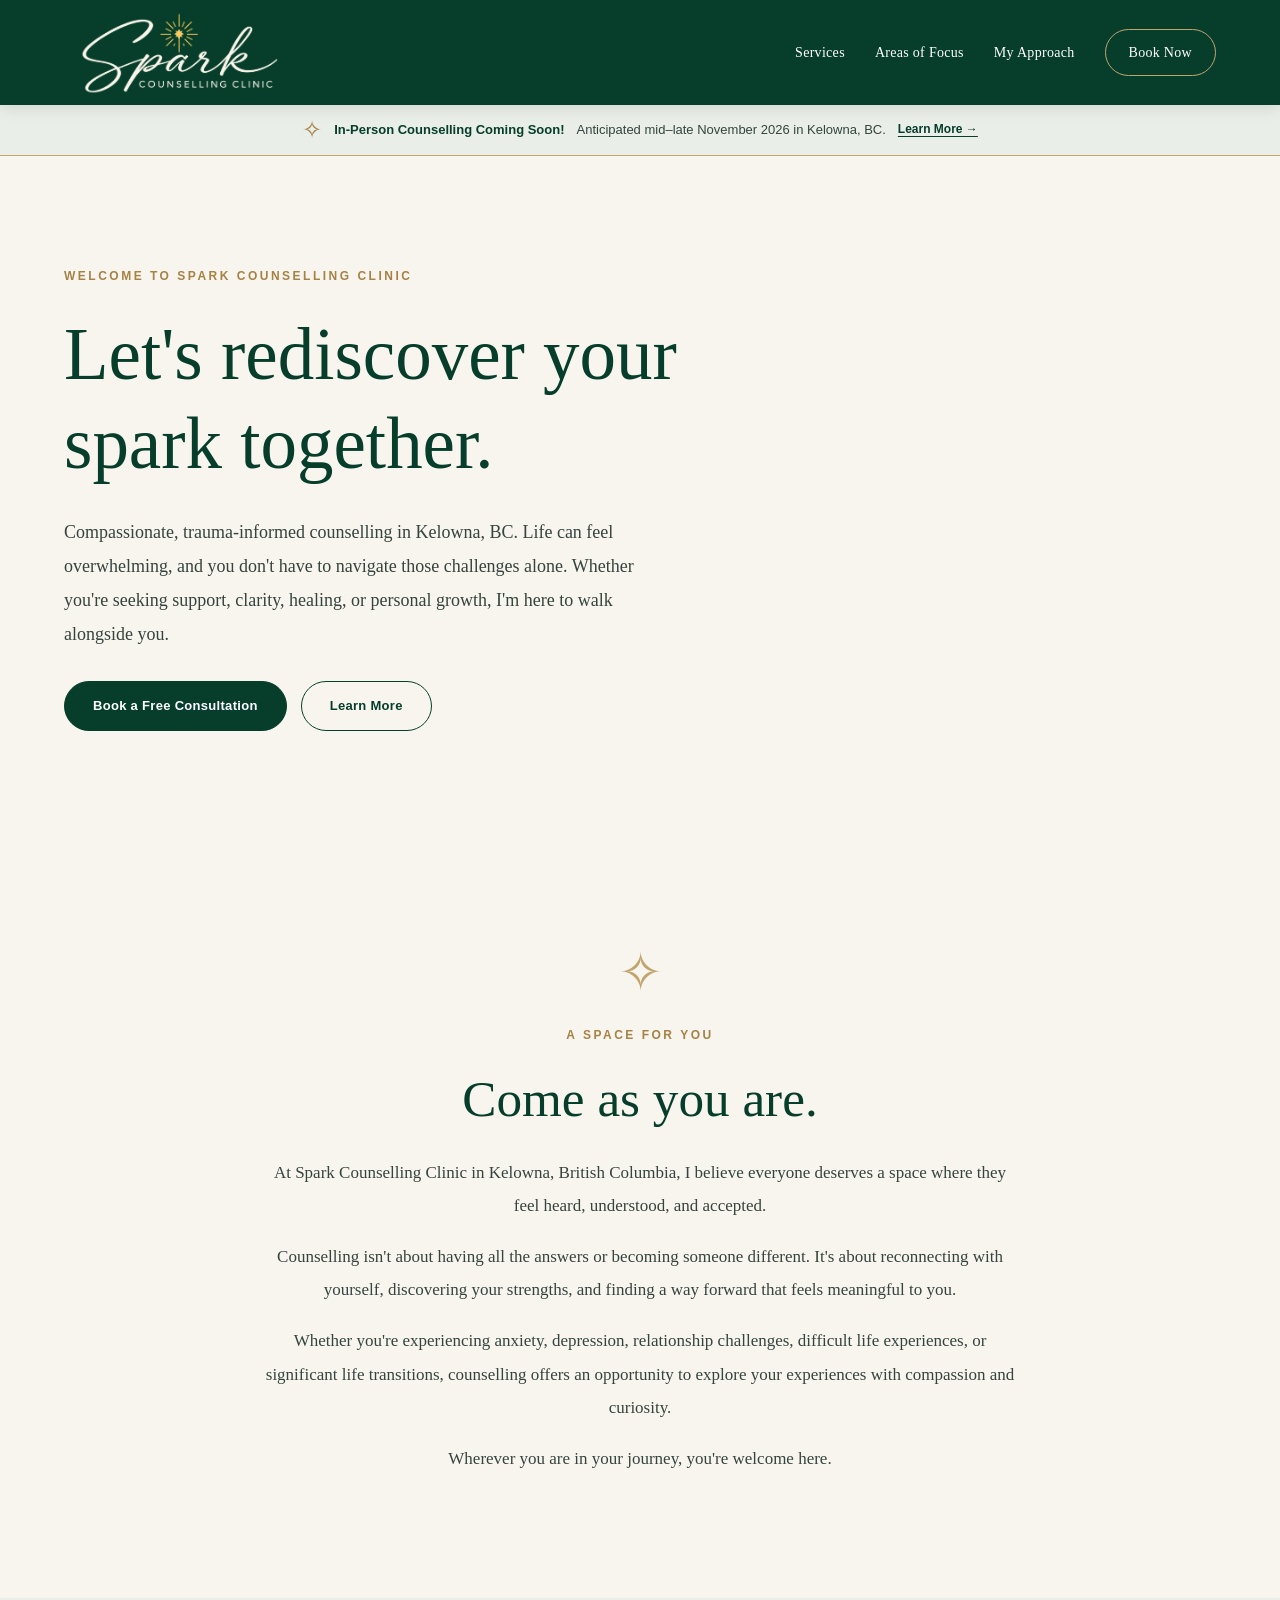
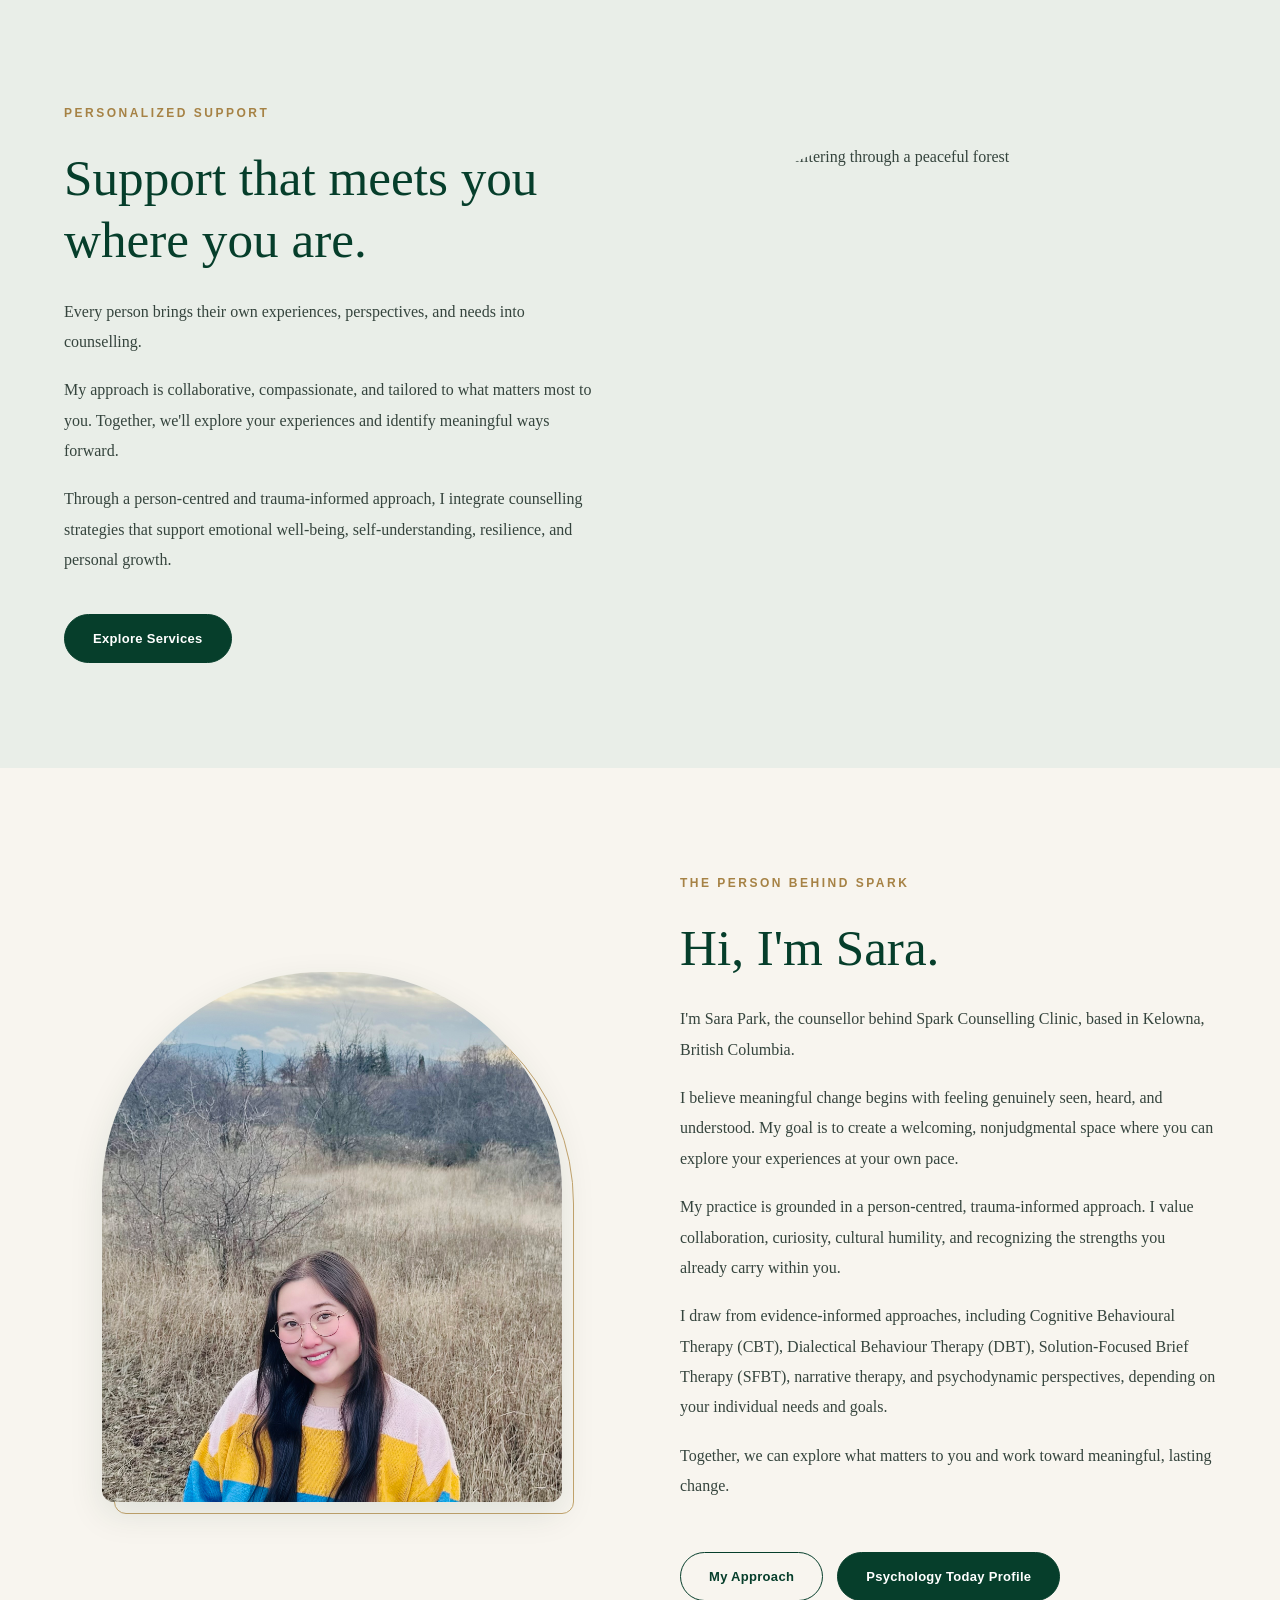
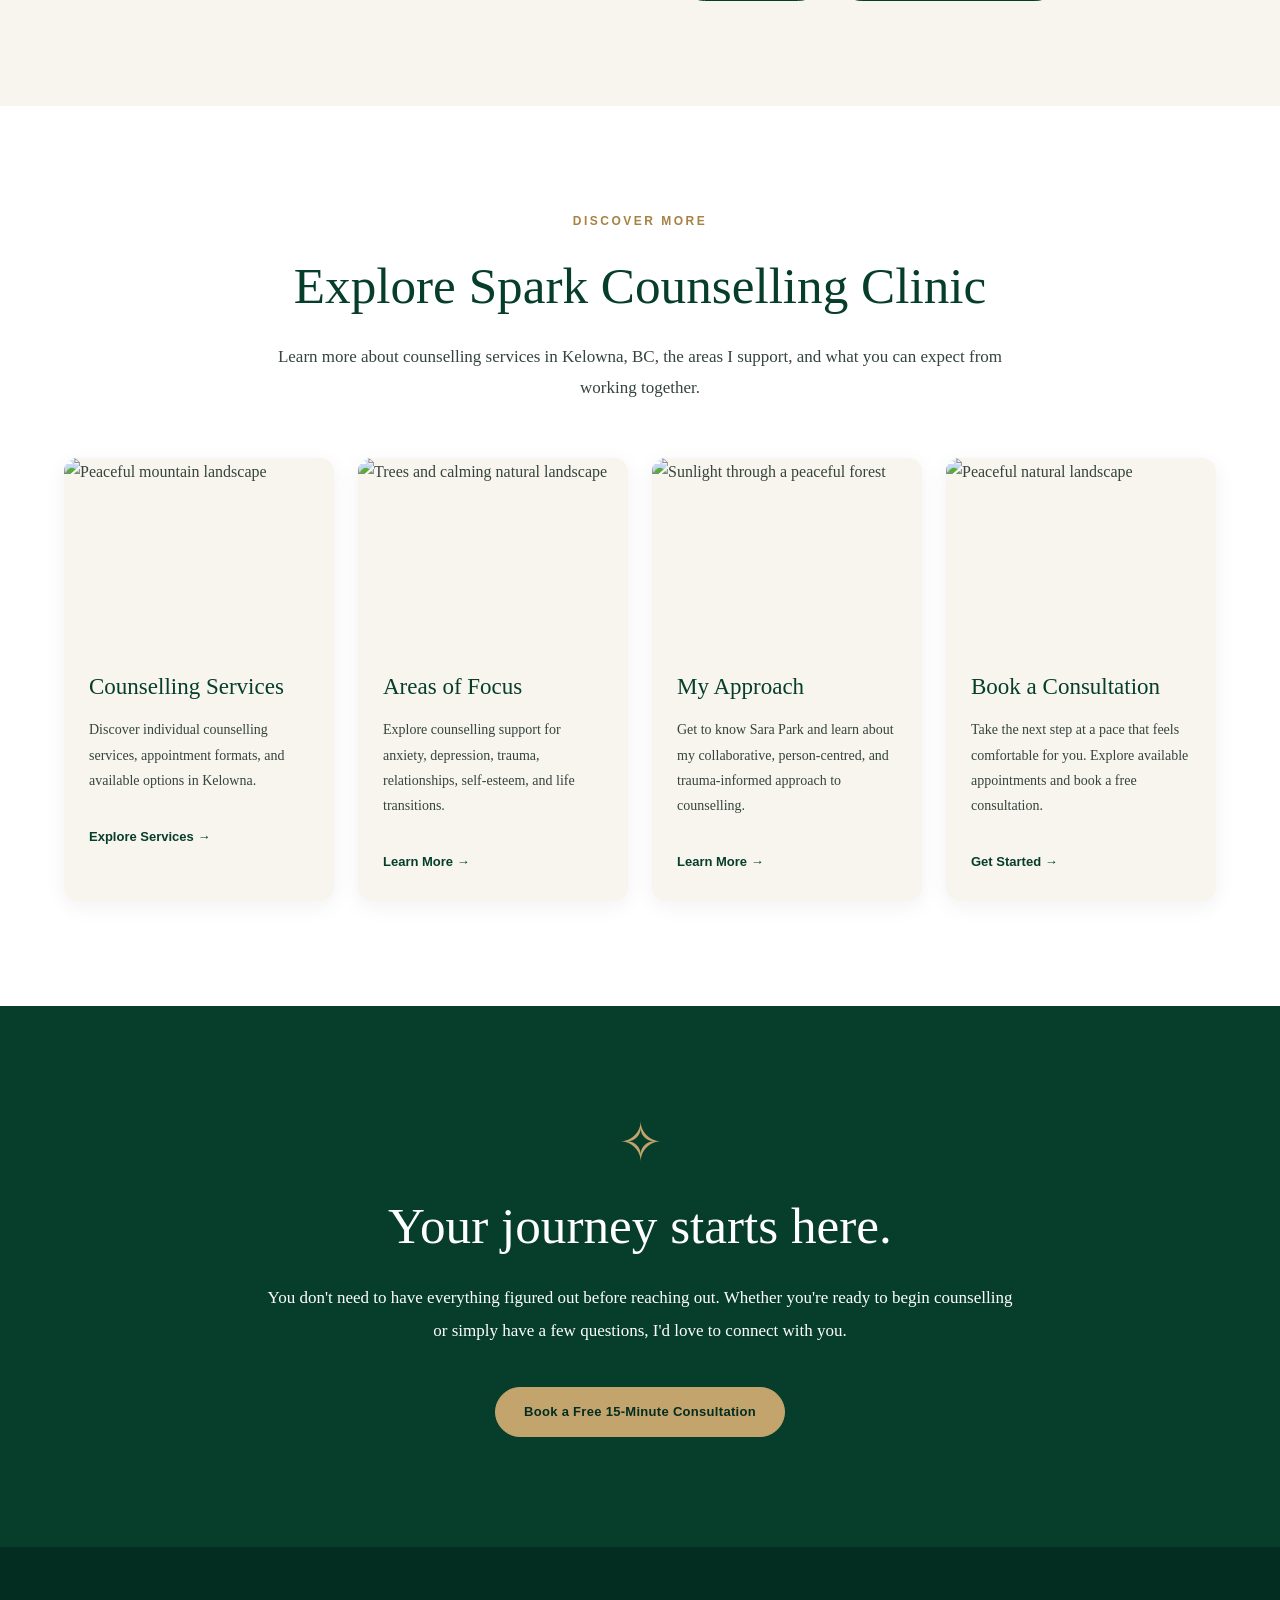
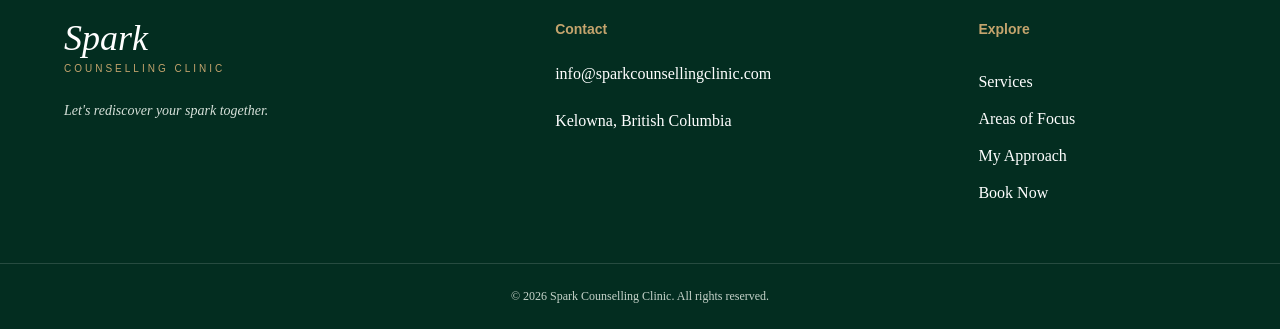
==== commit 54c751e5: "Update index.html" ====
--- a/index.html
+++ b/index.html
@@ -1,15 +1,79 @@
 
 <!DOCTYPE html>
-<html lang="en">
+<html lang="en-CA">
+
 <head>
   <meta charset="UTF-8">
-  <meta name="viewport" content="width=device-width, initial-scale=1.0">
-
-  <meta name="description" content="Spark Counselling Clinic offers compassionate counselling in Kelowna, BC. Individual, child and youth, and couples counselling by phone or video.">
-
-  <title>Spark Counselling Clinic | Kelowna, BC</title>
-
+  <meta name="viewport"
+        content="width=device-width, initial-scale=1.0">
+
+  <!-- PRIMARY SEO -->
+  <title>Counselling in Kelowna, BC | Spark Counselling Clinic</title>
+
+  <meta name="description"
+        content="Spark Counselling Clinic offers compassionate, trauma-informed counselling in Kelowna, BC. Support for anxiety, depression, trauma, relationships and life transitions.">
+
+  <meta name="robots"
+        content="index, follow">
+
+  <meta name="author"
+        content="Spark Counselling Clinic">
+
+  <link rel="canonical"
+        href="https://www.sparkcounsellingclinic.com/">
+
+  <!-- SOCIAL MEDIA SHARING -->
+  <meta property="og:type"
+        content="website">
+
+  <meta property="og:site_name"
+        content="Spark Counselling Clinic">
+
+  <meta property="og:title"
+        content="Counselling in Kelowna, BC | Spark Counselling Clinic">
+
+  <meta property="og:description"
+        content="Compassionate, person-centred and trauma-informed counselling in Kelowna, BC. Let's rediscover your spark together.">
+
+  <meta property="og:url"
+        content="https://www.sparkcounsellingclinic.com/">
+
+  <meta property="og:locale"
+        content="en_CA">
+
+  <!-- BUSINESS STRUCTURED DATA -->
+  <script type="application/ld+json">
+  {
+    "@context": "https://schema.org",
+    "@type": "ProfessionalService",
+    "name": "Spark Counselling Clinic",
+    "url": "https://www.sparkcounsellingclinic.com/",
+    "description": "Person-centred and trauma-informed counselling services supporting individuals navigating anxiety, depression, trauma, relationships and life transitions.",
+    "email": "info@sparkcounsellingclinic.com",
+    "areaServed": {
+      "@type": "City",
+      "name": "Kelowna",
+      "address": {
+        "@type": "PostalAddress",
+        "addressLocality": "Kelowna",
+        "addressRegion": "BC",
+        "addressCountry": "CA"
+      }
+    },
+    "founder": {
+      "@type": "Person",
+      "name": "Sara Park",
+      "jobTitle": "Counsellor"
+    },
+    "sameAs": [
+      "https://www.psychologytoday.com/profile/1832823"
+    ]
+  }
+  </script>
+
+  <!-- EXISTING STYLES -->
   <link rel="stylesheet" href="styles.css">
+
 </head>
 
 <body>
@@ -24,7 +88,7 @@
 
         <img
           src="spark-logo.png"
-          alt="Spark Counselling Clinic"
+          alt="Spark Counselling Clinic logo"
           class="site-logo">
       </a>
 
@@ -56,7 +120,8 @@
   <div class="announcement-banner">
     <div class="container">
 
-      <span class="announcement-icon" aria-hidden="true">✧</span>
+      <span class="announcement-icon"
+            aria-hidden="true">✧</span>
 
       <strong>In-Person Counselling Coming Soon!</strong>
 
@@ -85,6 +150,9 @@
         <h1>Let's rediscover your spark together.</h1>
 
         <p class="hero-description">
+          Compassionate, trauma-informed counselling
+          in Kelowna, BC.
+
           Life can feel overwhelming, and you don't
           have to navigate those challenges alone.
           Whether you're seeking support, clarity,
@@ -102,7 +170,8 @@
             Book a Free Consultation
           </a>
 
-          <a href="approach.html" class="button outline">
+          <a href="approach.html"
+             class="button outline">
             Learn More
           </a>
 
@@ -115,16 +184,18 @@
     <section class="content-section ivory-section">
       <div class="container narrow-content center-text">
 
-        <span class="gold-spark" aria-hidden="true">✧</span>
+        <span class="gold-spark"
+              aria-hidden="true">✧</span>
 
         <p class="eyebrow">A SPACE FOR YOU</p>
 
         <h2>Come as you are.</h2>
 
         <p>
-          At Spark Counselling Clinic, I believe
-          everyone deserves a space where they
-          feel heard, understood, and accepted.
+          At Spark Counselling Clinic in Kelowna,
+          British Columbia, I believe everyone deserves
+          a space where they feel heard, understood,
+          and accepted.
         </p>
 
         <p>
@@ -136,6 +207,15 @@
         </p>
 
         <p>
+          Whether you're experiencing anxiety,
+          depression, relationship challenges,
+          difficult life experiences, or significant
+          life transitions, counselling offers an
+          opportunity to explore your experiences
+          with compassion and curiosity.
+        </p>
+
+        <p>
           Wherever you are in your journey,
           you're welcome here.
         </p>
@@ -165,7 +245,16 @@
             and identify meaningful ways forward.
           </p>
 
-          <a href="services.html" class="button primary">
+          <p>
+            Through a person-centred and trauma-informed
+            approach, I integrate counselling strategies
+            that support emotional well-being,
+            self-understanding, resilience, and
+            personal growth.
+          </p>
+
+          <a href="services.html"
+             class="button primary">
             Explore Services
           </a>
 
@@ -185,19 +274,19 @@
     <section class="content-section ivory-section">
       <div class="container two-column">
 
-        <!-- SARA'S PROFESSIONAL PHOTO -->
+        <!-- PROFESSIONAL PHOTO -->
         <div class="meet-photo">
 
           <img
             src="bio_pic.jpeg"
-            alt="Sara Park, counsellor and founder of Spark Counselling Clinic"
+            alt="Sara Park, counsellor and founder of Spark Counselling Clinic in Kelowna, BC"
             loading="lazy"
             width="600"
             height="800">
 
         </div>
 
-        <!-- SARA'S BIOGRAPHY -->
+        <!-- BIOGRAPHY -->
         <div class="section-copy">
 
           <p class="eyebrow">
@@ -208,7 +297,8 @@
 
           <p>
             I'm Sara Park, the counsellor behind
-            Spark Counselling Clinic.
+            Spark Counselling Clinic, based in
+            Kelowna, British Columbia.
           </p>
 
           <p>
@@ -227,6 +317,15 @@
           </p>
 
           <p>
+            I draw from evidence-informed approaches,
+            including Cognitive Behavioural Therapy (CBT),
+            Dialectical Behaviour Therapy (DBT),
+            Solution-Focused Brief Therapy (SFBT),
+            narrative therapy, and psychodynamic perspectives,
+            depending on your individual needs and goals.
+          </p>
+
+          <p>
             Together, we can explore what matters
             to you and work toward meaningful,
             lasting change.
@@ -234,7 +333,8 @@
 
           <div class="button-group">
 
-            <a href="approach.html" class="button outline">
+            <a href="approach.html"
+               class="button outline">
               My Approach
             </a>
 
@@ -264,8 +364,10 @@
           <h2>Explore Spark Counselling Clinic</h2>
 
           <p>
-            Learn more about the support available
-            and what you can expect from counselling.
+            Learn more about counselling services
+            in Kelowna, BC, the areas I support,
+            and what you can expect from
+            working together.
           </p>
 
         </div>
@@ -282,15 +384,17 @@
 
             <div class="card-content">
 
-              <h3>Services</h3>
+              <h3>Counselling Services</h3>
 
               <p>
-                Discover counselling services
-                and appointment options.
+                Discover individual counselling
+                services, appointment formats,
+                and available options in Kelowna.
               </p>
 
-              <a href="services.html" class="text-link">
-                Learn More →
+              <a href="services.html"
+                 class="text-link">
+                Explore Services →
               </a>
 
             </div>
@@ -309,11 +413,14 @@
               <h3>Areas of Focus</h3>
 
               <p>
-                Explore the concerns and challenges
-                we can work through together.
+                Explore counselling support for
+                anxiety, depression, trauma,
+                relationships, self-esteem,
+                and life transitions.
               </p>
 
-              <a href="areas.html" class="text-link">
+              <a href="areas.html"
+                 class="text-link">
                 Learn More →
               </a>
 
@@ -333,11 +440,14 @@
               <h3>My Approach</h3>
 
               <p>
-                Learn about my counselling
-                philosophy and approach.
+                Get to know Sara Park
+                and learn about my collaborative,
+                person-centred, and trauma-informed
+                approach to counselling.
               </p>
 
-              <a href="approach.html" class="text-link">
+              <a href="approach.html"
+                 class="text-link">
                 Learn More →
               </a>
 
@@ -354,14 +464,17 @@
 
             <div class="card-content">
 
-              <h3>Book Now</h3>
+              <h3>Book a Consultation</h3>
 
               <p>
                 Take the next step at a pace
                 that feels comfortable for you.
+                Explore available appointments
+                and book a free consultation.
               </p>
 
-              <a href="book.html" class="text-link">
+              <a href="book.html"
+                 class="text-link">
                 Get Started →
               </a>
 
@@ -376,7 +489,8 @@
     <section class="closing-section">
       <div class="container closing-inner">
 
-        <span class="gold-spark" aria-hidden="true">✧</span>
+        <span class="gold-spark"
+              aria-hidden="true">✧</span>
 
         <h2>Your journey starts here.</h2>
 
@@ -442,10 +556,16 @@
     </div>
 
     <div class="footer-bottom">
-      <p>© 2026 Spark Counselling Clinic. All rights reserved.</p>
+
+      <p>
+        © 2026 Spark Counselling Clinic.
+        All rights reserved.
+      </p>
+
     </div>
   </footer>
 
+  <!-- EXISTING JAVASCRIPT -->
   <script src="script.js"></script>
 
 </body>
--- a/styles.css
+++ b/styles.css
@@ -1,9 +1,8 @@
+
 /* =========================================
    SPARK COUNSELLING CLINIC
    COMPLETE WEBSITE STYLES
    ========================================= */
-
-/* COLOUR PALETTE */
 
 :root {
   --forest: #063E2B;
@@ -78,9 +77,7 @@
   outline-offset: 4px;
 }
 
-/* =========================================
-   HEADER & NAVIGATION
-   ========================================= */
+/* HEADER */
 
 .site-header {
   background: var(--forest);
@@ -110,6 +107,8 @@
   height: auto;
   object-fit: contain;
 }
+
+/* NAVIGATION */
 
 .nav-links {
   display: flex;
@@ -148,9 +147,7 @@
   display: none;
 }
 
-/* =========================================
-   IN-PERSON ANNOUNCEMENT
-   ========================================= */
+/* IN-PERSON ANNOUNCEMENT */
 
 .announcement-banner {
   background: var(--sage-light);
@@ -177,7 +174,6 @@
   color: var(--forest);
   font-family: Arial, sans-serif;
   font-size: 13px;
-  letter-spacing: .2px;
 }
 
 .announcement-banner span:not(.announcement-icon) {
@@ -195,9 +191,7 @@
   text-underline-offset: 3px;
 }
 
-/* =========================================
-   BUTTONS
-   ========================================= */
+/* BUTTONS */
 
 .button {
   display: inline-block;
@@ -255,7 +249,7 @@
   margin-top: 30px;
 }
 
-/* TYPOGRAPHY DETAILS */
+/* DECORATIVE ELEMENTS */
 
 .eyebrow {
   color: #A68245;
@@ -290,9 +284,7 @@
   text-decoration: underline;
 }
 
-/* =========================================
-   HOMEPAGE HERO
-   ========================================= */
+/* HOMEPAGE HERO */
 
 .hero-section {
   min-height: 625px;
@@ -326,9 +318,7 @@
   line-height: 1.9;
 }
 
-/* =========================================
-   PAGE HERO
-   ========================================= */
+/* INTERIOR PAGE HERO */
 
 .page-hero {
   background: var(--ivory);
@@ -379,9 +369,7 @@
   margin-right: auto;
 }
 
-/* =========================================
-   SHARED SECTIONS
-   ========================================= */
+/* SHARED CONTENT SECTIONS */
 
 .content-section {
   background: var(--white);
@@ -420,7 +408,7 @@
   font-size: 17px;
 }
 
-/* TWO-COLUMN SECTIONS */
+/* TWO COLUMN LAYOUT */
 
 .two-column {
   display: grid;
@@ -445,39 +433,53 @@
   border-radius: 200px 200px 12px 12px;
 }
 
-/* MEET SARA PLACEHOLDER */
-
-.meet-art {
-  min-height: 470px;
-  background: linear-gradient(
-    145deg,
-    #D9E2D6,
-    #F4F0E6
-  );
-  border-radius: 200px 200px 12px 12px;
-  border: 1px solid #C8D3C7;
-  display: flex;
-  justify-content: center;
-  align-items: center;
-  flex-direction: column;
-  padding: 35px;
-  text-align: center;
-}
-
-.meet-art .gold-spark {
-  font-size: 100px;
-  margin-bottom: 10px;
-}
-
-.meet-art p {
-  color: var(--forest);
-  font-size: 20px;
-  font-style: italic;
-}
-
 /* =========================================
-   HOMEPAGE EXPLORE CARDS
+   MEET SARA - BIOGRAPHY PHOTO
    ========================================= */
+
+.meet-photo {
+  position: relative;
+  width: 100%;
+  max-width: 460px;
+  margin: 0 auto;
+}
+
+/* MAIN PHOTO */
+
+.meet-photo img {
+  display: block;
+  position: relative;
+  z-index: 1;
+
+  width: 100%;
+  height: 530px;
+
+  object-fit: cover;
+  object-position: center 25%;
+
+  border-radius: 220px 220px 12px 12px;
+
+  box-shadow: 0 12px 35px rgba(6,62,43,.10);
+}
+
+/* OFFSET GOLD BORDER */
+
+.meet-photo::before {
+  content: "";
+  position: absolute;
+
+  top: 12px;
+  left: 12px;
+  right: -12px;
+  bottom: -12px;
+
+  border: 1px solid var(--gold);
+  border-radius: 220px 220px 12px 12px;
+
+  pointer-events: none;
+}
+
+/* HOMEPAGE EXPLORE CARDS */
 
 .card-grid {
   display: grid;
@@ -517,9 +519,7 @@
   font-size: 14px;
 }
 
-/* =========================================
-   COUNSELLING SERVICE CARDS
-   ========================================= */
+/* SERVICE CARDS */
 
 .service-grid {
   display: grid;
@@ -590,7 +590,6 @@
 
 .service-card.coming-soon:hover {
   transform: none;
-  box-shadow: 0 5px 20px rgba(10,40,25,.04);
 }
 
 .unavailable-button {
@@ -616,9 +615,7 @@
   line-height: 1.9;
 }
 
-/* =========================================
-   AREAS OF FOCUS / INFORMATION CARDS
-   ========================================= */
+/* AREAS OF FOCUS */
 
 .focus-grid {
   display: grid;
@@ -653,9 +650,7 @@
   margin-bottom: 22px;
 }
 
-/* =========================================
-   CLOSING SECTION
-   ========================================= */
+/* CLOSING SECTION */
 
 .closing-section {
   background: var(--forest);
@@ -682,9 +677,7 @@
   margin-top: 22px;
 }
 
-/* =========================================
-   FOOTER
-   ========================================= */
+/* FOOTER */
 
 .site-footer {
   background: var(--forest-dark);
@@ -761,6 +754,7 @@
    ========================================= */
 
 @media (max-width: 950px) {
+
   .site-logo {
     width: 190px;
   }
@@ -807,6 +801,14 @@
     gap: 50px;
   }
 
+  .meet-photo {
+    max-width: 400px;
+  }
+
+  .meet-photo img {
+    height: 480px;
+  }
+
   .card-grid,
   .focus-grid {
     grid-template-columns: repeat(2, minmax(0,1fr));
@@ -826,6 +828,7 @@
    ========================================= */
 
 @media (max-width: 650px) {
+
   html {
     scroll-padding-top: 90px;
   }
@@ -850,10 +853,6 @@
   .announcement-banner strong,
   .announcement-banner span:not(.announcement-icon) {
     font-size: 12px;
-  }
-
-  .announcement-icon {
-    font-size: 20px;
   }
 
   .hero-section {
@@ -888,10 +887,6 @@
     font-size: 43px;
   }
 
-  .page-hero p:not(.eyebrow) {
-    font-size: 16px;
-  }
-
   .content-section,
   .tinted-section,
   .closing-section {
@@ -903,9 +898,24 @@
     border-radius: 140px 140px 12px 12px;
   }
 
-  .meet-art {
-    min-height: 340px;
-    border-radius: 150px 150px 12px 12px;
+  /* BIO PHOTO MOBILE */
+
+  .meet-photo {
+    max-width: 320px;
+    margin-bottom: 15px;
+  }
+
+  .meet-photo img {
+    height: 390px;
+    border-radius: 160px 160px 12px 12px;
+  }
+
+  .meet-photo::before {
+    top: 9px;
+    left: 9px;
+    right: -9px;
+    bottom: -9px;
+    border-radius: 160px 160px 12px 12px;
   }
 
   .card-grid,
@@ -940,11 +950,10 @@
   }
 }
 
-/* =========================================
-   REDUCED MOTION
-   ========================================= */
+/* REDUCED MOTION */
 
 @media (prefers-reduced-motion: reduce) {
+
   html {
     scroll-behavior: auto;
   }
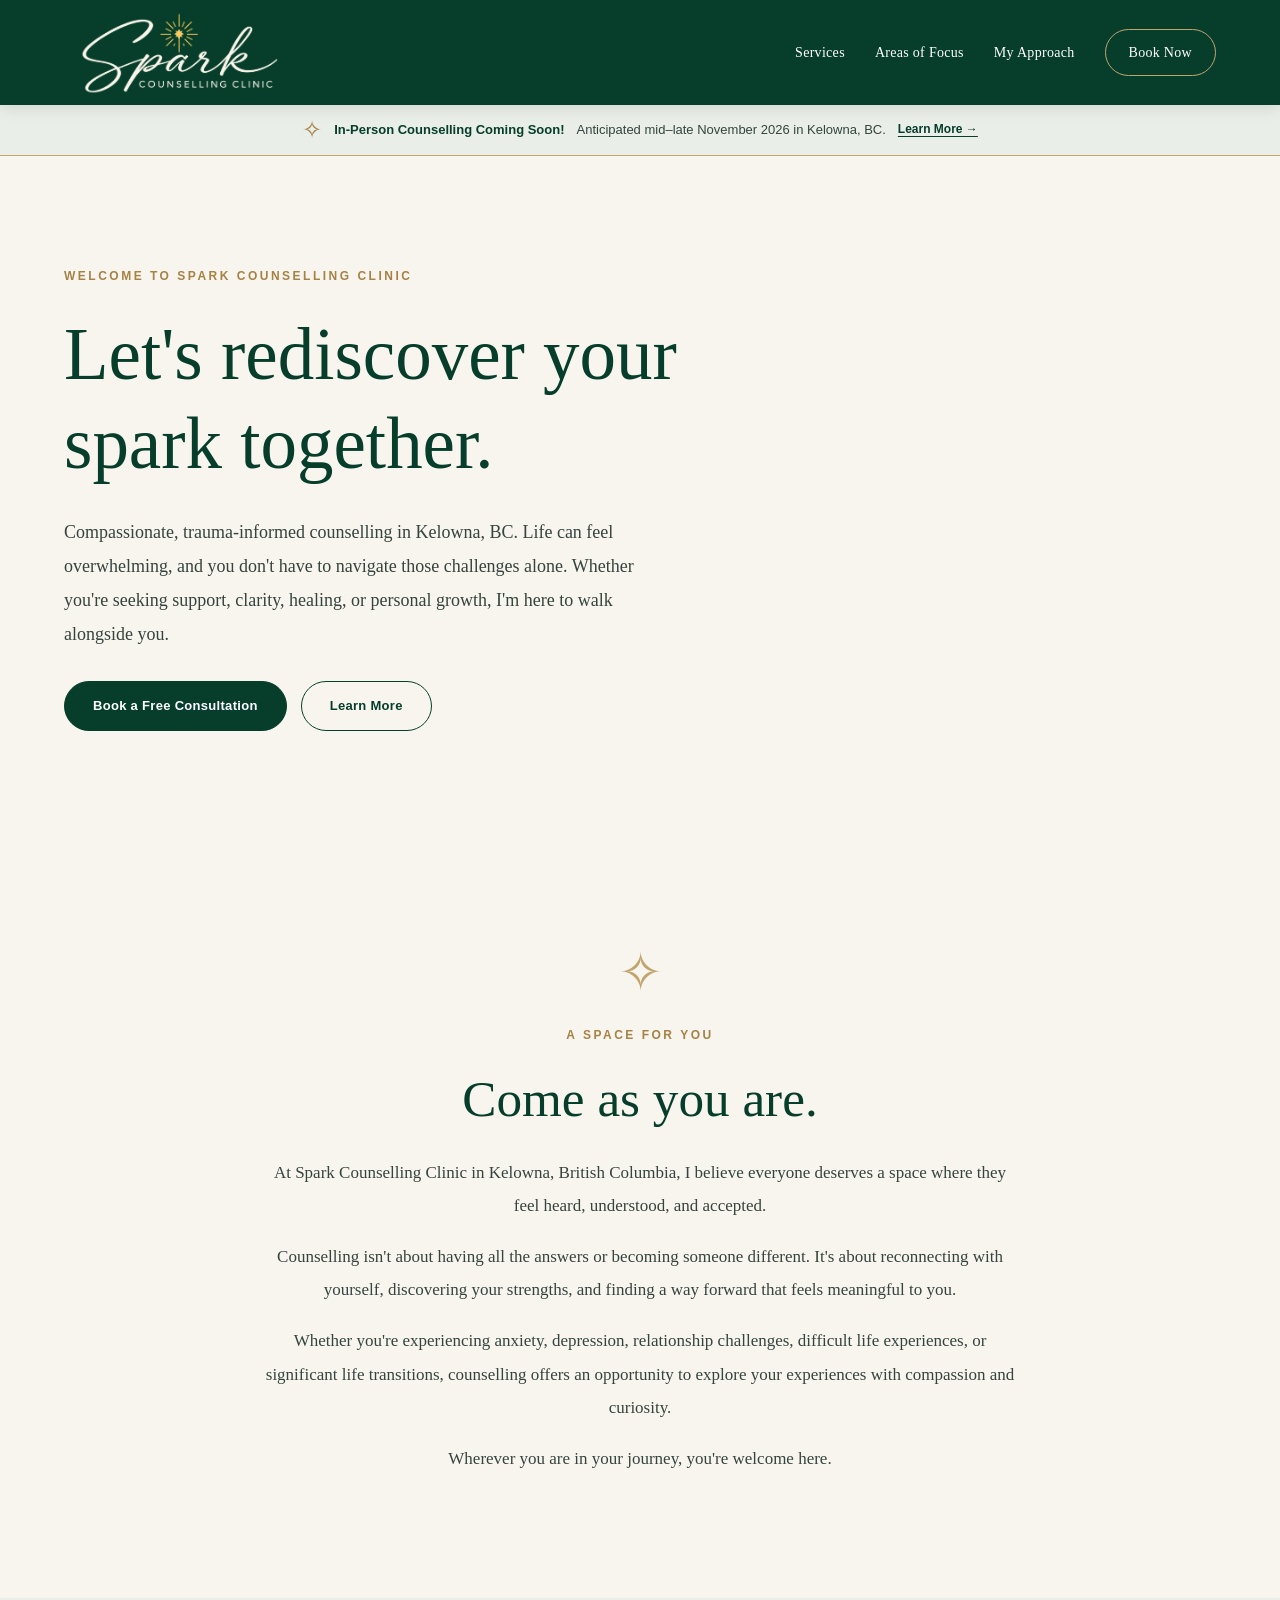
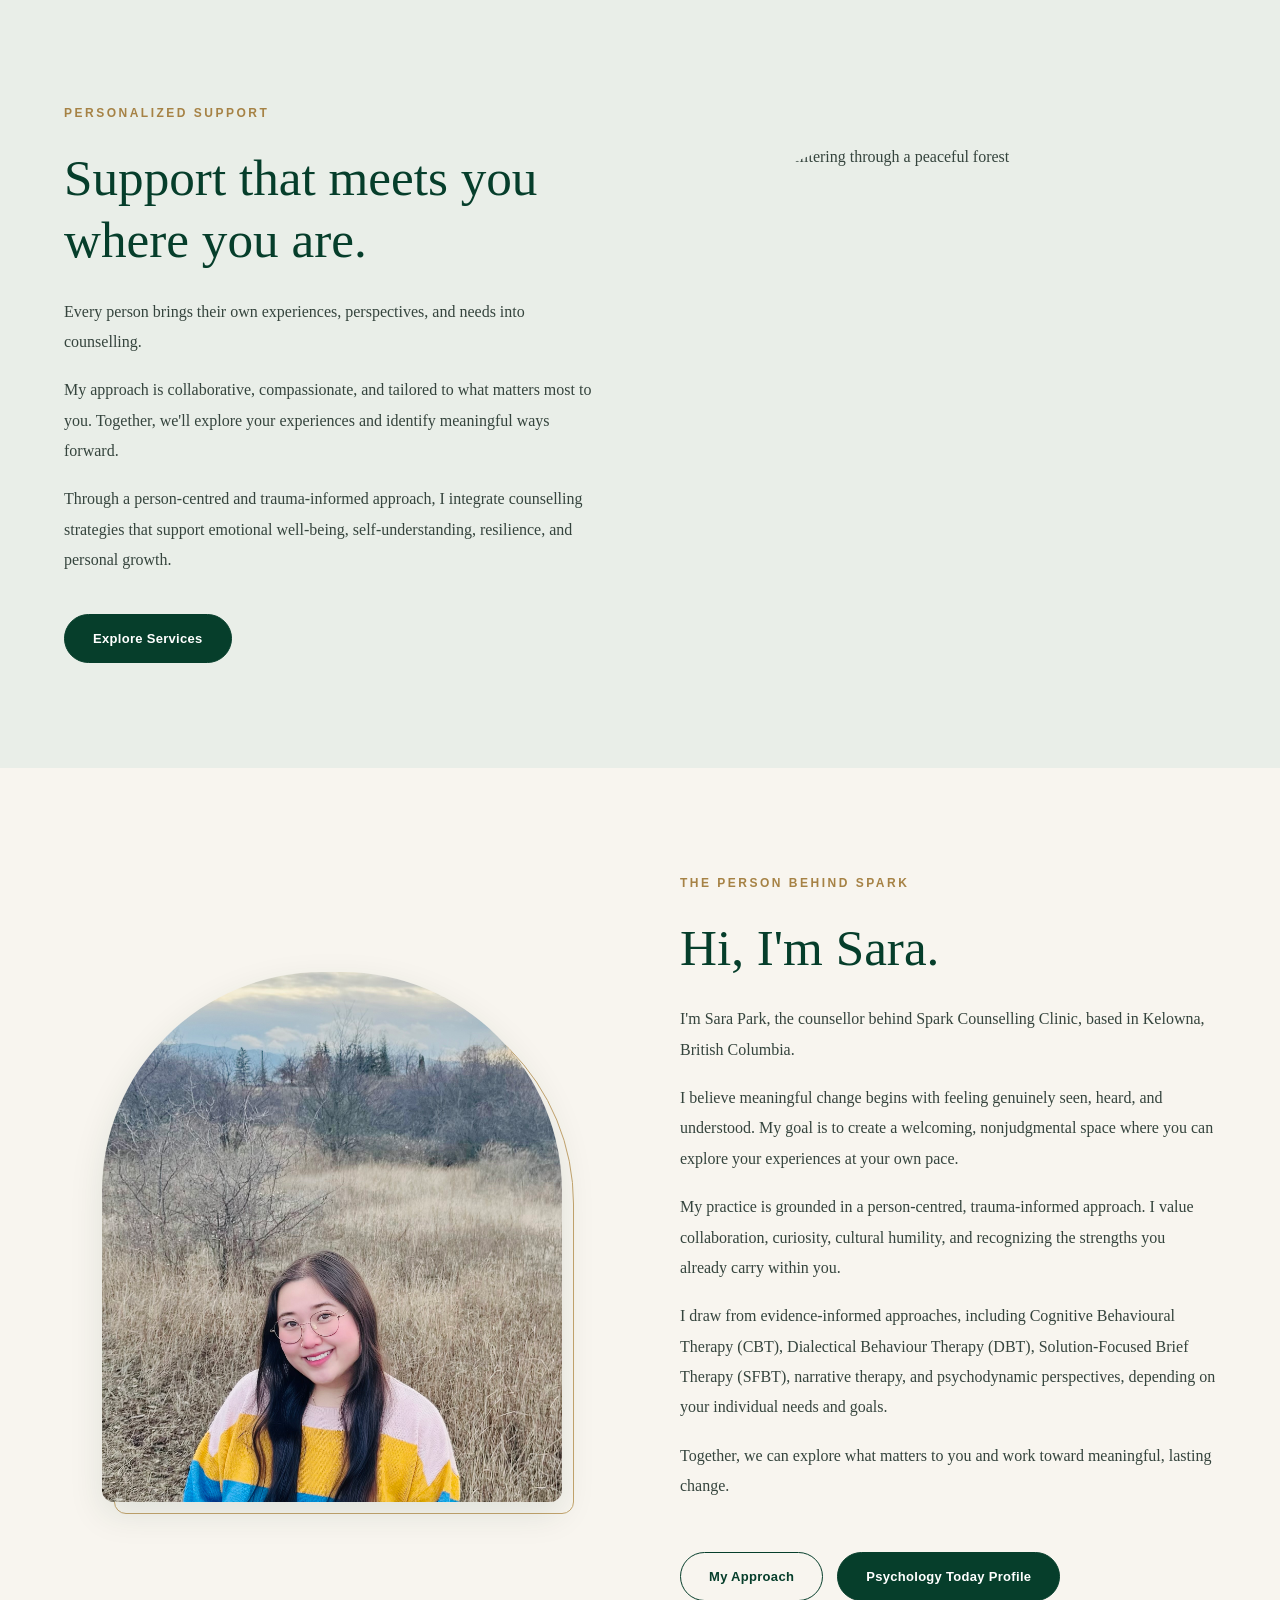
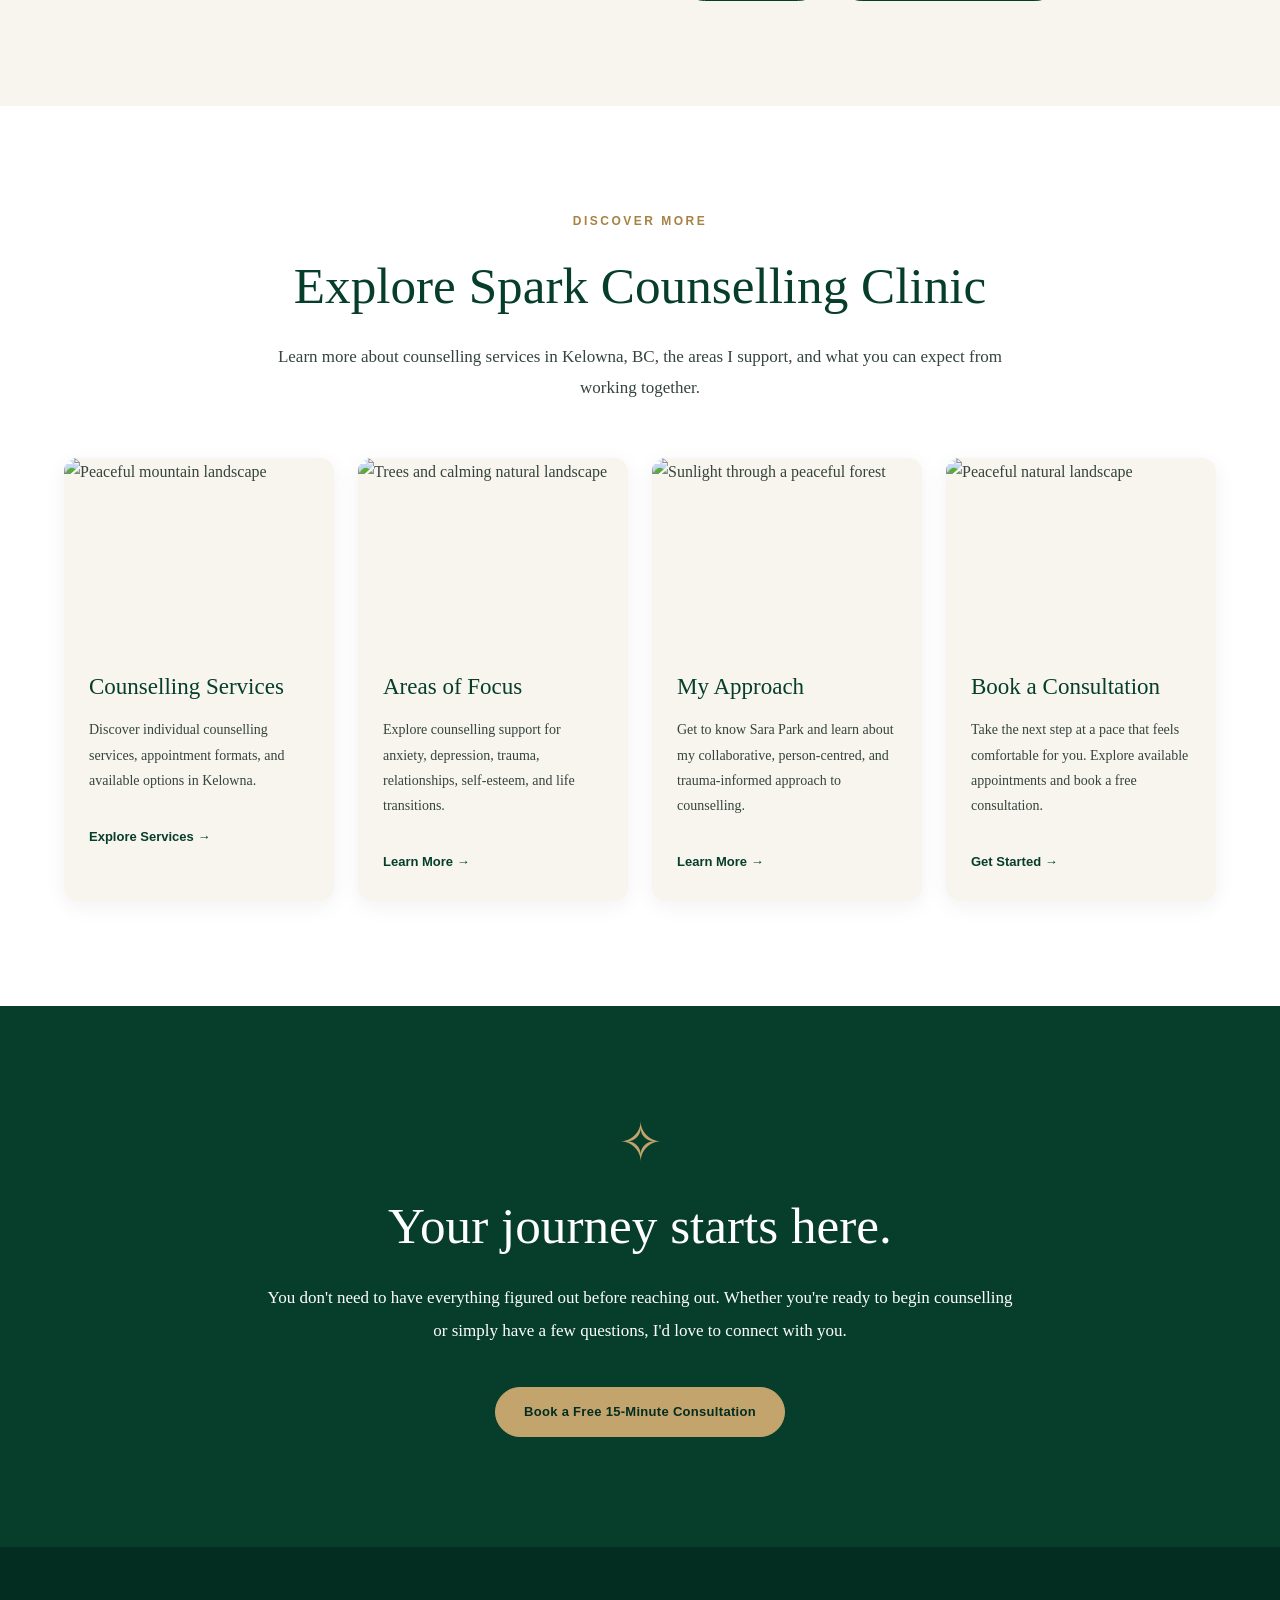
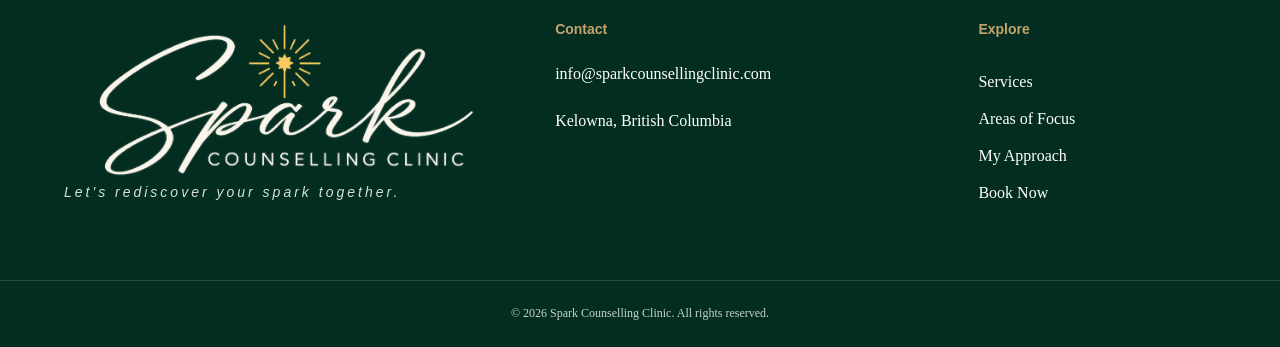
==== commit bd9dc30f: "Update index.html" ====
--- a/index.html
+++ b/index.html
@@ -20,7 +20,7 @@
         content="Spark Counselling Clinic">
 
   <link rel="canonical"
-        href="https://www.sparkcounsellingclinic.com/">
+        href="https://sparkcounsellingclinic.com/">
 
   <!-- SOCIAL MEDIA SHARING -->
   <meta property="og:type"
@@ -36,7 +36,7 @@
         content="Compassionate, person-centred and trauma-informed counselling in Kelowna, BC. Let's rediscover your spark together.">
 
   <meta property="og:url"
-        content="https://www.sparkcounsellingclinic.com/">
+        content="https://sparkcounsellingclinic.com/">
 
   <meta property="og:locale"
         content="en_CA">
@@ -518,15 +518,26 @@
   <footer class="site-footer">
     <div class="container footer-inner">
 
-      <div class="footer-brand">
-
-        <h3>Spark</h3>
-
-        <p>COUNSELLING CLINIC</p>
-
-        <p>Let's rediscover your spark together.</p>
-
-      </div>
+      
+<div class="footer-brand">
+
+  <a href="index.html"
+     class="footer-logo-link"
+     aria-label="Spark Counselling Clinic home">
+
+    <img
+      src="spark-logo.png"
+      alt="Spark Counselling Clinic"
+      class="footer-logo"
+      loading="lazy">
+
+  </a>
+
+  <p class="footer-tagline">
+    Let's rediscover your spark together.
+  </p>
+
+</div>
 
       <div class="footer-contact">
 
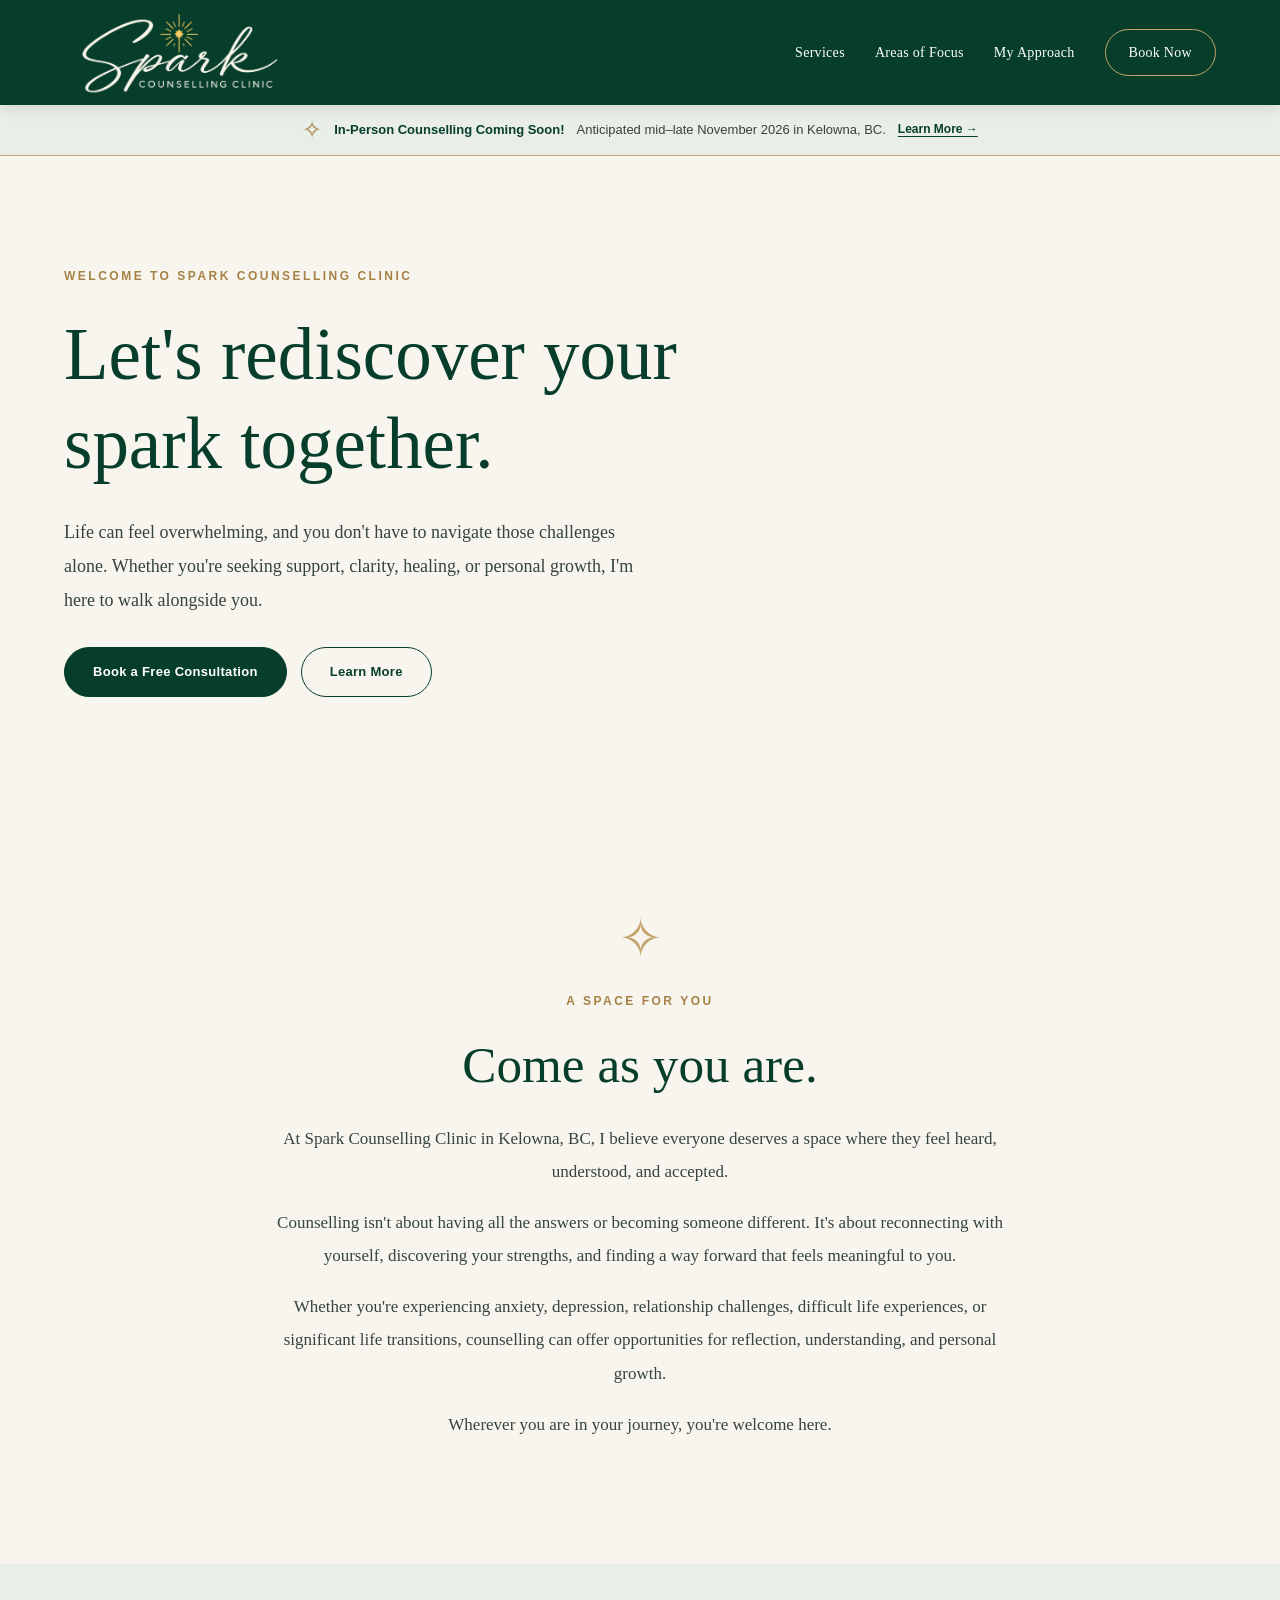
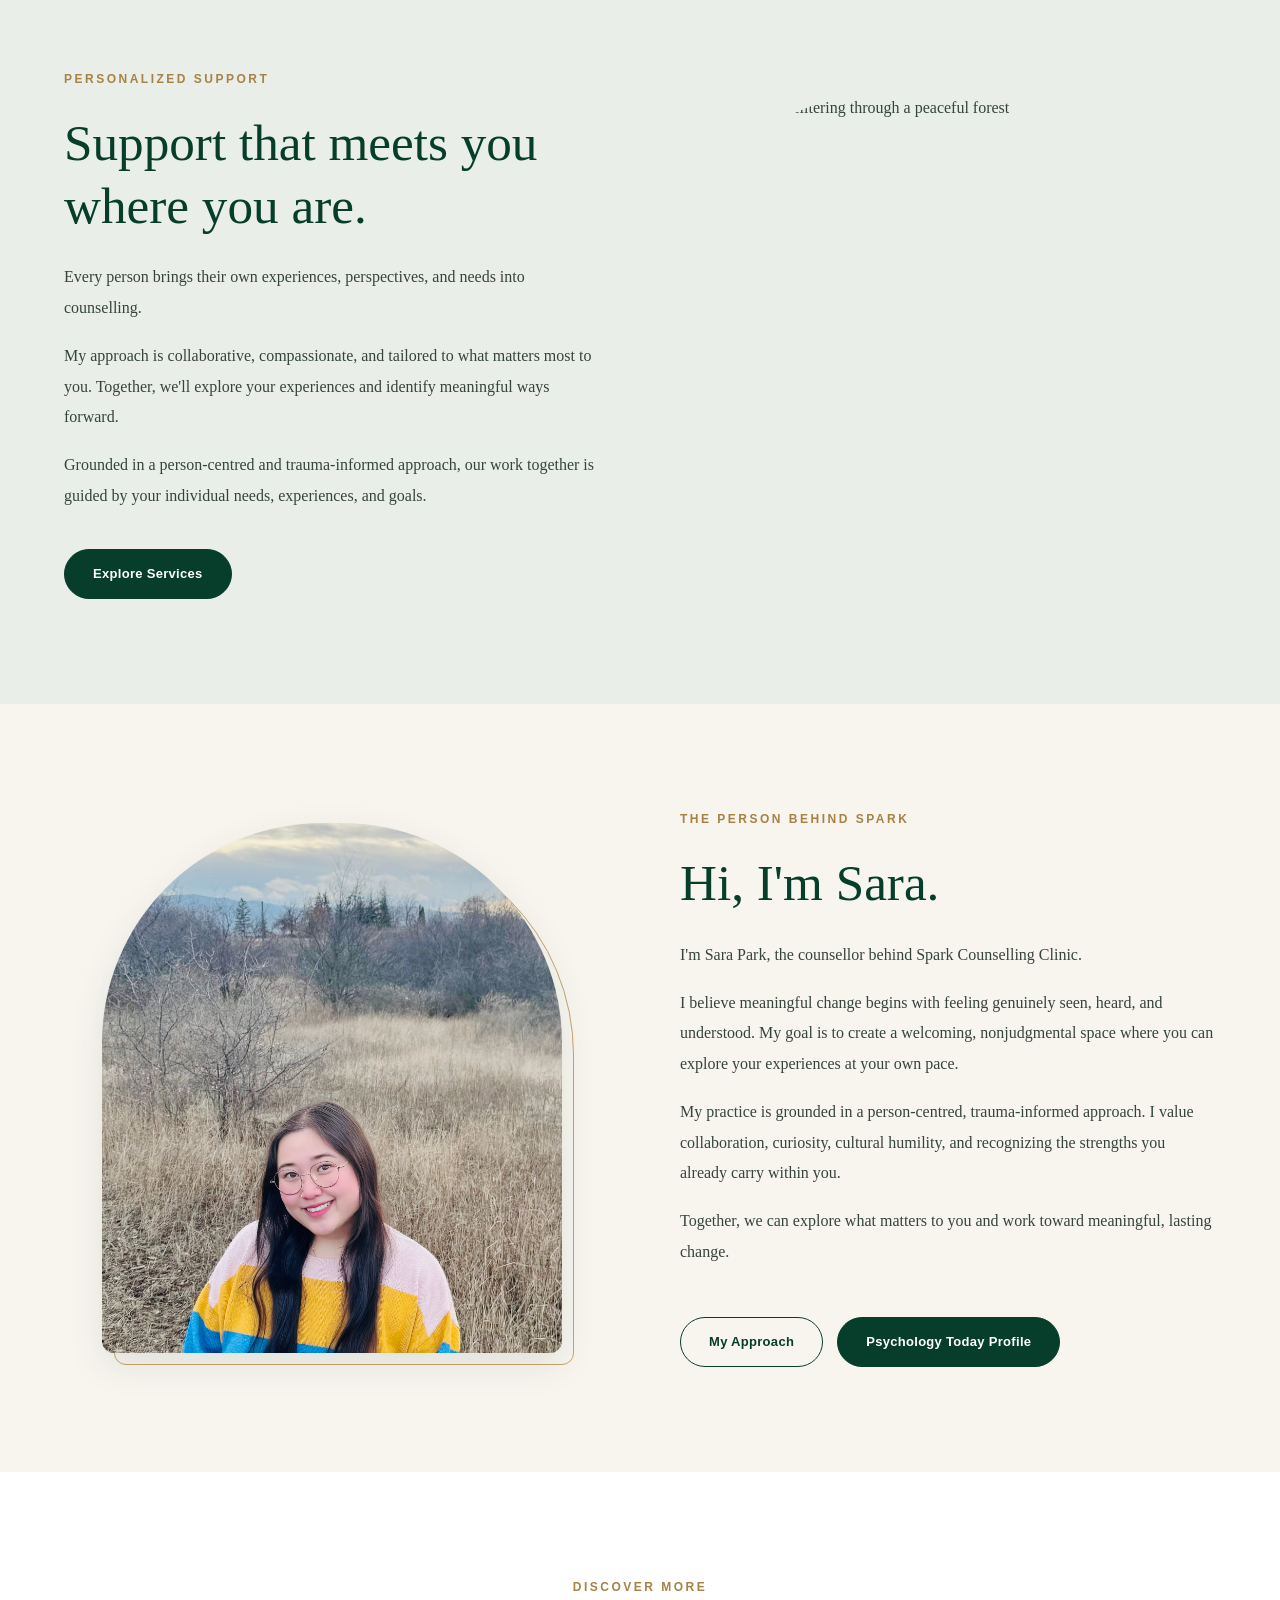
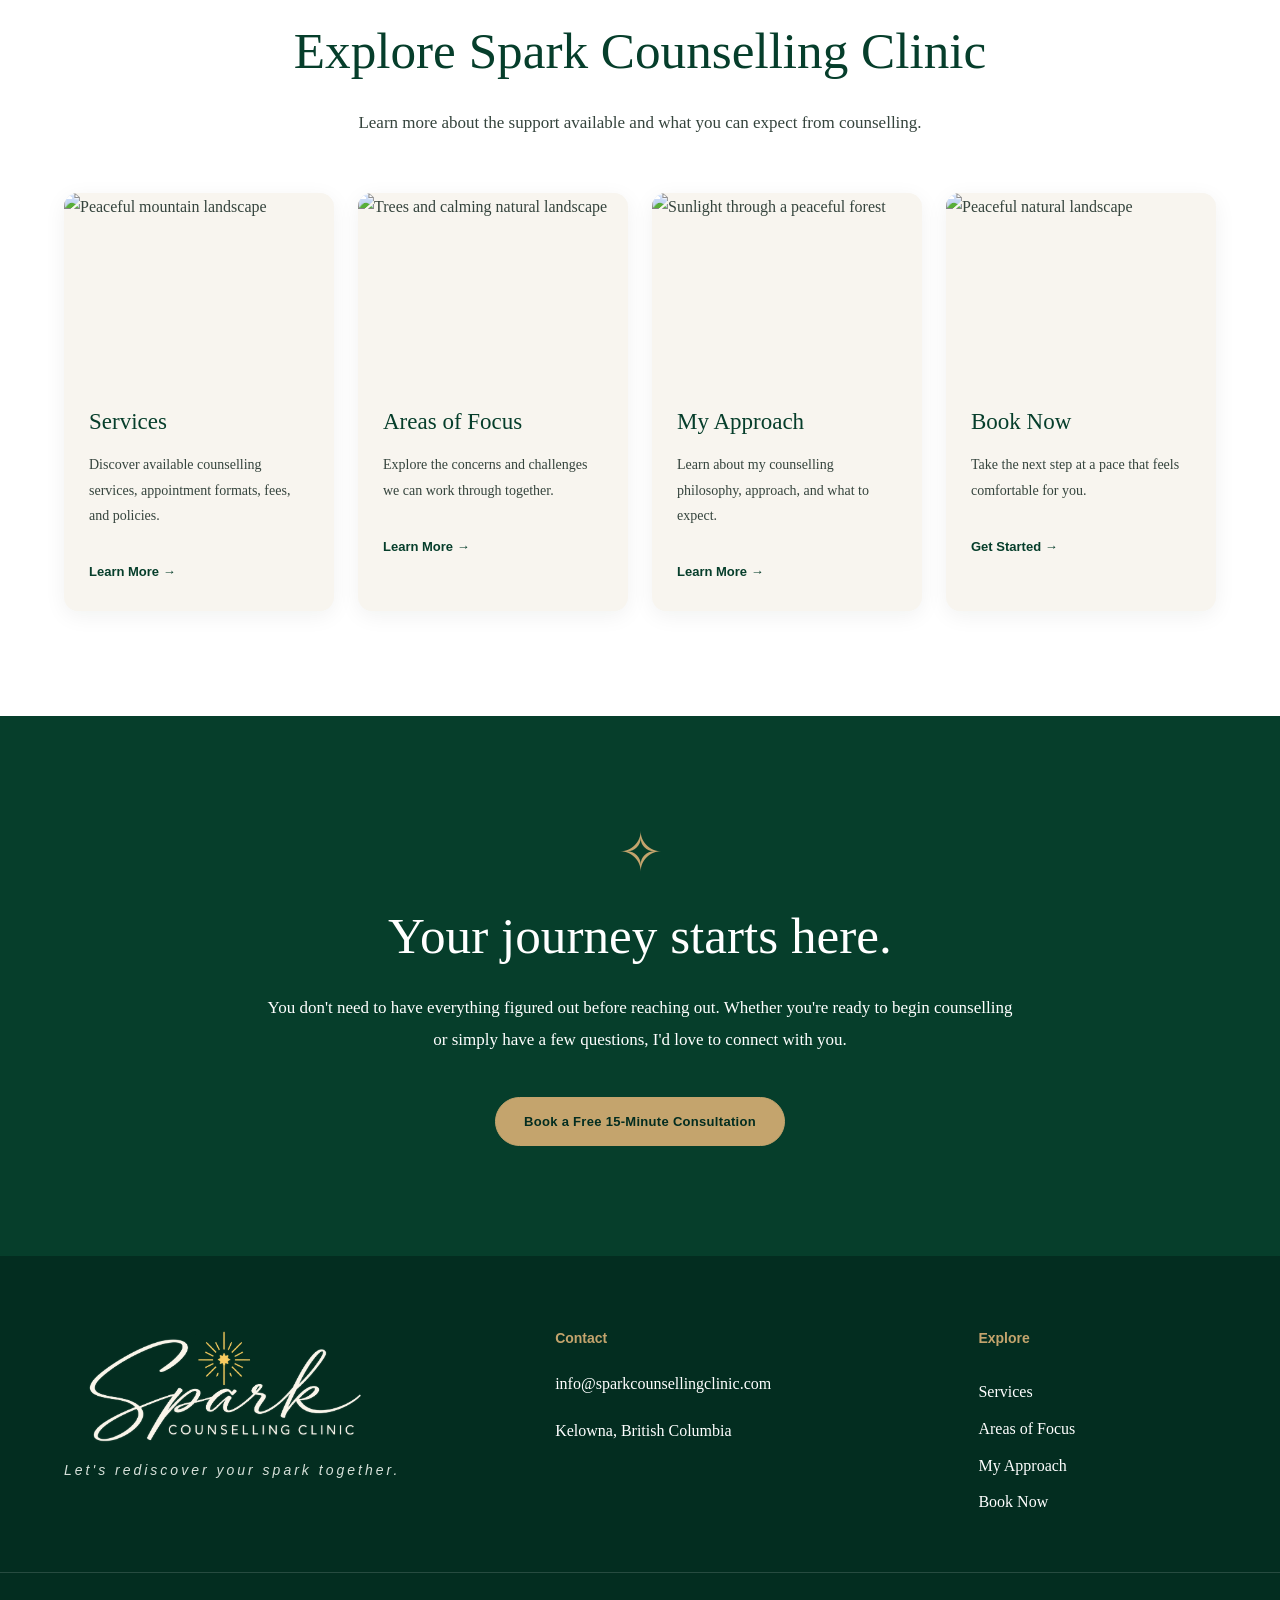
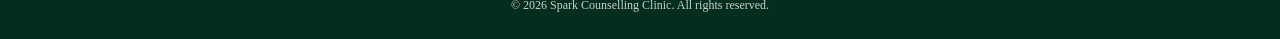
==== commit 63cea612: "Update index.html" ====
--- a/index.html
+++ b/index.html
@@ -1,583 +1,373 @@
-
 <!DOCTYPE html>
 <html lang="en-CA">
-
 <head>
   <meta charset="UTF-8">
-  <meta name="viewport"
-        content="width=device-width, initial-scale=1.0">
-
-  <!-- PRIMARY SEO -->
+  <meta name="viewport" content="width=device-width, initial-scale=1.0">
+
   <title>Counselling in Kelowna, BC | Spark Counselling Clinic</title>
-
-  <meta name="description"
-        content="Spark Counselling Clinic offers compassionate, trauma-informed counselling in Kelowna, BC. Support for anxiety, depression, trauma, relationships and life transitions.">
-
-  <meta name="robots"
-        content="index, follow">
-
-  <meta name="author"
-        content="Spark Counselling Clinic">
-
-  <link rel="canonical"
-        href="https://sparkcounsellingclinic.com/">
-
-  <!-- SOCIAL MEDIA SHARING -->
-  <meta property="og:type"
-        content="website">
-
-  <meta property="og:site_name"
-        content="Spark Counselling Clinic">
-
-  <meta property="og:title"
-        content="Counselling in Kelowna, BC | Spark Counselling Clinic">
-
-  <meta property="og:description"
-        content="Compassionate, person-centred and trauma-informed counselling in Kelowna, BC. Let's rediscover your spark together.">
-
-  <meta property="og:url"
-        content="https://sparkcounsellingclinic.com/">
-
-  <meta property="og:locale"
-        content="en_CA">
-
-  <!-- BUSINESS STRUCTURED DATA -->
-  <script type="application/ld+json">
-  {
-    "@context": "https://schema.org",
-    "@type": "ProfessionalService",
-    "name": "Spark Counselling Clinic",
-    "url": "https://www.sparkcounsellingclinic.com/",
-    "description": "Person-centred and trauma-informed counselling services supporting individuals navigating anxiety, depression, trauma, relationships and life transitions.",
-    "email": "info@sparkcounsellingclinic.com",
-    "areaServed": {
-      "@type": "City",
-      "name": "Kelowna",
-      "address": {
-        "@type": "PostalAddress",
-        "addressLocality": "Kelowna",
-        "addressRegion": "BC",
-        "addressCountry": "CA"
-      }
-    },
-    "founder": {
-      "@type": "Person",
-      "name": "Sara Park",
-      "jobTitle": "Counsellor"
-    },
-    "sameAs": [
-      "https://www.psychologytoday.com/profile/1832823"
-    ]
-  }
-  </script>
-
-  <!-- EXISTING STYLES -->
+  <meta name="description" content="Compassionate, trauma-informed counselling in Kelowna, BC. Spark Counselling Clinic supports individuals navigating anxiety, depression, relationships, trauma and life transitions.">
+  <meta name="robots" content="index, follow">
+  <link rel="canonical" href="https://sparkcounsellingclinic.com/">
+
+  <meta property="og:type" content="website">
+  <meta property="og:title" content="Spark Counselling Clinic | Kelowna, BC">
+  <meta property="og:description" content="Compassionate counselling in Kelowna, BC. Let's rediscover your spark together.">
+  <meta property="og:url" content="https://sparkcounsellingclinic.com/">
+
   <link rel="stylesheet" href="styles.css">
-
 </head>
 
 <body>
 
-  <!-- HEADER -->
-  <header class="site-header">
-    <div class="container header-inner">
-
-      <a href="index.html"
-         class="logo"
+<!-- HEADER -->
+<header class="site-header">
+  <div class="container header-inner">
+
+    <a href="index.html" class="logo" aria-label="Spark Counselling Clinic home">
+      <img src="spark-logo.png" alt="Spark Counselling Clinic" class="site-logo">
+    </a>
+
+    <button class="menu-toggle" type="button"
+      aria-label="Open navigation menu"
+      aria-expanded="false" aria-controls="main-navigation">
+      <span aria-hidden="true">☰</span>
+    </button>
+
+    <nav class="nav-links" id="main-navigation" aria-label="Main navigation">
+      <a href="services.html">Services</a>
+      <a href="areas.html">Areas of Focus</a>
+      <a href="approach.html">My Approach</a>
+      <a href="https://sparkcounsellingclinic.janeapp.com/"
+         class="nav-book" target="_blank" rel="noopener noreferrer">Book Now</a>
+    </nav>
+
+  </div>
+</header>
+
+<!-- ANNOUNCEMENT -->
+<div class="announcement-banner">
+  <div class="container">
+    <span class="announcement-icon" aria-hidden="true">✧</span>
+    <strong>In-Person Counselling Coming Soon!</strong>
+    <span>Anticipated mid–late November 2026 in Kelowna, BC.</span>
+    <a href="services.html#appointment-formats">Learn More →</a>
+  </div>
+</div>
+
+<main>
+
+  <!-- HERO -->
+  <section class="hero-section">
+    <div class="container hero-content">
+
+      <p class="eyebrow">WELCOME TO SPARK COUNSELLING CLINIC</p>
+
+      <h1>Let's rediscover your spark together.</h1>
+
+      <p class="hero-description">
+        Life can feel overwhelming, and you don't have
+        to navigate those challenges alone. Whether
+        you're seeking support, clarity, healing,
+        or personal growth, I'm here to walk alongside you.
+      </p>
+
+      <div class="button-group">
+        <a href="https://sparkcounsellingclinic.janeapp.com/#/staff_member/1/treatment/1"
+           class="button primary" target="_blank" rel="noopener noreferrer">
+          Book a Free Consultation
+        </a>
+
+        <a href="approach.html" class="button outline">
+          Learn More
+        </a>
+      </div>
+
+    </div>
+  </section>
+
+  <!-- WELCOME -->
+  <section class="content-section ivory-section">
+    <div class="container narrow-content center-text">
+
+      <span class="gold-spark" aria-hidden="true">✧</span>
+
+      <p class="eyebrow">A SPACE FOR YOU</p>
+
+      <h2>Come as you are.</h2>
+
+      <p>
+        At Spark Counselling Clinic in Kelowna, BC,
+        I believe everyone deserves a space where
+        they feel heard, understood, and accepted.
+      </p>
+
+      <p>
+        Counselling isn't about having all the
+        answers or becoming someone different.
+        It's about reconnecting with yourself,
+        discovering your strengths, and finding
+        a way forward that feels meaningful to you.
+      </p>
+
+      <p>
+        Whether you're experiencing anxiety,
+        depression, relationship challenges,
+        difficult life experiences, or significant
+        life transitions, counselling can offer
+        opportunities for reflection, understanding,
+        and personal growth.
+      </p>
+
+      <p>
+        Wherever you are in your journey,
+        you're welcome here.
+      </p>
+
+    </div>
+  </section>
+
+  <!-- PERSONALIZED SUPPORT -->
+  <section class="tinted-section">
+    <div class="container two-column">
+
+      <div class="section-copy">
+        <p class="eyebrow">PERSONALIZED SUPPORT</p>
+
+        <h2>Support that meets you where you are.</h2>
+
+        <p>
+          Every person brings their own experiences,
+          perspectives, and needs into counselling.
+        </p>
+
+        <p>
+          My approach is collaborative, compassionate,
+          and tailored to what matters most to you.
+          Together, we'll explore your experiences
+          and identify meaningful ways forward.
+        </p>
+
+        <p>
+          Grounded in a person-centred and
+          trauma-informed approach, our work
+          together is guided by your individual
+          needs, experiences, and goals.
+        </p>
+
+        <a href="services.html" class="button primary">
+          Explore Services
+        </a>
+      </div>
+
+      <div class="arched-image">
+        <img
+          src="https://images.unsplash.com/photo-1441974231531-c6227db76b6e?auto=format&fit=crop&w=1200&q=85"
+          alt="Warm sunlight filtering through a peaceful forest"
+          loading="lazy">
+      </div>
+
+    </div>
+  </section>
+
+  <!-- MEET SARA -->
+  <section class="content-section ivory-section">
+    <div class="container two-column">
+
+      <div class="meet-photo">
+        <img src="bio_pic.jpeg"
+             alt="Sara Park, counsellor and founder of Spark Counselling Clinic"
+             loading="lazy" width="600" height="800">
+      </div>
+
+      <div class="section-copy">
+
+        <p class="eyebrow">THE PERSON BEHIND SPARK</p>
+
+        <h2>Hi, I'm Sara.</h2>
+
+        <p>
+          I'm Sara Park, the counsellor behind
+          Spark Counselling Clinic.
+        </p>
+
+        <p>
+          I believe meaningful change begins
+          with feeling genuinely seen, heard,
+          and understood. My goal is to create
+          a welcoming, nonjudgmental space where
+          you can explore your experiences at
+          your own pace.
+        </p>
+
+        <p>
+          My practice is grounded in a
+          person-centred, trauma-informed
+          approach. I value collaboration,
+          curiosity, cultural humility,
+          and recognizing the strengths
+          you already carry within you.
+        </p>
+
+        <p>
+          Together, we can explore what matters
+          to you and work toward meaningful,
+          lasting change.
+        </p>
+
+        <div class="button-group">
+          <a href="approach.html" class="button outline">
+            My Approach
+          </a>
+
+          <a href="https://www.psychologytoday.com/profile/1832823"
+             class="button primary" target="_blank" rel="noopener noreferrer">
+            Psychology Today Profile
+          </a>
+        </div>
+
+      </div>
+    </div>
+  </section>
+
+  <!-- EXPLORE -->
+  <section class="content-section">
+    <div class="container">
+
+      <div class="section-heading">
+        <p class="eyebrow">DISCOVER MORE</p>
+        <h2>Explore Spark Counselling Clinic</h2>
+        <p>
+          Learn more about the support available
+          and what you can expect from counselling.
+        </p>
+      </div>
+
+      <div class="card-grid">
+
+        <article class="card">
+          <img src="https://images.unsplash.com/photo-1506748686214-e9df14d4d9d0?auto=format&fit=crop&w=900&q=80"
+               alt="Peaceful mountain landscape" loading="lazy">
+          <div class="card-content">
+            <h3>Services</h3>
+            <p>
+              Discover available counselling services,
+              appointment formats, fees, and policies.
+            </p>
+            <a href="services.html" class="text-link">Learn More →</a>
+          </div>
+        </article>
+
+        <article class="card">
+          <img src="https://images.unsplash.com/photo-1500530855697-b586d89ba3ee?auto=format&fit=crop&w=900&q=80"
+               alt="Trees and calming natural landscape" loading="lazy">
+          <div class="card-content">
+            <h3>Areas of Focus</h3>
+            <p>
+              Explore the concerns and challenges
+              we can work through together.
+            </p>
+            <a href="areas.html" class="text-link">Learn More →</a>
+          </div>
+        </article>
+
+        <article class="card">
+          <img src="https://images.unsplash.com/photo-1441974231531-c6227db76b6e?auto=format&fit=crop&w=900&q=80"
+               alt="Sunlight through a peaceful forest" loading="lazy">
+          <div class="card-content">
+            <h3>My Approach</h3>
+            <p>
+              Learn about my counselling philosophy,
+              approach, and what to expect.
+            </p>
+            <a href="approach.html" class="text-link">Learn More →</a>
+          </div>
+        </article>
+
+        <article class="card">
+          <img src="https://images.unsplash.com/photo-1500534314209-a25ddb2bd429?auto=format&fit=crop&w=900&q=80"
+               alt="Peaceful natural landscape" loading="lazy">
+          <div class="card-content">
+            <h3>Book Now</h3>
+            <p>
+              Take the next step at a pace
+              that feels comfortable for you.
+            </p>
+            <a href="https://sparkcounsellingclinic.janeapp.com/"
+               class="text-link" target="_blank" rel="noopener noreferrer">
+              Get Started →
+            </a>
+          </div>
+        </article>
+
+      </div>
+    </div>
+  </section>
+
+  <!-- CLOSING -->
+  <section class="closing-section">
+    <div class="container closing-inner">
+
+      <span class="gold-spark" aria-hidden="true">✧</span>
+
+      <h2>Your journey starts here.</h2>
+
+      <p>
+        You don't need to have everything
+        figured out before reaching out.
+        Whether you're ready to begin
+        counselling or simply have a few
+        questions, I'd love to connect with you.
+      </p>
+
+      <a href="https://sparkcounsellingclinic.janeapp.com/#/staff_member/1/treatment/1"
+         class="button gold-button" target="_blank" rel="noopener noreferrer">
+        Book a Free 15-Minute Consultation
+      </a>
+
+    </div>
+  </section>
+
+</main>
+
+<!-- FOOTER -->
+<footer class="site-footer">
+  <div class="container footer-inner">
+
+    <div class="footer-brand">
+      <a href="index.html" class="footer-logo-link"
          aria-label="Spark Counselling Clinic home">
-
-        <img
-          src="spark-logo.png"
-          alt="Spark Counselling Clinic logo"
-          class="site-logo">
+        <img src="spark-logo.png" alt="Spark Counselling Clinic"
+             class="footer-logo" loading="lazy">
       </a>
-
-      <button
-        class="menu-toggle"
-        type="button"
-        aria-label="Open navigation menu"
-        aria-expanded="false"
-        aria-controls="main-navigation">
-
-        <span aria-hidden="true">☰</span>
-      </button>
-
-      <nav
-        class="nav-links"
-        id="main-navigation"
-        aria-label="Main navigation">
-
-        <a href="services.html">Services</a>
-        <a href="areas.html">Areas of Focus</a>
-        <a href="approach.html">My Approach</a>
-        <a href="book.html" class="nav-book">Book Now</a>
-
-      </nav>
-    </div>
-  </header>
-
-  <!-- IN-PERSON ANNOUNCEMENT -->
-  <div class="announcement-banner">
-    <div class="container">
-
-      <span class="announcement-icon"
-            aria-hidden="true">✧</span>
-
-      <strong>In-Person Counselling Coming Soon!</strong>
-
-      <span>
-        Anticipated mid–late November 2026
-        in Kelowna, BC.
-      </span>
-
-      <a href="services.html#appointment-formats">
-        Learn More →
-      </a>
-
-    </div>
+      <p class="footer-tagline">Let's rediscover your spark together.</p>
+    </div>
+
+    <div class="footer-contact">
+      <h4>Contact</h4>
+      <p>
+        <a href="mailto:info@sparkcounsellingclinic.com">
+          info@sparkcounsellingclinic.com
+        </a>
+      </p>
+      <p>Kelowna, British Columbia</p>
+    </div>
+
+    <div class="footer-links">
+      <h4>Explore</h4>
+      <a href="services.html">Services</a>
+      <a href="areas.html">Areas of Focus</a>
+      <a href="approach.html">My Approach</a>
+      <a href="https://sparkcounsellingclinic.janeapp.com/"
+         target="_blank" rel="noopener noreferrer">Book Now</a>
+    </div>
+
   </div>
 
-  <main>
-
-    <!-- HERO SECTION -->
-    <section class="hero-section">
-      <div class="container hero-content">
-
-        <p class="eyebrow">
-          WELCOME TO SPARK COUNSELLING CLINIC
-        </p>
-
-        <h1>Let's rediscover your spark together.</h1>
-
-        <p class="hero-description">
-          Compassionate, trauma-informed counselling
-          in Kelowna, BC.
-
-          Life can feel overwhelming, and you don't
-          have to navigate those challenges alone.
-          Whether you're seeking support, clarity,
-          healing, or personal growth, I'm here
-          to walk alongside you.
-        </p>
-
-        <div class="button-group">
-
-          <a
-            href="https://sparkcounsellingclinic.janeapp.com/#/staff_member/1/treatment/1"
-            class="button primary"
-            target="_blank"
-            rel="noopener noreferrer">
-            Book a Free Consultation
-          </a>
-
-          <a href="approach.html"
-             class="button outline">
-            Learn More
-          </a>
-
-        </div>
-
-      </div>
-    </section>
-
-    <!-- WELCOME SECTION -->
-    <section class="content-section ivory-section">
-      <div class="container narrow-content center-text">
-
-        <span class="gold-spark"
-              aria-hidden="true">✧</span>
-
-        <p class="eyebrow">A SPACE FOR YOU</p>
-
-        <h2>Come as you are.</h2>
-
-        <p>
-          At Spark Counselling Clinic in Kelowna,
-          British Columbia, I believe everyone deserves
-          a space where they feel heard, understood,
-          and accepted.
-        </p>
-
-        <p>
-          Counselling isn't about having all
-          the answers or becoming someone different.
-          It's about reconnecting with yourself,
-          discovering your strengths, and finding
-          a way forward that feels meaningful to you.
-        </p>
-
-        <p>
-          Whether you're experiencing anxiety,
-          depression, relationship challenges,
-          difficult life experiences, or significant
-          life transitions, counselling offers an
-          opportunity to explore your experiences
-          with compassion and curiosity.
-        </p>
-
-        <p>
-          Wherever you are in your journey,
-          you're welcome here.
-        </p>
-
-      </div>
-    </section>
-
-    <!-- PERSONALIZED SUPPORT -->
-    <section class="tinted-section">
-      <div class="container two-column">
-
-        <div class="section-copy">
-
-          <p class="eyebrow">PERSONALIZED SUPPORT</p>
-
-          <h2>Support that meets you where you are.</h2>
-
-          <p>
-            Every person brings their own experiences,
-            perspectives, and needs into counselling.
-          </p>
-
-          <p>
-            My approach is collaborative, compassionate,
-            and tailored to what matters most to you.
-            Together, we'll explore your experiences
-            and identify meaningful ways forward.
-          </p>
-
-          <p>
-            Through a person-centred and trauma-informed
-            approach, I integrate counselling strategies
-            that support emotional well-being,
-            self-understanding, resilience, and
-            personal growth.
-          </p>
-
-          <a href="services.html"
-             class="button primary">
-            Explore Services
-          </a>
-
-        </div>
-
-        <div class="arched-image">
-          <img
-            src="https://images.unsplash.com/photo-1441974231531-c6227db76b6e?auto=format&fit=crop&w=1200&q=85"
-            alt="Warm sunlight filtering through a peaceful forest"
-            loading="lazy">
-        </div>
-
-      </div>
-    </section>
-
-    <!-- MEET SARA -->
-    <section class="content-section ivory-section">
-      <div class="container two-column">
-
-        <!-- PROFESSIONAL PHOTO -->
-        <div class="meet-photo">
-
-          <img
-            src="bio_pic.jpeg"
-            alt="Sara Park, counsellor and founder of Spark Counselling Clinic in Kelowna, BC"
-            loading="lazy"
-            width="600"
-            height="800">
-
-        </div>
-
-        <!-- BIOGRAPHY -->
-        <div class="section-copy">
-
-          <p class="eyebrow">
-            THE PERSON BEHIND SPARK
-          </p>
-
-          <h2>Hi, I'm Sara.</h2>
-
-          <p>
-            I'm Sara Park, the counsellor behind
-            Spark Counselling Clinic, based in
-            Kelowna, British Columbia.
-          </p>
-
-          <p>
-            I believe meaningful change begins with
-            feeling genuinely seen, heard, and understood.
-            My goal is to create a welcoming,
-            nonjudgmental space where you can
-            explore your experiences at your own pace.
-          </p>
-
-          <p>
-            My practice is grounded in a person-centred,
-            trauma-informed approach. I value collaboration,
-            curiosity, cultural humility, and recognizing
-            the strengths you already carry within you.
-          </p>
-
-          <p>
-            I draw from evidence-informed approaches,
-            including Cognitive Behavioural Therapy (CBT),
-            Dialectical Behaviour Therapy (DBT),
-            Solution-Focused Brief Therapy (SFBT),
-            narrative therapy, and psychodynamic perspectives,
-            depending on your individual needs and goals.
-          </p>
-
-          <p>
-            Together, we can explore what matters
-            to you and work toward meaningful,
-            lasting change.
-          </p>
-
-          <div class="button-group">
-
-            <a href="approach.html"
-               class="button outline">
-              My Approach
-            </a>
-
-            <a
-              href="https://www.psychologytoday.com/profile/1832823"
-              class="button primary"
-              target="_blank"
-              rel="noopener noreferrer">
-              Psychology Today Profile
-            </a>
-
-          </div>
-
-        </div>
-
-      </div>
-    </section>
-
-    <!-- EXPLORE -->
-    <section class="content-section">
-      <div class="container">
-
-        <div class="section-heading">
-
-          <p class="eyebrow">DISCOVER MORE</p>
-
-          <h2>Explore Spark Counselling Clinic</h2>
-
-          <p>
-            Learn more about counselling services
-            in Kelowna, BC, the areas I support,
-            and what you can expect from
-            working together.
-          </p>
-
-        </div>
-
-        <div class="card-grid">
-
-          <!-- SERVICES -->
-          <article class="card">
-
-            <img
-              src="https://images.unsplash.com/photo-1506748686214-e9df14d4d9d0?auto=format&fit=crop&w=900&q=80"
-              alt="Peaceful mountain landscape"
-              loading="lazy">
-
-            <div class="card-content">
-
-              <h3>Counselling Services</h3>
-
-              <p>
-                Discover individual counselling
-                services, appointment formats,
-                and available options in Kelowna.
-              </p>
-
-              <a href="services.html"
-                 class="text-link">
-                Explore Services →
-              </a>
-
-            </div>
-          </article>
-
-          <!-- AREAS OF FOCUS -->
-          <article class="card">
-
-            <img
-              src="https://images.unsplash.com/photo-1500530855697-b586d89ba3ee?auto=format&fit=crop&w=900&q=80"
-              alt="Trees and calming natural landscape"
-              loading="lazy">
-
-            <div class="card-content">
-
-              <h3>Areas of Focus</h3>
-
-              <p>
-                Explore counselling support for
-                anxiety, depression, trauma,
-                relationships, self-esteem,
-                and life transitions.
-              </p>
-
-              <a href="areas.html"
-                 class="text-link">
-                Learn More →
-              </a>
-
-            </div>
-          </article>
-
-          <!-- MY APPROACH -->
-          <article class="card">
-
-            <img
-              src="https://images.unsplash.com/photo-1441974231531-c6227db76b6e?auto=format&fit=crop&w=900&q=80"
-              alt="Sunlight through a peaceful forest"
-              loading="lazy">
-
-            <div class="card-content">
-
-              <h3>My Approach</h3>
-
-              <p>
-                Get to know Sara Park
-                and learn about my collaborative,
-                person-centred, and trauma-informed
-                approach to counselling.
-              </p>
-
-              <a href="approach.html"
-                 class="text-link">
-                Learn More →
-              </a>
-
-            </div>
-          </article>
-
-          <!-- BOOK NOW -->
-          <article class="card">
-
-            <img
-              src="https://images.unsplash.com/photo-1500534314209-a25ddb2bd429?auto=format&fit=crop&w=900&q=80"
-              alt="Peaceful natural landscape"
-              loading="lazy">
-
-            <div class="card-content">
-
-              <h3>Book a Consultation</h3>
-
-              <p>
-                Take the next step at a pace
-                that feels comfortable for you.
-                Explore available appointments
-                and book a free consultation.
-              </p>
-
-              <a href="book.html"
-                 class="text-link">
-                Get Started →
-              </a>
-
-            </div>
-          </article>
-
-        </div>
-      </div>
-    </section>
-
-    <!-- CLOSING SECTION -->
-    <section class="closing-section">
-      <div class="container closing-inner">
-
-        <span class="gold-spark"
-              aria-hidden="true">✧</span>
-
-        <h2>Your journey starts here.</h2>
-
-        <p>
-          You don't need to have everything figured out
-          before reaching out. Whether you're ready to
-          begin counselling or simply have a few questions,
-          I'd love to connect with you.
-        </p>
-
-        <a
-          href="https://sparkcounsellingclinic.janeapp.com/#/staff_member/1/treatment/1"
-          class="button gold-button"
-          target="_blank"
-          rel="noopener noreferrer">
-          Book a Free 15-Minute Consultation
-        </a>
-
-      </div>
-    </section>
-
-  </main>
-
-  <!-- FOOTER -->
-  <footer class="site-footer">
-    <div class="container footer-inner">
-
-      
-<div class="footer-brand">
-
-  <a href="index.html"
-     class="footer-logo-link"
-     aria-label="Spark Counselling Clinic home">
-
-    <img
-      src="spark-logo.png"
-      alt="Spark Counselling Clinic"
-      class="footer-logo"
-      loading="lazy">
-
-  </a>
-
-  <p class="footer-tagline">
-    Let's rediscover your spark together.
-  </p>
-
-</div>
-
-      <div class="footer-contact">
-
-        <h4>Contact</h4>
-
-        <p>
-          <a href="mailto:info@sparkcounsellingclinic.com">
-            info@sparkcounsellingclinic.com
-          </a>
-        </p>
-
-        <p>Kelowna, British Columbia</p>
-
-      </div>
-
-      <div class="footer-links">
-
-        <h4>Explore</h4>
-
-        <a href="services.html">Services</a>
-        <a href="areas.html">Areas of Focus</a>
-        <a href="approach.html">My Approach</a>
-        <a href="book.html">Book Now</a>
-
-      </div>
-
-    </div>
-
-    <div class="footer-bottom">
-
-      <p>
-        © 2026 Spark Counselling Clinic.
-        All rights reserved.
-      </p>
-
-    </div>
-  </footer>
-
-  <!-- EXISTING JAVASCRIPT -->
-  <script src="script.js"></script>
-
+  <div class="footer-bottom">
+    <p>© 2026 Spark Counselling Clinic. All rights reserved.</p>
+  </div>
+</footer>
+
+<script src="script.js"></script>
 </body>
 </html>
--- a/styles.css
+++ b/styles.css
@@ -1,4 +1,3 @@
-
 /* =========================================
    SPARK COUNSELLING CLINIC
    COMPLETE WEBSITE STYLES
@@ -971,3 +970,55 @@
     transform: none;
   }
 }
+
+/* =========================================
+   FOOTER LOGO — ADDITIVE OVERRIDES
+   Keep all original website styles above.
+   ========================================= */
+
+.footer-brand {
+  display: flex;
+  flex-direction: column;
+  align-items: flex-start;
+  justify-content: flex-start;
+  gap: 14px;
+}
+
+.footer-logo-link {
+  display: inline-block;
+  width: 100%;
+  max-width: 320px;
+  text-decoration: none;
+}
+
+.footer-logo {
+  display: block;
+  width: 100%;
+  height: auto;
+  object-fit: contain;
+  transition: opacity .2s ease;
+}
+
+.footer-logo-link:hover .footer-logo {
+  opacity: .9;
+}
+
+.footer-brand .footer-tagline {
+  color: #E8D9B5;
+  font-family: Georgia, "Times New Roman", serif;
+  font-size: 14px;
+  font-style: italic;
+  line-height: 1.7;
+  letter-spacing: .2px;
+  margin: 0;
+}
+
+@media (max-width: 950px) {
+  .footer-logo-link { max-width: 270px; }
+}
+
+@media (max-width: 650px) {
+  .footer-brand { align-items: center; text-align: center; gap: 12px; }
+  .footer-logo-link { max-width: 280px; }
+  .footer-brand .footer-tagline { text-align: center; font-size: 13px; }
+}
